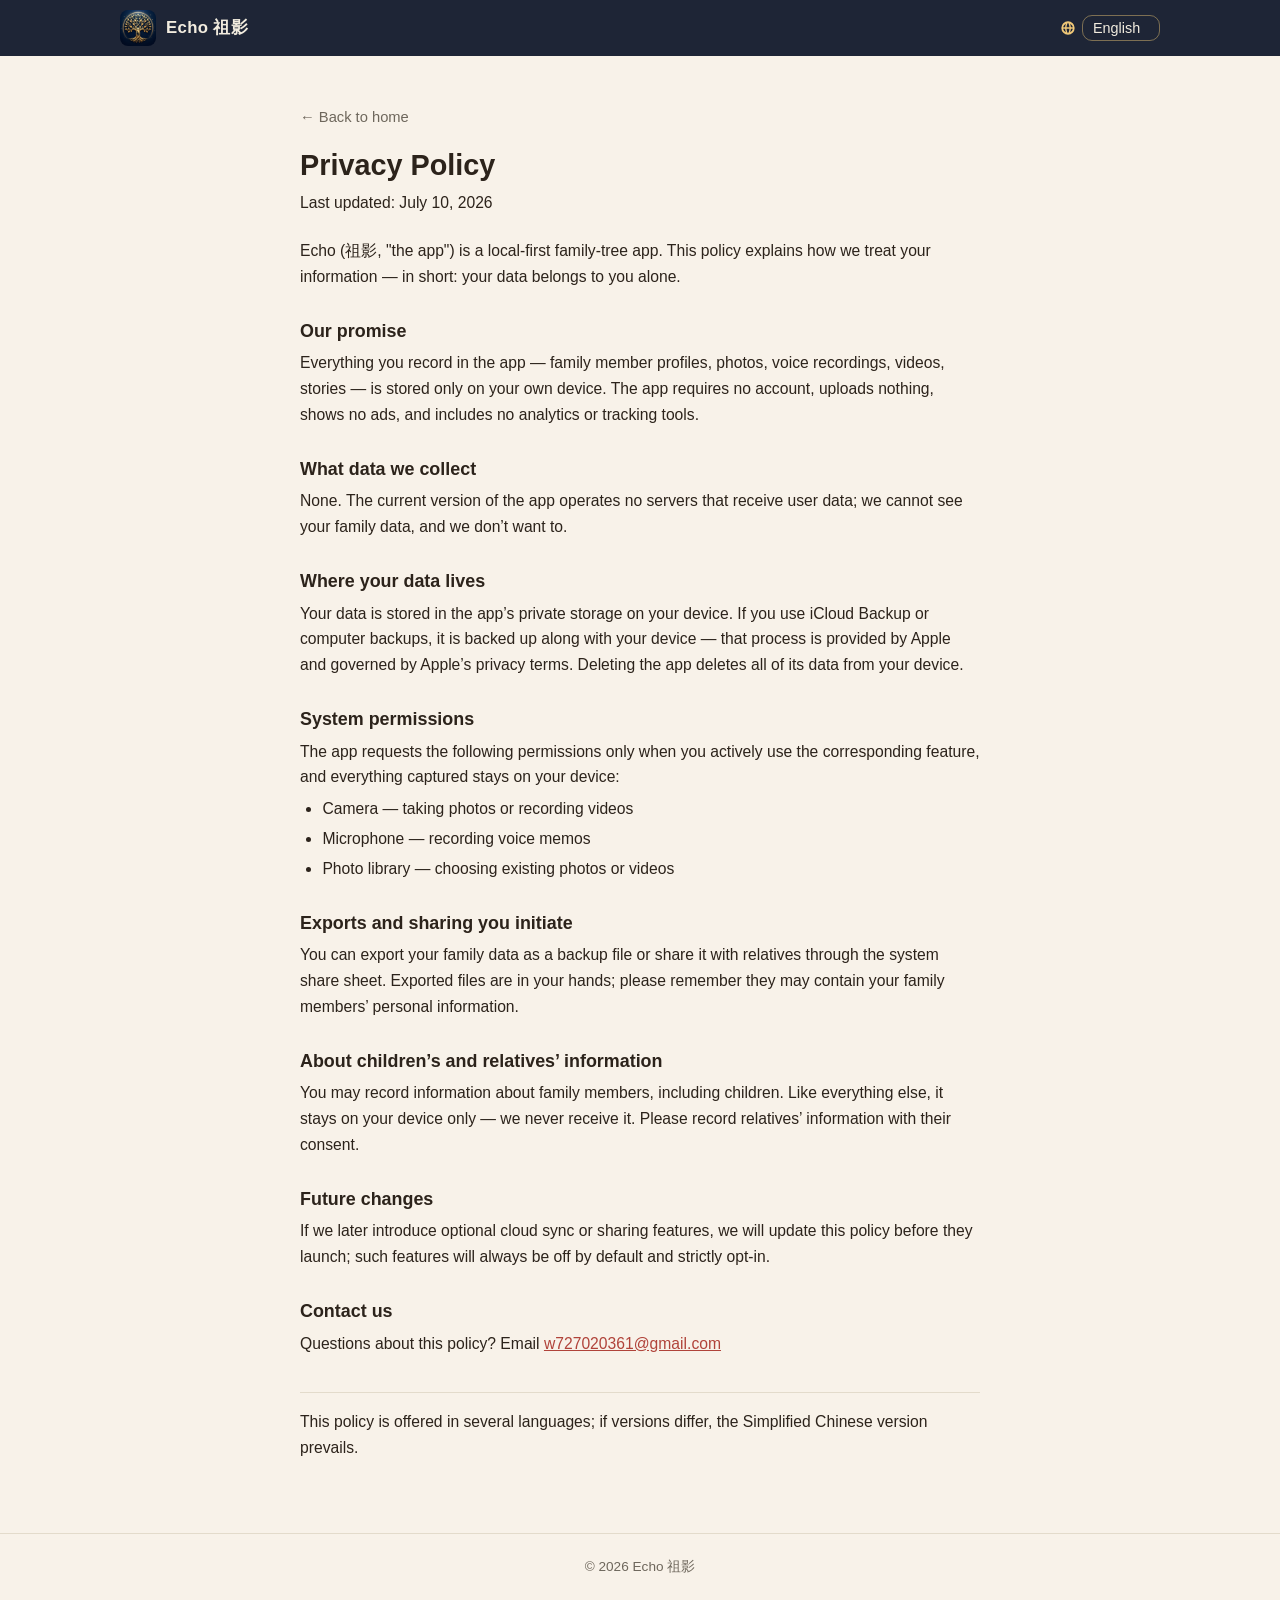
==== privacy.html @ b9bcb5a2 "Privacy policy page in all six site languages privacy.html: standalone legal page reusing the site s" ====
<!doctype html>
<html lang="zh">
<head>
<meta charset="utf-8">
<meta name="viewport" content="width=device-width, initial-scale=1">
<title>隐私政策 — 祖影 Echo</title>
<meta name="robots" content="index,follow">
<link rel="icon" href="assets/favicon.png">
<link rel="stylesheet" href="styles.css">
</head>
<body>

<header class="nav">
  <div class="nav-inner">
    <a class="brand" href="index.html">
      <img src="assets/icon-192.png" alt="祖影 Echo" width="36" height="36">
      <span class="brand-name" data-i18n="brand">祖影 Echo</span>
    </a>
    <div class="lang-wrap" style="margin-left:auto">
      <svg viewBox="0 0 24 24" width="16" height="16" aria-hidden="true"><path fill="currentColor" d="M12 2a10 10 0 1 0 0 20 10 10 0 0 0 0-20zm7.4 9h-3.1a15.6 15.6 0 0 0-1.2-5.3A8 8 0 0 1 19.4 11zM12 4.1c.9 1.2 1.9 3.4 2.2 6.9H9.8c.3-3.5 1.3-5.7 2.2-6.9zM4.6 13h3.1c.1 1.9.5 3.7 1.2 5.3A8 8 0 0 1 4.6 13zm3.1-2H4.6a8 8 0 0 1 4.3-5.3A15.6 15.6 0 0 0 7.7 11zm2.1 2h4.4c-.3 3.5-1.3 5.7-2.2 6.9-.9-1.2-1.9-3.4-2.2-6.9zm5.3 5.3c.7-1.6 1.1-3.4 1.2-5.3h3.1a8 8 0 0 1-4.3 5.3z"/></svg>
      <select id="langSelect" aria-label="Language">
        <option value="zh">简体中文</option>
        <option value="zh_Hant">繁體中文</option>
        <option value="en">English</option>
        <option value="es">Español</option>
        <option value="fr">Français</option>
        <option value="hi">हिन्दी</option>
      </select>
    </div>
  </div>
</header>

<main class="legal">
  <a class="back-link" href="index.html" data-i18n="backHome">← 返回首页</a>
  <h1 data-i18n="title">隐私政策</h1>
  <p class="legal-updated" data-i18n="updated">最后更新：2026年7月10日</p>
  <p data-i18n="intro">祖影 Echo（下称"本应用"）是一款本地优先的家族树应用。本政策说明我们如何对待你的信息——简单说：你的数据只属于你。</p>

  <h2 data-i18n="s1T">我们的承诺</h2>
  <p data-i18n="s1B">你在本应用中记录的一切——家族成员资料、照片、录音、视频、故事——全部只保存在你自己的设备上。本应用不需要注册账号，不上传数据，不含广告，也不接入任何统计或追踪工具。</p>

  <h2 data-i18n="s2T">我们收集哪些数据</h2>
  <p data-i18n="s2B">不收集。当前版本的本应用不运营任何接收用户数据的服务器；我们无法看到、也不希望看到你的家族数据。</p>

  <h2 data-i18n="s3T">数据保存在哪里</h2>
  <p data-i18n="s3B">数据保存在你设备上本应用的专属存储空间中。如果你开启了 iCloud 备份或电脑备份，这些数据会随设备一起备份——该过程由 Apple 提供，受 Apple 的隐私条款约束。删除本应用会同时删除设备上的全部应用数据。</p>

  <h2 data-i18n="s4T">系统权限</h2>
  <p data-i18n="s4B">本应用只在你主动使用相应功能时请求以下权限，获取的内容全部保存在本地：</p>
  <ul>
    <li data-i18n="s4i1">相机——拍摄照片或录制视频</li>
    <li data-i18n="s4i2">麦克风——录制语音</li>
    <li data-i18n="s4i3">相册——选取已有的照片或视频</li>
  </ul>

  <h2 data-i18n="s5T">你主动的导出与分享</h2>
  <p data-i18n="s5B">你可以把家族数据导出为备份文件，或通过系统分享发送给亲人。导出的文件由你自行保管与分享；请注意其中可能包含家人的个人信息。</p>

  <h2 data-i18n="s6T">关于儿童与家人的信息</h2>
  <p data-i18n="s6B">你可能会在应用中记录包括儿童在内的家人信息。这些信息与其他数据一样只保存在你的设备上，我们不会收到。请在征得家人同意的前提下记录他们的信息。</p>

  <h2 data-i18n="s7T">未来的变化</h2>
  <p data-i18n="s7B">如果我们将来推出可选的云端同步或分享功能，会在功能上线前更新本政策；此类功能一定默认关闭，由你主动选择开启。</p>

  <h2 data-i18n="s8T">联系我们</h2>
  <p><span data-i18n="s8B">对本政策有任何疑问，请发邮件至</span> <a href="mailto:w727020361@gmail.com">w727020361@gmail.com</a></p>

  <p class="legal-note" data-i18n="langNote">本政策提供多语言版本；如各版本之间存在出入，以简体中文版本为准。</p>
</main>

<footer class="footer">
  <span data-i18n="footer">© 2026 祖影 Echo</span>
</footer>

<script>
'use strict';
const PRIV = {
  zh: {
    docTitle: '隐私政策 — 祖影 Echo', brand: '祖影 Echo', backHome: '← 返回首页',
    title: '隐私政策', updated: '最后更新：2026年7月10日',
    intro: '祖影 Echo（下称"本应用"）是一款本地优先的家族树应用。本政策说明我们如何对待你的信息——简单说：你的数据只属于你。',
    s1T: '我们的承诺',
    s1B: '你在本应用中记录的一切——家族成员资料、照片、录音、视频、故事——全部只保存在你自己的设备上。本应用不需要注册账号，不上传数据，不含广告，也不接入任何统计或追踪工具。',
    s2T: '我们收集哪些数据',
    s2B: '不收集。当前版本的本应用不运营任何接收用户数据的服务器；我们无法看到、也不希望看到你的家族数据。',
    s3T: '数据保存在哪里',
    s3B: '数据保存在你设备上本应用的专属存储空间中。如果你开启了 iCloud 备份或电脑备份，这些数据会随设备一起备份——该过程由 Apple 提供，受 Apple 的隐私条款约束。删除本应用会同时删除设备上的全部应用数据。',
    s4T: '系统权限',
    s4B: '本应用只在你主动使用相应功能时请求以下权限，获取的内容全部保存在本地：',
    s4i1: '相机——拍摄照片或录制视频', s4i2: '麦克风——录制语音', s4i3: '相册——选取已有的照片或视频',
    s5T: '你主动的导出与分享',
    s5B: '你可以把家族数据导出为备份文件，或通过系统分享发送给亲人。导出的文件由你自行保管与分享；请注意其中可能包含家人的个人信息。',
    s6T: '关于儿童与家人的信息',
    s6B: '你可能会在应用中记录包括儿童在内的家人信息。这些信息与其他数据一样只保存在你的设备上，我们不会收到。请在征得家人同意的前提下记录他们的信息。',
    s7T: '未来的变化',
    s7B: '如果我们将来推出可选的云端同步或分享功能，会在功能上线前更新本政策；此类功能一定默认关闭，由你主动选择开启。',
    s8T: '联系我们', s8B: '对本政策有任何疑问，请发邮件至',
    langNote: '本政策提供多语言版本；如各版本之间存在出入，以简体中文版本为准。',
    footer: '© 2026 祖影 Echo',
  },
  zh_Hant: {
    docTitle: '隱私政策 — 祖影 Echo', brand: '祖影 Echo', backHome: '← 返回首頁',
    title: '隱私政策', updated: '最後更新：2026年7月10日',
    intro: '祖影 Echo（下稱「本應用程式」）是一款本地優先的家族樹應用程式。本政策說明我們如何對待你的資訊——簡單說：你的資料只屬於你。',
    s1T: '我們的承諾',
    s1B: '你在本應用程式中記錄的一切——家族成員資料、照片、錄音、影片、故事——全部只保存在你自己的裝置上。本應用程式不需要註冊帳號，不上傳資料，不含廣告，也不接入任何統計或追蹤工具。',
    s2T: '我們收集哪些資料',
    s2B: '不收集。目前版本的本應用程式不營運任何接收使用者資料的伺服器；我們無法看到、也不希望看到你的家族資料。',
    s3T: '資料保存在哪裡',
    s3B: '資料保存在你裝置上本應用程式的專屬儲存空間中。如果你開啟了 iCloud 備份或電腦備份，這些資料會隨裝置一起備份——該過程由 Apple 提供，受 Apple 的隱私條款約束。刪除本應用程式會同時刪除裝置上的全部應用資料。',
    s4T: '系統權限',
    s4B: '本應用程式只在你主動使用相應功能時請求以下權限，取得的內容全部保存在本地：',
    s4i1: '相機——拍攝照片或錄製影片', s4i2: '麥克風——錄製語音', s4i3: '相簿——選取已有的照片或影片',
    s5T: '你主動的匯出與分享',
    s5B: '你可以把家族資料匯出為備份檔案，或透過系統分享傳送給親人。匯出的檔案由你自行保管與分享；請注意其中可能包含家人的個人資訊。',
    s6T: '關於兒童與家人的資訊',
    s6B: '你可能會在應用程式中記錄包括兒童在內的家人資訊。這些資訊與其他資料一樣只保存在你的裝置上，我們不會收到。請在徵得家人同意的前提下記錄他們的資訊。',
    s7T: '未來的變化',
    s7B: '如果我們將來推出可選的雲端同步或分享功能，會在功能上線前更新本政策；此類功能一定預設關閉，由你主動選擇開啟。',
    s8T: '聯絡我們', s8B: '對本政策有任何疑問，請寄郵件至',
    langNote: '本政策提供多語言版本；如各版本之間存在出入，以簡體中文版本為準。',
    footer: '© 2026 祖影 Echo',
  },
  en: {
    docTitle: 'Privacy Policy — Echo 祖影', brand: 'Echo 祖影', backHome: '← Back to home',
    title: 'Privacy Policy', updated: 'Last updated: July 10, 2026',
    intro: 'Echo (祖影, "the app") is a local-first family-tree app. This policy explains how we treat your information — in short: your data belongs to you alone.',
    s1T: 'Our promise',
    s1B: 'Everything you record in the app — family member profiles, photos, voice recordings, videos, stories — is stored only on your own device. The app requires no account, uploads nothing, shows no ads, and includes no analytics or tracking tools.',
    s2T: 'What data we collect',
    s2B: 'None. The current version of the app operates no servers that receive user data; we cannot see your family data, and we don’t want to.',
    s3T: 'Where your data lives',
    s3B: 'Your data is stored in the app’s private storage on your device. If you use iCloud Backup or computer backups, it is backed up along with your device — that process is provided by Apple and governed by Apple’s privacy terms. Deleting the app deletes all of its data from your device.',
    s4T: 'System permissions',
    s4B: 'The app requests the following permissions only when you actively use the corresponding feature, and everything captured stays on your device:',
    s4i1: 'Camera — taking photos or recording videos',
    s4i2: 'Microphone — recording voice memos',
    s4i3: 'Photo library — choosing existing photos or videos',
    s5T: 'Exports and sharing you initiate',
    s5B: 'You can export your family data as a backup file or share it with relatives through the system share sheet. Exported files are in your hands; please remember they may contain your family members’ personal information.',
    s6T: 'About children’s and relatives’ information',
    s6B: 'You may record information about family members, including children. Like everything else, it stays on your device only — we never receive it. Please record relatives’ information with their consent.',
    s7T: 'Future changes',
    s7B: 'If we later introduce optional cloud sync or sharing features, we will update this policy before they launch; such features will always be off by default and strictly opt-in.',
    s8T: 'Contact us', s8B: 'Questions about this policy? Email',
    langNote: 'This policy is offered in several languages; if versions differ, the Simplified Chinese version prevails.',
    footer: '© 2026 Echo 祖影',
  },
  es: {
    docTitle: 'Política de privacidad — Echo 祖影', brand: 'Echo 祖影', backHome: '← Volver al inicio',
    title: 'Política de privacidad', updated: 'Última actualización: 10 de julio de 2026',
    intro: 'Echo (祖影, «la app») es una app de árbol genealógico local-first. Esta política explica cómo tratamos tu información; en resumen: tus datos te pertenecen solo a ti.',
    s1T: 'Nuestro compromiso',
    s1B: 'Todo lo que registras en la app —perfiles de familiares, fotos, grabaciones de voz, vídeos, historias— se guarda únicamente en tu propio dispositivo. La app no requiere cuenta, no sube nada, no muestra anuncios y no incluye herramientas de análisis ni de rastreo.',
    s2T: 'Qué datos recogemos',
    s2B: 'Ninguno. La versión actual de la app no opera servidores que reciban datos de usuarios; no podemos ver tus datos familiares, ni queremos hacerlo.',
    s3T: 'Dónde viven tus datos',
    s3B: 'Tus datos se guardan en el almacenamiento privado de la app en tu dispositivo. Si usas la copia de seguridad de iCloud o del ordenador, se respaldan junto con tu dispositivo; ese proceso lo proporciona Apple y se rige por sus términos de privacidad. Eliminar la app elimina todos sus datos del dispositivo.',
    s4T: 'Permisos del sistema',
    s4B: 'La app solicita los siguientes permisos solo cuando usas la función correspondiente, y todo lo capturado permanece en tu dispositivo:',
    s4i1: 'Cámara — tomar fotos o grabar vídeos',
    s4i2: 'Micrófono — grabar notas de voz',
    s4i3: 'Fototeca — elegir fotos o vídeos existentes',
    s5T: 'Exportaciones y compartición que tú inicias',
    s5B: 'Puedes exportar tus datos familiares como archivo de copia de seguridad o compartirlos con tus parientes. Los archivos exportados quedan en tus manos; recuerda que pueden contener información personal de tus familiares.',
    s6T: 'Sobre la información de menores y familiares',
    s6B: 'Puedes registrar información de familiares, incluidos menores. Como todo lo demás, permanece solo en tu dispositivo: nunca la recibimos. Registra la información de tus parientes con su consentimiento.',
    s7T: 'Cambios futuros',
    s7B: 'Si más adelante añadimos funciones opcionales de sincronización o compartición en la nube, actualizaremos esta política antes de lanzarlas; esas funciones estarán siempre desactivadas por defecto.',
    s8T: 'Contacto', s8B: '¿Preguntas sobre esta política? Escribe a',
    langNote: 'Esta política se ofrece en varios idiomas; en caso de discrepancia, prevalece la versión en chino simplificado.',
    footer: '© 2026 Echo 祖影',
  },
  fr: {
    docTitle: 'Politique de confidentialité — Echo 祖影', brand: 'Echo 祖影', backHome: '← Retour à l’accueil',
    title: 'Politique de confidentialité', updated: 'Dernière mise à jour : 10 juillet 2026',
    intro: 'Echo (祖影, « l’app ») est une app d’arbre généalogique « local d’abord ». Cette politique explique comment nous traitons vos informations — en bref : vos données n’appartiennent qu’à vous.',
    s1T: 'Notre engagement',
    s1B: 'Tout ce que vous enregistrez dans l’app — profils de proches, photos, enregistrements vocaux, vidéos, histoires — est stocké uniquement sur votre propre appareil. L’app ne demande aucun compte, n’envoie rien, n’affiche aucune publicité et n’intègre aucun outil d’analyse ou de pistage.',
    s2T: 'Quelles données nous collectons',
    s2B: 'Aucune. La version actuelle de l’app n’exploite aucun serveur recevant des données d’utilisateurs ; nous ne pouvons pas voir vos données familiales, et nous ne le souhaitons pas.',
    s3T: 'Où vivent vos données',
    s3B: 'Vos données sont stockées dans l’espace privé de l’app sur votre appareil. Si vous utilisez la sauvegarde iCloud ou sur ordinateur, elles sont sauvegardées avec votre appareil — ce processus est fourni par Apple et régi par ses conditions de confidentialité. Supprimer l’app supprime toutes ses données de l’appareil.',
    s4T: 'Autorisations système',
    s4B: 'L’app ne demande les autorisations suivantes que lorsque vous utilisez la fonction correspondante, et tout ce qui est capturé reste sur votre appareil :',
    s4i1: 'Appareil photo — prendre des photos ou filmer',
    s4i2: 'Micro — enregistrer des mémos vocaux',
    s4i3: 'Photothèque — choisir des photos ou vidéos existantes',
    s5T: 'Exports et partages à votre initiative',
    s5B: 'Vous pouvez exporter vos données familiales en fichier de sauvegarde ou les partager avec vos proches. Les fichiers exportés sont entre vos mains ; n’oubliez pas qu’ils peuvent contenir des informations personnelles de votre famille.',
    s6T: 'Informations sur les enfants et les proches',
    s6B: 'Vous pouvez enregistrer des informations sur des proches, y compris des enfants. Comme tout le reste, elles restent uniquement sur votre appareil — nous ne les recevons jamais. Enregistrez les informations de vos proches avec leur accord.',
    s7T: 'Évolutions futures',
    s7B: 'Si nous proposons un jour des fonctions optionnelles de synchronisation ou de partage dans le cloud, nous mettrons cette politique à jour avant leur lancement ; ces fonctions seront toujours désactivées par défaut.',
    s8T: 'Nous contacter', s8B: 'Des questions sur cette politique ? Écrivez à',
    langNote: 'Cette politique est proposée en plusieurs langues ; en cas de divergence, la version en chinois simplifié prévaut.',
    footer: '© 2026 Echo 祖影',
  },
  hi: {
    docTitle: 'गोपनीयता नीति — Echo 祖影', brand: 'Echo 祖影', backHome: '← मुखपृष्ठ पर लौटें',
    title: 'गोपनीयता नीति', updated: 'अंतिम अद्यतन: 10 जुलाई 2026',
    intro: 'Echo (祖影, "ऐप") एक लोकल-फ़र्स्ट वंश-वृक्ष ऐप है। यह नीति बताती है कि हम आपकी जानकारी के साथ कैसा व्यवहार करते हैं — संक्षेप में: आपका डेटा केवल आपका है।',
    s1T: 'हमारा वचन',
    s1B: 'ऐप में आप जो भी दर्ज करते हैं — परिवारजनों की जानकारी, तस्वीरें, आवाज़ की रिकॉर्डिंग, वीडियो, कहानियाँ — सब कुछ केवल आपके अपने डिवाइस पर सहेजा जाता है। ऐप में खाते की ज़रूरत नहीं, कुछ भी अपलोड नहीं होता, कोई विज्ञापन नहीं, और कोई एनालिटिक्स या ट्रैकिंग टूल नहीं है।',
    s2T: 'हम कौन-सा डेटा एकत्र करते हैं',
    s2B: 'कोई नहीं। ऐप का वर्तमान संस्करण ऐसा कोई सर्वर नहीं चलाता जो उपयोगकर्ता डेटा प्राप्त करे; हम आपका पारिवारिक डेटा देख नहीं सकते, और देखना चाहते भी नहीं।',
    s3T: 'आपका डेटा कहाँ रहता है',
    s3B: 'आपका डेटा आपके डिवाइस पर ऐप के निजी स्टोरेज में रहता है। यदि आप iCloud बैकअप या कंप्यूटर बैकअप का उपयोग करते हैं, तो यह डिवाइस के साथ बैकअप होता है — यह प्रक्रिया Apple प्रदान करता है और Apple की गोपनीयता शर्तों के अधीन है। ऐप हटाने पर डिवाइस से उसका सारा डेटा हट जाता है।',
    s4T: 'सिस्टम अनुमतियाँ',
    s4B: 'ऐप निम्न अनुमतियाँ केवल तभी माँगता है जब आप संबंधित सुविधा का उपयोग करते हैं, और सब कुछ आपके डिवाइस पर ही रहता है:',
    s4i1: 'कैमरा — फ़ोटो लेना या वीडियो रिकॉर्ड करना',
    s4i2: 'माइक्रोफ़ोन — आवाज़ रिकॉर्ड करना',
    s4i3: 'फ़ोटो लाइब्रेरी — मौजूदा फ़ोटो या वीडियो चुनना',
    s5T: 'आपके द्वारा किया गया निर्यात और साझा करना',
    s5B: 'आप अपना पारिवारिक डेटा बैकअप फ़ाइल के रूप में निर्यात कर सकते हैं या परिजनों के साथ साझा कर सकते हैं। निर्यात की गई फ़ाइलें आपके हाथ में हैं; ध्यान रखें कि उनमें परिवारजनों की व्यक्तिगत जानकारी हो सकती है।',
    s6T: 'बच्चों और परिजनों की जानकारी',
    s6B: 'आप बच्चों समेत परिवारजनों की जानकारी दर्ज कर सकते हैं। बाकी सब की तरह यह भी केवल आपके डिवाइस पर रहती है — हमें कभी नहीं मिलती। कृपया परिजनों की जानकारी उनकी सहमति से दर्ज करें।',
    s7T: 'भविष्य के बदलाव',
    s7B: 'यदि हम आगे वैकल्पिक क्लाउड सिंक या साझाकरण सुविधाएँ लाते हैं, तो लॉन्च से पहले यह नीति अद्यतन करेंगे; ऐसी सुविधाएँ हमेशा डिफ़ॉल्ट रूप से बंद रहेंगी।',
    s8T: 'संपर्क करें', s8B: 'इस नीति के बारे में प्रश्न? ईमेल करें',
    langNote: 'यह नीति कई भाषाओं में उपलब्ध है; संस्करणों में अंतर होने पर सरलीकृत चीनी संस्करण मान्य होगा।',
    footer: '© 2026 Echo 祖影',
  },
};

const LANGS = ['zh', 'zh_Hant', 'en', 'es', 'fr', 'hi'];
const LANG_KEY = 'zuying_web_lang';
let lang = (() => {
  const saved = localStorage.getItem(LANG_KEY);
  if (saved && LANGS.includes(saved)) return saved;
  for (const raw of (navigator.languages || [navigator.language || 'en'])) {
    const l = raw.toLowerCase();
    if (l.startsWith('zh')) {
      return (l.includes('hant') || l.includes('tw') || l.includes('hk') || l.includes('mo'))
        ? 'zh_Hant' : 'zh';
    }
    for (const code of ['en', 'es', 'fr', 'hi']) if (l.startsWith(code)) return code;
  }
  return 'en';
})();

function apply() {
  document.documentElement.lang = { zh: 'zh-CN', zh_Hant: 'zh-Hant' }[lang] || lang;
  document.title = PRIV[lang].docTitle;
  document.querySelectorAll('[data-i18n]').forEach((el) => {
    const v = PRIV[lang][el.dataset.i18n];
    if (v) el.textContent = v;
  });
  const sel = document.getElementById('langSelect');
  if (sel.value !== lang) sel.value = lang;
}
document.getElementById('langSelect').addEventListener('change', (e) => {
  lang = e.target.value;
  localStorage.setItem(LANG_KEY, lang);
  apply();
});
apply();
</script>
</body>
</html>
---- styles.css ----
/* 祖影 Echo — marketing site. Brand: navy night sky + golden tree (app icon),
   section surfaces echo the app's 雅纸 paper tones. */

* { margin: 0; padding: 0; box-sizing: border-box; }
[hidden] { display: none !important; }

:root {
  --navy: #0b1427;
  --navy-2: #131f3a;
  --gold: #d9a441;
  --gold-soft: #f0c878;
  --paper: #f8f2e9;
  --card: #fffdf8;
  --ink: #2c231b;
  --dim: #6e675c;
  --line: #e3dbcb;
  --cinnabar: #b0433a;
  --jade: #5f8468;
  --radius: 16px;
  --maxw: 1080px;
}

html { scroll-behavior: smooth; }

body {
  font-family: -apple-system, BlinkMacSystemFont, "PingFang SC", "PingFang TC",
    "Hiragino Sans GB", "Noto Sans SC", "Noto Sans Devanagari",
    "Segoe UI", Roboto, sans-serif;
  color: var(--ink);
  background: var(--paper);
  line-height: 1.65;
}

img { max-width: 100%; display: block; }
a { color: inherit; text-decoration: none; }

h1, h2, h3 { line-height: 1.25; font-weight: 700; }
h2 { font-size: clamp(1.5rem, 3.2vw, 2.1rem); text-align: center; }
.section-sub {
  text-align: center; color: var(--dim); max-width: 620px;
  margin: 12px auto 0; font-size: 1.02rem;
}

/* ---------- nav ---------- */
.nav {
  position: sticky; top: 0; z-index: 50;
  background: rgba(11, 20, 39, 0.92);
  backdrop-filter: blur(10px);
  color: #f2ecdf;
}
.nav-inner {
  max-width: var(--maxw); margin: 0 auto; padding: 10px 20px;
  display: flex; align-items: center; gap: 20px;
}
.brand { display: flex; align-items: center; gap: 10px; font-weight: 700; }
.brand img { border-radius: 8px; }
.brand-name { font-size: 1.05rem; letter-spacing: .02em; }
.nav-links { display: flex; gap: 18px; margin-left: auto; font-size: .95rem; }
.nav-links a { opacity: .85; }
.nav-links a:hover { opacity: 1; color: var(--gold-soft); }
.lang-wrap {
  display: flex; align-items: center; gap: 6px;
  color: var(--gold-soft);
}
.lang-wrap select {
  appearance: none; -webkit-appearance: none;
  background: transparent; color: #f2ecdf;
  border: 1px solid rgba(240, 200, 120, .45); border-radius: 10px;
  padding: 4px 10px; font-size: .9rem; cursor: pointer;
}
.lang-wrap select:focus { outline: 2px solid var(--gold); }
.lang-wrap option { color: #222; }

@media (max-width: 640px) {
  .nav-links { display: none; }
  .lang-wrap { margin-left: auto; }
}

/* ---------- hero ---------- */
.hero {
  background:
    radial-gradient(1200px 500px at 70% -10%, #22345c 0%, transparent 60%),
    var(--navy);
  color: #f2ecdf;
  overflow: hidden;
}
.hero-inner {
  max-width: var(--maxw); margin: 0 auto; padding: 72px 20px 80px;
  display: grid; grid-template-columns: 1.15fr .85fr; gap: 40px;
  align-items: center;
}
.hero-copy h1 {
  font-size: clamp(1.9rem, 4.5vw, 3rem);
  background: linear-gradient(120deg, #f7e7bd, var(--gold) 70%);
  -webkit-background-clip: text; background-clip: text;
  -webkit-text-fill-color: transparent;
}
.hero-sub {
  margin-top: 18px; font-size: 1.08rem; opacity: .88; max-width: 520px;
}
.hero-note { margin-top: 14px; font-size: .9rem; opacity: .6; }
.hero-art { display: flex; justify-content: center; }
.hero-img {
  width: min(340px, 80%);
  border-radius: 24px;
  box-shadow: 0 24px 60px rgba(0, 0, 0, .45);
}
@media (max-width: 760px) {
  .hero-inner { grid-template-columns: 1fr; padding: 48px 20px 56px; }
  .hero-art { order: -1; }
  .hero-img { width: min(240px, 62%); }
}

/* hero CTA */
.hero-cta { margin-top: 24px; }
.cta-btn {
  display: inline-block;
  background: linear-gradient(120deg, var(--gold-soft), var(--gold));
  color: #221607; font-weight: 700; font-size: 1.02rem;
  border-radius: 14px; padding: 12px 26px;
  box-shadow: 0 8px 24px rgba(217, 164, 65, .35);
  transition: transform .15s ease;
}
.cta-btn:hover { transform: translateY(-2px); }

/* store badges */
.badges { display: flex; gap: 14px; margin-top: 28px; flex-wrap: wrap; }
.badges-center { justify-content: center; }
.store-badge {
  display: flex; align-items: center; gap: 10px;
  background: #000; color: #fff;
  border: 1px solid #3a3a3a; border-radius: 12px;
  padding: 9px 18px 9px 14px; min-width: 172px;
  transition: transform .15s ease, border-color .15s ease;
}
.store-badge:hover { transform: translateY(-2px); border-color: var(--gold); }
.store-badge small { display: block; font-size: .68rem; opacity: .75; line-height: 1.2; }
.store-badge strong { font-size: 1.02rem; line-height: 1.25; }

/* ---------- features ---------- */
.features { max-width: var(--maxw); margin: 0 auto; padding: 72px 20px 24px; }
.feat-grid {
  margin-top: 40px;
  display: grid; grid-template-columns: repeat(3, 1fr); gap: 20px;
}
.feat {
  background: var(--card); border: 1px solid var(--line);
  border-radius: var(--radius); padding: 26px 24px;
  transition: transform .15s ease, box-shadow .15s ease;
}
.feat:hover { transform: translateY(-3px); box-shadow: 0 12px 28px rgba(44, 35, 27, .08); }
.feat-icon { font-size: 1.7rem; }
.feat h3 { margin: 12px 0 8px; font-size: 1.08rem; }
.feat p { color: var(--dim); font-size: .95rem; }
@media (max-width: 900px) { .feat-grid { grid-template-columns: repeat(2, 1fr); } }
@media (max-width: 560px) { .feat-grid { grid-template-columns: 1fr; } }

/* ---------- real screenshots ---------- */
.shots { padding: 72px 0 24px; max-width: var(--maxw); margin: 0 auto; }
.shots-strip {
  display: flex; gap: 22px; margin-top: 36px;
  overflow-x: auto; padding: 8px 20px 18px;
  scroll-snap-type: x mandatory;
  -webkit-overflow-scrolling: touch;
}
.shot {
  flex: none; width: 218px; scroll-snap-align: center;
  text-align: center;
}
.shot img {
  width: 100%; border-radius: 26px;
  border: 6px solid #10131c;
  box-shadow: 0 14px 34px rgba(16, 19, 28, .22);
}
.shot figcaption { margin-top: 10px; color: var(--dim); font-size: .88rem; }

/* ---------- demo / simulator ---------- */
.demo { padding: 72px 20px 24px; max-width: var(--maxw); margin: 0 auto; }
.demo-stage { display: flex; flex-direction: column; align-items: center; margin-top: 36px; }
.demo-note { margin-top: 18px; color: var(--dim); font-size: .9rem; text-align: center; padding: 0 12px; max-width: 560px; }

.phone {
  position: relative;
  width: min(390px, 92vw); aspect-ratio: 390 / 660;
  border-radius: 38px;
  border: 10px solid #10131c;
  box-shadow: 0 30px 70px rgba(16, 19, 28, .35), inset 0 0 0 2px #2a2f3d;
  overflow: hidden;
  background: var(--ph-bg);
  transition: background .3s ease;
  /* per-style palette (set by data-style) */
  --ph-bg: #f5f6f8; --ph-card: #ffffff; --ph-ink: #191b20;
  --ph-dim: #5a5f6a; --ph-line: #d8dbe3; --ph-accent: #5b5fef;
  --ph-chip: #f0f1f5;
}
.phone[data-style="glass"] {
  --ph-bg: #0d1120; --ph-card: #1b2136; --ph-ink: #f2f4ff;
  --ph-dim: #a9b0c6; --ph-line: #3a415c; --ph-accent: #ff6e61;
  --ph-chip: #262d47;
}
.phone[data-style="candy"] {
  --ph-bg: #fff4ec; --ph-card: #ffffff; --ph-ink: #33231c;
  --ph-dim: #7a6257; --ph-line: #f0d5bd; --ph-accent: #ff6b4a;
  --ph-chip: #fbeadd;
}
.phone[data-style="paper"] {
  --ph-bg: #f4f0e6; --ph-card: #fcfaf3; --ph-ink: #2b2620;
  --ph-dim: #6e675c; --ph-line: #d5cdb9; --ph-accent: #c3392b;
  --ph-chip: #ebe5d5;
}

.phone-top {
  display: flex; align-items: center; justify-content: space-between;
  padding: 16px 18px 6px; color: var(--ph-ink);
}
.phone-title { font-weight: 700; font-size: 1rem; letter-spacing: .06em; }
.style-dots { display: flex; gap: 8px; }
.dot {
  width: 18px; height: 18px; border-radius: 50%;
  border: 2px solid transparent; cursor: pointer; padding: 0;
}
.dot.is-on { border-color: var(--ph-ink); }
.dot-soft  { background: linear-gradient(135deg, #f5f6f8 50%, #5b5fef 50%); }
.dot-glass { background: linear-gradient(135deg, #0d1120 50%, #ff6e61 50%); }
.dot-candy { background: linear-gradient(135deg, #fff4ec 50%, #ff6b4a 50%); }
.dot-paper { background: linear-gradient(135deg, #f4f0e6 50%, #c3392b 50%); }

#tree {
  width: 100%; height: calc(100% - 46px); display: block;
  touch-action: none; cursor: grab; user-select: none;
}
#tree:active { cursor: grabbing; }

/* edges — stroke widths/colors mirror _TreeEdgePainter */
#tree .edge { stroke: var(--ph-line); stroke-width: 1.4; fill: none; }
#tree .edge.blood {
  stroke: var(--ph-accent); stroke-width: 2.4; stroke-linecap: round;
  stroke-dasharray: 5 7;
  animation: flow 1.1s linear infinite;
}
#tree .edge.partner { stroke: var(--ph-dim); stroke-width: 2.2; }
@keyframes flow { to { stroke-dashoffset: -12; } }
@media (prefers-reduced-motion: reduce) {
  #tree .edge.blood { animation: none; }
}

/* 连理结 heart chip */
#tree .heart-ring { fill: var(--ph-bg); stroke: var(--ph-line); stroke-width: 1.5; }
#tree .heart { fill: var(--ph-dim); }
#tree .heart-lit .heart-ring { stroke: var(--ph-accent); }
#tree .heart-lit .heart { fill: var(--ph-accent); }

/* chip-card nodes, like _PersonNode */
#tree .node { cursor: pointer; }
#tree .node rect.body {
  fill: var(--ph-card); stroke: var(--ph-line); stroke-width: 1;
}
#tree .node.is-ego rect.body {
  fill: color-mix(in srgb, var(--ph-accent) 14%, var(--ph-card));
  stroke: var(--ph-accent); stroke-width: 2;
}
#tree .node text.name {
  fill: var(--ph-ink); font-size: 13px; font-weight: 600;
}
#tree .node text.sub { fill: var(--ph-accent); font-size: 11px; }
#tree .node text.sub.no-kin { fill: var(--ph-dim); }
#tree .node.dead { opacity: .55; }
#tree .band-label { fill: var(--ph-dim); font-size: 11px; opacity: .85; }
#tree .band-rail { stroke: var(--ph-line); stroke-width: 1.2; }

/* ------ trading-card dialog (node tap, like the app) ------ */
.sim-overlay {
  position: absolute; inset: 0; z-index: 5;
  display: flex; flex-direction: column; align-items: center; justify-content: center;
  background: rgba(15, 14, 12, .45); padding: 16px;
}
.trading-card {
  width: 208px; aspect-ratio: 63 / 88;
  background: var(--ph-card); border: 1px solid var(--ph-line);
  border-radius: 16px; padding: 7px;
  box-shadow: 0 8px 18px rgba(44, 35, 27, .18);
}
.tc-inner {
  height: 100%; display: flex; flex-direction: column;
  border: 1px solid rgba(140, 90, 43, .55); /* bronze frame */
  border-radius: 12px; overflow: hidden;
}
.tc-portrait {
  flex: 1; position: relative;
  display: flex; align-items: center; justify-content: center;
  background: linear-gradient(to bottom, var(--tc-life, rgba(95,132,104,.30)), var(--ph-chip));
}
.tc-watermark {
  position: absolute; font-size: 76px; font-weight: 200;
  color: var(--ph-ink); opacity: .12; line-height: 1;
}
.tc-avatar { width: 108px; height: 108px; position: relative; }
.tc-avatar svg { width: 100%; height: 100%; }
.tc-kin {
  position: absolute; top: 8px; left: 8px;
  background: #b0433a; color: #fff;
  font-size: 12px; font-weight: 600;
  padding: 2px 8px; border-radius: 10px;
}
.tc-kin:empty { display: none; }
.tc-seal {
  position: absolute; bottom: 8px; right: 8px;
  width: 30px; height: 30px;
  display: flex; align-items: center; justify-content: center;
  border: 2px solid #b0433a; border-radius: 6px;
  color: #b0433a; font-size: 16px; font-weight: 700;
}
.tc-seal:empty { display: none; }
.tc-footer { padding: 10px 12px 12px; color: var(--ph-ink); }
.tc-name { font-size: 1.05rem; font-weight: 700; }
.tc-meta {
  display: flex; align-items: center; gap: 5px;
  margin-top: 4px; color: var(--ph-dim); font-size: .82rem;
}
.tc-dot { width: 8px; height: 8px; border-radius: 50%; background: #5f8468; flex: none; }
.tc-dot.dead { background: #8a8177; }
.tc-place { margin-left: auto; }

.tc-chips {
  display: flex; flex-wrap: wrap; gap: 6px; justify-content: center;
  margin-top: 12px; max-width: 260px;
}
.action-chip {
  border: 1px solid var(--ph-line); background: var(--ph-card);
  color: var(--ph-ink); border-radius: 10px; padding: 6px 12px;
  font-size: .82rem; cursor: pointer; font-family: inherit;
}
.action-chip:hover:not(:disabled) { border-color: var(--ph-accent); }
.action-chip:disabled { opacity: .4; cursor: default; }
.action-chip.chip-danger { color: #c3392b; }

/* ------ add-relative bottom sheet, like _pickRelativeKind ------ */
.sim-sheet-scrim { position: absolute; inset: 0; z-index: 6; background: rgba(15, 14, 12, .35); }
.sim-sheet {
  position: absolute; left: 0; right: 0; bottom: 0; z-index: 7;
  background: var(--ph-card); color: var(--ph-ink);
  border-radius: 18px 18px 0 0; padding: 14px 8px 16px;
  box-shadow: 0 -8px 30px rgba(0, 0, 0, .22);
  animation: sheet-up .22s ease;
}
@keyframes sheet-up { from { transform: translateY(100%); } }
.sheet-title { font-weight: 600; font-size: .95rem; padding: 2px 12px 8px; }
.sheet-row {
  display: flex; align-items: center; gap: 14px; width: 100%;
  background: none; border: none; color: var(--ph-ink);
  padding: 11px 14px; font-size: .92rem; font-family: inherit;
  cursor: pointer; border-radius: 10px; text-align: left;
}
.sheet-row:hover:not(:disabled) { background: var(--ph-chip); }
.sheet-row:disabled { opacity: .35; cursor: default; }
.sheet-ic {
  width: 24px; text-align: center; color: var(--ph-dim); font-size: 1.05rem;
}

/* recenter / zoom controls, like the app's canvas FABs */
.canvas-fabs {
  position: absolute; right: 14px; bottom: 58px; z-index: 4;
  display: flex; flex-direction: column; gap: 8px;
}
.fab {
  width: 36px; height: 36px; border-radius: 50%;
  border: 1px solid var(--ph-line); background: var(--ph-card);
  color: var(--ph-ink); font-size: 1rem; cursor: pointer;
  box-shadow: 0 3px 10px rgba(0, 0, 0, .14);
  display: flex; align-items: center; justify-content: center;
}
.fab:hover { border-color: var(--ph-accent); color: var(--ph-accent); }

/* legend under the phone */
.demo-legend {
  display: flex; flex-wrap: wrap; gap: 8px 22px; justify-content: center;
  margin-top: 18px; color: var(--dim); font-size: .88rem;
}
.demo-legend i { font-style: normal; }
.demo-legend .lg-heart { color: var(--cinnabar); }
.demo-legend .lg-dash { color: #5b5fef; letter-spacing: -1px; }
.demo-legend .lg-fade { opacity: .45; }

/* freshly added person pulses once */
#tree .node.is-new rect.body { animation: node-pop .9s ease; }
@keyframes node-pop {
  0% { stroke: var(--ph-accent); stroke-width: 6; }
  100% { stroke: var(--ph-line); stroke-width: 1; }
}

/* small toast inside the phone */
.sim-toast {
  position: absolute; left: 18px; right: 18px; bottom: 20px; z-index: 8;
  background: var(--ph-ink); color: var(--ph-bg);
  border-radius: 12px; padding: 10px 14px; font-size: .82rem;
  text-align: center; animation: toast-in .2s ease;
}
@keyframes toast-in { from { opacity: 0; transform: translateY(8px); } }

.phone-hint {
  position: absolute; bottom: 14px; left: 50%; transform: translateX(-50%);
  background: var(--ph-card); color: var(--ph-dim);
  border: 1px solid var(--ph-line);
  border-radius: 999px; padding: 6px 16px; font-size: .82rem;
  pointer-events: none; white-space: nowrap;
}

/* ---------- download ---------- */
.download {
  margin: 72px auto 0; padding: 64px 20px;
  text-align: center; color: #f2ecdf;
  background:
    radial-gradient(900px 400px at 50% 120%, #22345c 0%, transparent 60%),
    var(--navy);
}
.dl-icon { margin: 0 auto 18px; border-radius: 20px; box-shadow: 0 10px 30px rgba(0,0,0,.4); }
.download .section-sub { color: #cbc3ae; }
.download .badges { margin-top: 26px; }

/* ---------- contact ---------- */
.contact { max-width: var(--maxw); margin: 0 auto; padding: 72px 20px; text-align: center; }
.mail-btn {
  display: inline-block; margin-top: 26px;
  background: var(--ink); color: var(--paper);
  border-radius: 14px; padding: 12px 28px; font-size: 1.02rem;
  transition: transform .15s ease;
}
.mail-btn:hover { transform: translateY(-2px); }
.ct-note { margin-top: 14px; color: var(--dim); font-size: .9rem; }

/* ---------- legal pages ---------- */
.legal {
  max-width: 720px; margin: 0 auto; padding: 48px 20px 72px;
}
.legal h1 { font-size: 1.8rem; margin: 18px 0 6px; }
.legal h2 { font-size: 1.12rem; text-align: left; margin: 30px 0 8px; }
.legal p, .legal li { color: var(--ink); font-size: .98rem; }
.legal ul { padding-left: 1.4em; margin-top: 6px; }
.legal li { margin: 4px 0; }
.legal a { color: var(--cinnabar); text-decoration: underline; }
.back-link {
  display: inline-block; color: var(--dim) !important;
  text-decoration: none !important; font-size: .92rem;
}
.back-link:hover { color: var(--ink) !important; }
.legal-updated { color: var(--dim); font-size: .88rem; margin-bottom: 22px; }
.legal-note {
  margin-top: 36px; padding-top: 16px; border-top: 1px solid var(--line);
  color: var(--dim); font-size: .88rem;
}

/* ---------- footer ---------- */
.footer {
  border-top: 1px solid var(--line);
  text-align: center; padding: 22px; color: var(--dim); font-size: .85rem;
}
.footer-links {
  display: flex; gap: 18px; justify-content: center; flex-wrap: wrap;
  margin-bottom: 10px;
}
.footer-links a:hover { color: var(--ink); text-decoration: underline; }
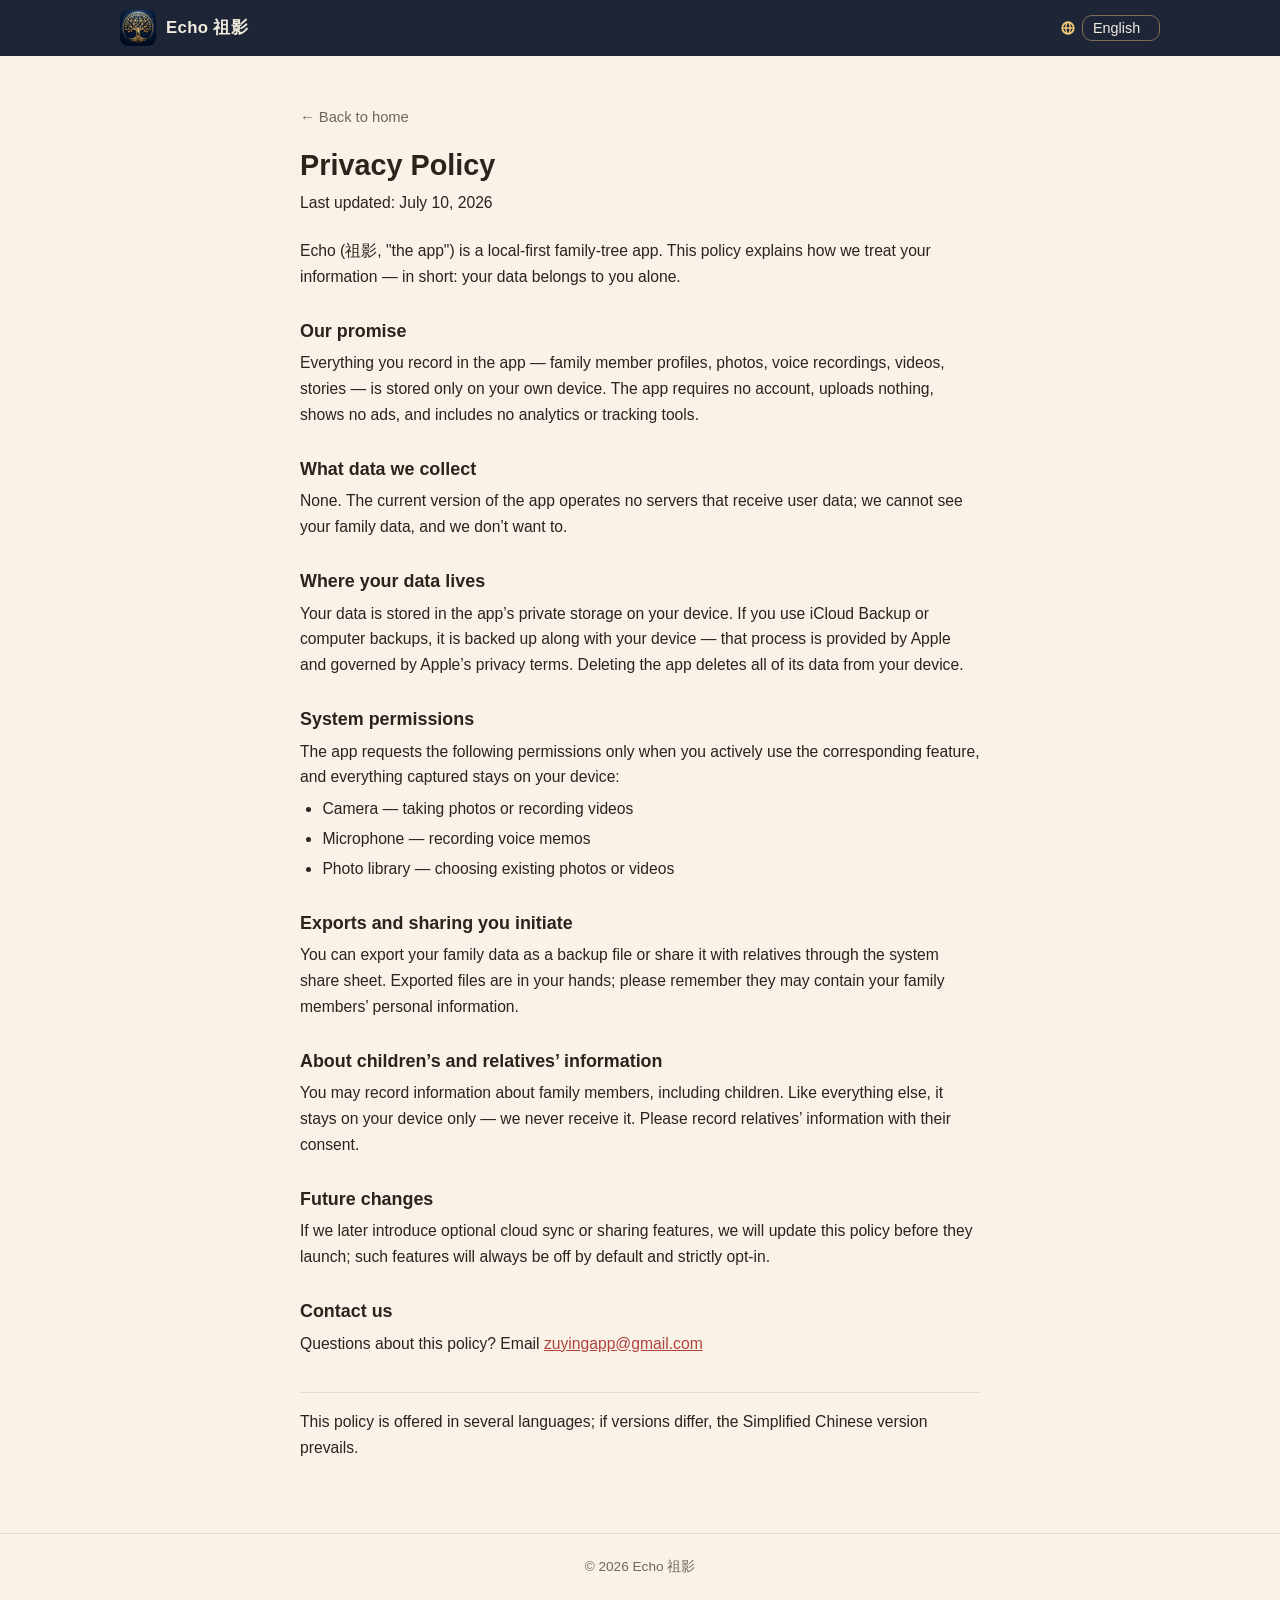
==== commit 13f28522: "Swap contact email to support mailbox zuyingapp@gmail.com replaces the founder's personal gmail on b" ====
--- a/privacy.html
+++ b/privacy.html
@@ -63,7 +63,7 @@
   <p data-i18n="s7B">如果我们将来推出可选的云端同步或分享功能，会在功能上线前更新本政策；此类功能一定默认关闭，由你主动选择开启。</p>
 
   <h2 data-i18n="s8T">联系我们</h2>
-  <p><span data-i18n="s8B">对本政策有任何疑问，请发邮件至</span> <a href="mailto:w727020361@gmail.com">w727020361@gmail.com</a></p>
+  <p><span data-i18n="s8B">对本政策有任何疑问，请发邮件至</span> <a href="mailto:zuyingapp@gmail.com">zuyingapp@gmail.com</a></p>
 
   <p class="legal-note" data-i18n="langNote">本政策提供多语言版本；如各版本之间存在出入，以简体中文版本为准。</p>
 </main>
--- a/styles.css
+++ b/styles.css
@@ -150,23 +150,29 @@
 }
 .feat:hover { transform: translateY(-3px); box-shadow: 0 12px 28px rgba(44, 35, 27, .08); }
 .feat-icon { font-size: 1.7rem; }
-.feat h3 { margin: 12px 0 8px; font-size: 1.08rem; }
+.feat h3 { margin: 20px 0 8px; font-size: 1.08rem; }
 .feat p { color: var(--dim); font-size: .95rem; }
 @media (max-width: 900px) { .feat-grid { grid-template-columns: repeat(2, 1fr); } }
 @media (max-width: 560px) { .feat-grid { grid-template-columns: 1fr; } }
 
 /* ---------- real screenshots ---------- */
-.shots { padding: 72px 0 24px; max-width: var(--maxw); margin: 0 auto; }
+/* wider than --maxw so all five 218px shots fit in one centered row */
+.shots { padding: 72px 0 24px; max-width: 1240px; margin: 0 auto; }
 .shots-strip {
   display: flex; gap: 22px; margin-top: 36px;
   overflow-x: auto; padding: 8px 20px 18px;
   scroll-snap-type: x mandatory;
   -webkit-overflow-scrolling: touch;
-}
+  scrollbar-width: none; /* still swipeable/scrollable, just no bar */
+}
+.shots-strip::-webkit-scrollbar { display: none; }
 .shot {
   flex: none; width: 218px; scroll-snap-align: center;
   text-align: center;
 }
+/* center the strip when it fits; auto margins collapse safely when it overflows */
+.shot:first-child { margin-left: auto; }
+.shot:last-child { margin-right: auto; }
 .shot img {
   width: 100%; border-radius: 26px;
   border: 6px solid #10131c;
@@ -181,10 +187,10 @@
 
 .phone {
   position: relative;
-  width: min(390px, 92vw); aspect-ratio: 390 / 660;
-  border-radius: 38px;
-  border: 10px solid #10131c;
-  box-shadow: 0 30px 70px rgba(16, 19, 28, .35), inset 0 0 0 2px #2a2f3d;
+  width: min(540px, 96vw); aspect-ratio: 390 / 660;
+  border-radius: 40px;
+  border: 1px solid var(--line);
+  box-shadow: 0 24px 60px rgba(44, 35, 27, .14);
   overflow: hidden;
   background: var(--ph-bg);
   transition: background .3s ease;
@@ -334,28 +340,99 @@
 .action-chip:disabled { opacity: .4; cursor: default; }
 .action-chip.chip-danger { color: #c3392b; }
 
-/* ------ add-relative bottom sheet, like _pickRelativeKind ------ */
-.sim-sheet-scrim { position: absolute; inset: 0; z-index: 6; background: rgba(15, 14, 12, .35); }
-.sim-sheet {
-  position: absolute; left: 0; right: 0; bottom: 0; z-index: 7;
-  background: var(--ph-card); color: var(--ph-ink);
-  border-radius: 18px 18px 0 0; padding: 14px 8px 16px;
-  box-shadow: 0 -8px 30px rgba(0, 0, 0, .22);
-  animation: sheet-up .22s ease;
-}
-@keyframes sheet-up { from { transform: translateY(100%); } }
-.sheet-title { font-weight: 600; font-size: .95rem; padding: 2px 12px 8px; }
-.sheet-row {
-  display: flex; align-items: center; gap: 14px; width: 100%;
-  background: none; border: none; color: var(--ph-ink);
-  padding: 11px 14px; font-size: .92rem; font-family: inherit;
-  cursor: pointer; border-radius: 10px; text-align: left;
-}
-.sheet-row:hover:not(:disabled) { background: var(--ph-chip); }
-.sheet-row:disabled { opacity: .35; cursor: default; }
-.sheet-ic {
-  width: 24px; text-align: center; color: var(--ph-dim); font-size: 1.05rem;
-}
+/* -------- person page (展开), the app's gallery screen -------- */
+.sim-gallery {
+  position: absolute; left: 0; right: 0; bottom: 0; top: 46px; z-index: 6;
+  background: var(--ph-bg); color: var(--ph-ink);
+  display: flex; flex-direction: column;
+  animation: gallery-in .22s ease;
+}
+@keyframes gallery-in { from { transform: translateY(16px); opacity: 0; } }
+.g-top {
+  display: flex; align-items: center; gap: 8px; padding: 8px 12px;
+  border-bottom: 1px solid var(--ph-line); flex: none;
+}
+.g-back, .g-edit {
+  border: 0; background: none; color: var(--ph-ink); font-size: 1.05rem;
+  cursor: pointer; padding: 4px 8px; font-family: inherit;
+}
+.g-edit:hover, .g-back:hover { color: var(--ph-accent); }
+.g-title { flex: 1; text-align: center; font-weight: 700; font-size: .95rem; }
+.g-scroll { flex: 1; overflow-y: auto; padding: 14px 16px 18px; }
+.g-head { display: flex; gap: 12px; align-items: center; }
+.g-avatar {
+  width: 76px; height: 76px; border-radius: 50%; overflow: hidden;
+  background: var(--ph-chip); flex: none;
+}
+.g-avatar svg { display: block; }
+.g-name { font-weight: 800; font-size: 1.15rem; }
+.g-sub {
+  display: flex; gap: 8px; align-items: center; margin-top: 4px;
+  font-size: .8rem; color: var(--ph-dim); flex-wrap: wrap;
+}
+.g-kin {
+  background: #b0433a; color: #fff; border-radius: 999px;
+  padding: 1px 8px; font-size: .72rem;
+}
+.g-tags { margin-top: 6px; }
+.g-tag {
+  background: var(--ph-chip); color: var(--ph-ink); border-radius: 999px;
+  padding: 2px 10px; font-size: .74rem;
+}
+.g-echoes {
+  margin-top: 12px; display: flex; gap: 8px; align-items: center;
+  flex-wrap: wrap;
+}
+.g-echo-label { font-size: .78rem; color: var(--ph-dim); }
+.g-echo-chip {
+  border: 1px solid var(--ph-accent); color: var(--ph-accent);
+  border-radius: 999px; padding: 3px 10px; font-size: .78rem;
+}
+.g-sec {
+  display: flex; align-items: center; justify-content: space-between;
+  margin: 18px 0 8px; font-weight: 700; font-size: .95rem;
+}
+.g-add {
+  border: 0; background: var(--ph-chip); color: var(--ph-accent);
+  border-radius: 999px; padding: 5px 12px; font-size: .8rem;
+  cursor: pointer; font-family: inherit;
+}
+.g-story {
+  background: var(--ph-card); border: 1px solid var(--ph-line);
+  border-radius: 14px; padding: 12px 14px;
+}
+.g-story-t { font-weight: 700; font-size: .88rem; }
+.g-story-b { margin-top: 4px; font-size: .8rem; color: var(--ph-dim); line-height: 1.55; }
+.g-label { margin: 12px 0 8px; font-size: .8rem; color: var(--ph-dim); font-weight: 600; }
+.g-photos { display: grid; grid-template-columns: repeat(3, 1fr); gap: 8px; }
+.g-photo {
+  position: relative; aspect-ratio: 1; border: 0; border-radius: 12px;
+  cursor: pointer; overflow: hidden; padding: 0;
+}
+.g-photo span {
+  position: absolute; left: 0; right: 0; bottom: 0; z-index: 1;
+  font-size: .62rem; color: #fff; background: rgba(0, 0, 0, .38);
+  padding: 3px 6px; text-align: left;
+}
+.ph-a { background: linear-gradient(135deg, #9bb0a5, #5f8468); }
+.ph-b { background: linear-gradient(135deg, #c9a876, #8a6844); }
+.ph-c { background: linear-gradient(135deg, #b98a8a, #8f5f5f); }
+.g-photo::after {
+  content: ''; position: absolute; width: 34px; height: 34px;
+  border-radius: 50%; background: rgba(255, 255, 255, .18);
+  top: 14%; right: 12%;
+}
+.g-tile {
+  width: 96px; height: 96px; border: 1px solid var(--ph-line);
+  background: var(--ph-card); color: var(--ph-accent); border-radius: 14px;
+  cursor: pointer; display: flex; flex-direction: column;
+  align-items: center; justify-content: center; gap: 6px;
+  font-family: inherit;
+}
+.g-tile:hover { border-color: var(--ph-accent); }
+.g-dur { font-size: .74rem; color: var(--ph-dim); }
+.g-play { font-size: 1.5rem; }
+.g-foot { margin: 18px 4px 6px; font-size: .74rem; color: var(--ph-dim); text-align: center; }
 
 /* recenter / zoom controls, like the app's canvas FABs */
 .canvas-fabs {
@@ -388,14 +465,19 @@
   100% { stroke: var(--ph-line); stroke-width: 1; }
 }
 
-/* small toast inside the phone */
+/* toast triggered inside the phone — pinned to the viewport so it's seen
+   even when the phone's bottom edge is scrolled out of view (fixed escapes
+   the phone's overflow clip; it still inherits the --ph-* palette) */
 .sim-toast {
-  position: absolute; left: 18px; right: 18px; bottom: 20px; z-index: 8;
+  position: fixed; left: 50%; bottom: 72px; z-index: 60;
+  transform: translate(-50%, 0);
+  width: max-content; max-width: min(480px, 92vw);
   background: var(--ph-ink); color: var(--ph-bg);
-  border-radius: 12px; padding: 10px 14px; font-size: .82rem;
+  border-radius: 12px; padding: 10px 16px; font-size: .82rem;
   text-align: center; animation: toast-in .2s ease;
-}
-@keyframes toast-in { from { opacity: 0; transform: translateY(8px); } }
+  box-shadow: 0 10px 30px rgba(44, 35, 27, .25);
+}
+@keyframes toast-in { from { opacity: 0; transform: translate(-50%, 8px); } }
 
 .phone-hint {
   position: absolute; bottom: 14px; left: 50%; transform: translateX(-50%);
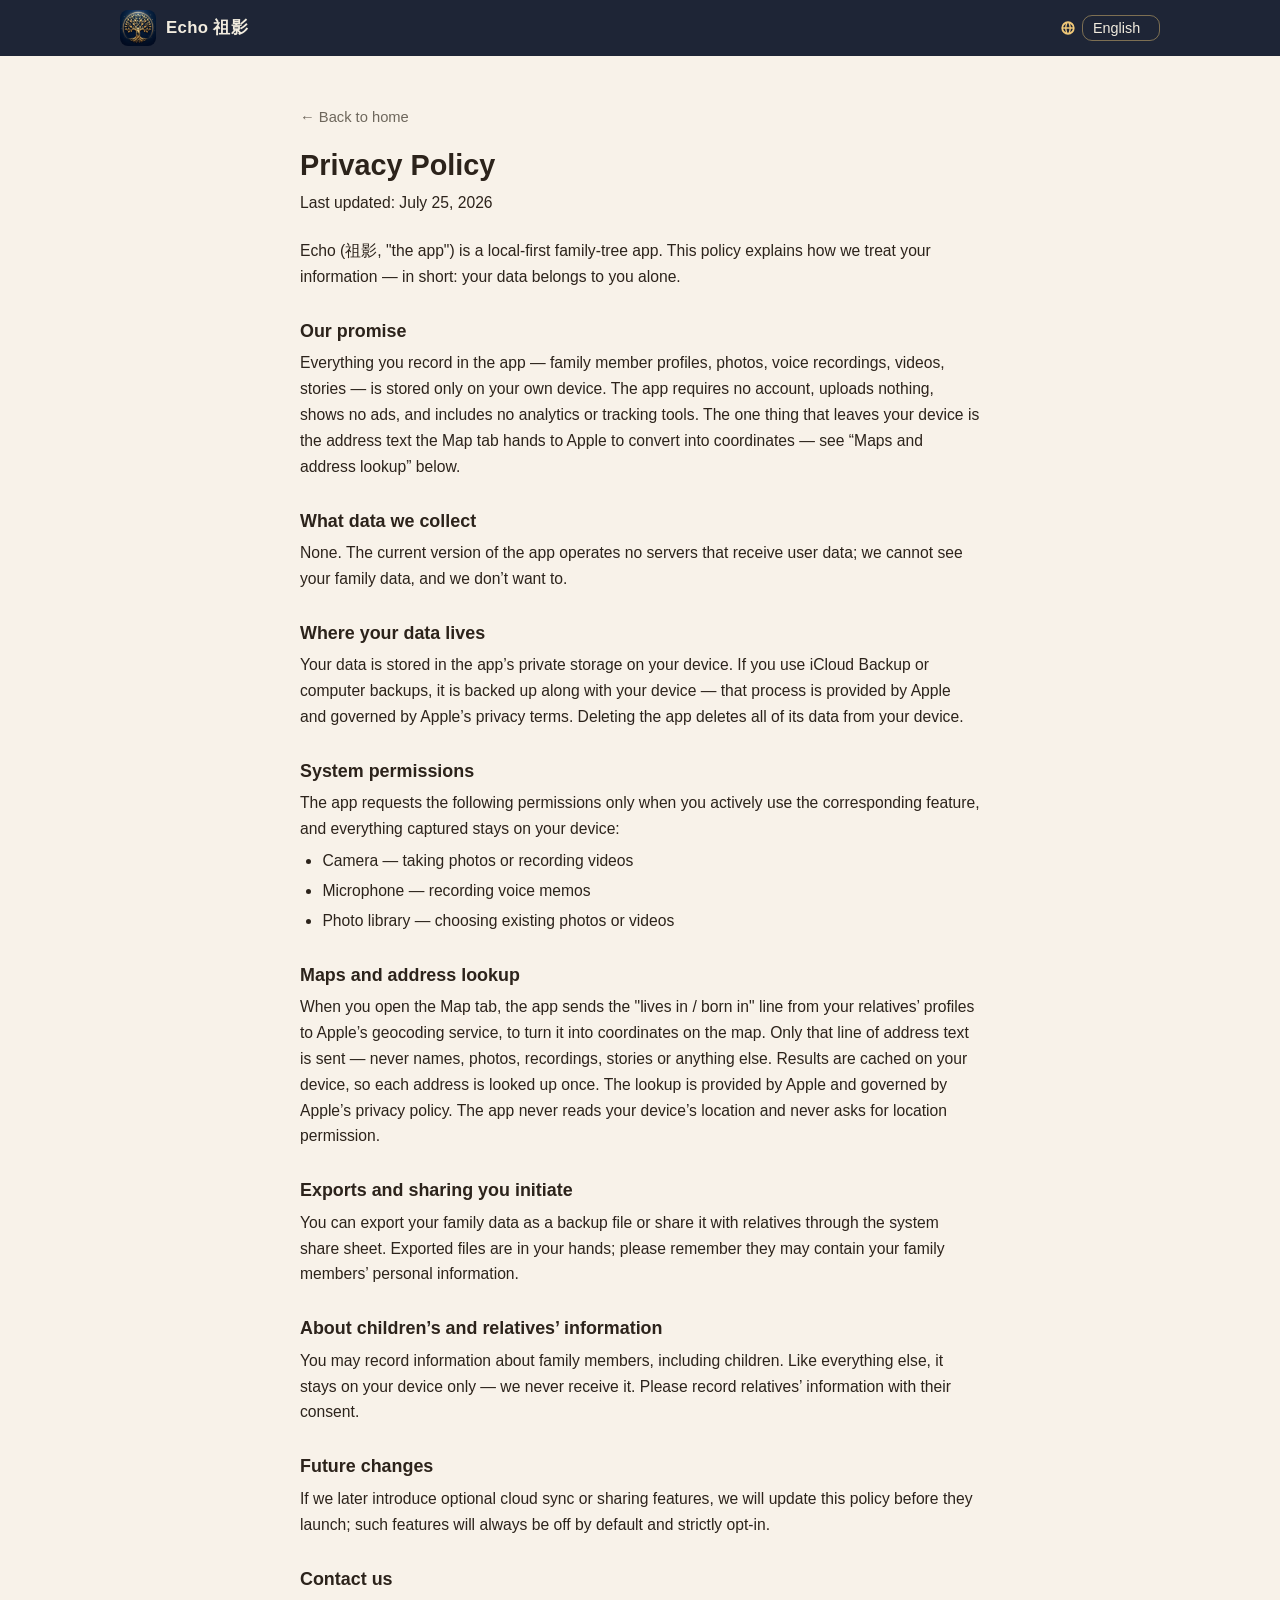
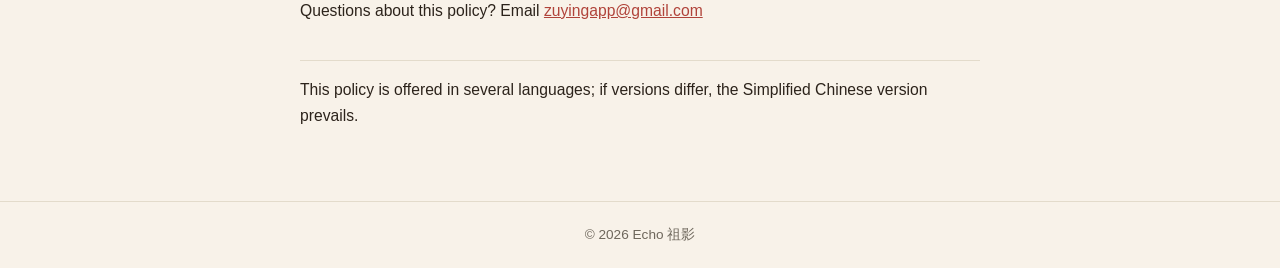
==== commit f8a41cc2: "Disclose the map's address lookup to Apple The 地图 tab sends each relative's 现居地/出生地 text to Apple's " ====
--- a/privacy.html
+++ b/privacy.html
@@ -33,11 +33,11 @@
 <main class="legal">
   <a class="back-link" href="index.html" data-i18n="backHome">← 返回首页</a>
   <h1 data-i18n="title">隐私政策</h1>
-  <p class="legal-updated" data-i18n="updated">最后更新：2026年7月10日</p>
+  <p class="legal-updated" data-i18n="updated">最后更新：2026年7月25日</p>
   <p data-i18n="intro">祖影 Echo（下称"本应用"）是一款本地优先的家族树应用。本政策说明我们如何对待你的信息——简单说：你的数据只属于你。</p>
 
   <h2 data-i18n="s1T">我们的承诺</h2>
-  <p data-i18n="s1B">你在本应用中记录的一切——家族成员资料、照片、录音、视频、故事——全部只保存在你自己的设备上。本应用不需要注册账号，不上传数据，不含广告，也不接入任何统计或追踪工具。</p>
+  <p data-i18n="s1B">你在本应用中记录的一切——家族成员资料、照片、录音、视频、故事——全部只保存在你自己的设备上。本应用不需要注册账号，不上传数据，不含广告，也不接入任何统计或追踪工具。唯一离开设备的内容，是"地图"页把地址文字交给 Apple 换算坐标（见下文《地图与地址定位》）。</p>
 
   <h2 data-i18n="s2T">我们收集哪些数据</h2>
   <p data-i18n="s2B">不收集。当前版本的本应用不运营任何接收用户数据的服务器；我们无法看到、也不希望看到你的家族数据。</p>
@@ -53,6 +53,9 @@
     <li data-i18n="s4i3">相册——选取已有的照片或视频</li>
   </ul>
 
+  <h2 data-i18n="sMapT">地图与地址定位</h2>
+  <p data-i18n="sMapB">当你打开"地图"页时，本应用会把家人资料里的"现居地／出生地"这行文字发送给 Apple 的地址定位服务（Geocoding），换算成地图上的坐标。只发送这一行地址文字——不含姓名、照片、录音、故事或任何其他内容。换算结果缓存在你的设备上，同一个地址只查询一次。该查询由 Apple 提供，受 Apple 的隐私条款约束。本应用不读取你设备的定位，也从不请求定位权限。</p>
+
   <h2 data-i18n="s5T">你主动的导出与分享</h2>
   <p data-i18n="s5B">你可以把家族数据导出为备份文件，或通过系统分享发送给亲人。导出的文件由你自行保管与分享；请注意其中可能包含家人的个人信息。</p>
 
@@ -77,10 +80,10 @@
 const PRIV = {
   zh: {
     docTitle: '隐私政策 — 祖影 Echo', brand: '祖影 Echo', backHome: '← 返回首页',
-    title: '隐私政策', updated: '最后更新：2026年7月10日',
+    title: '隐私政策', updated: '最后更新：2026年7月25日',
     intro: '祖影 Echo（下称"本应用"）是一款本地优先的家族树应用。本政策说明我们如何对待你的信息——简单说：你的数据只属于你。',
     s1T: '我们的承诺',
-    s1B: '你在本应用中记录的一切——家族成员资料、照片、录音、视频、故事——全部只保存在你自己的设备上。本应用不需要注册账号，不上传数据，不含广告，也不接入任何统计或追踪工具。',
+    s1B: '你在本应用中记录的一切——家族成员资料、照片、录音、视频、故事——全部只保存在你自己的设备上。本应用不需要注册账号，不上传数据，不含广告，也不接入任何统计或追踪工具。唯一离开设备的内容，是"地图"页把地址文字交给 Apple 换算坐标（见下文《地图与地址定位》）。',
     s2T: '我们收集哪些数据',
     s2B: '不收集。当前版本的本应用不运营任何接收用户数据的服务器；我们无法看到、也不希望看到你的家族数据。',
     s3T: '数据保存在哪里',
@@ -88,6 +91,13 @@
     s4T: '系统权限',
     s4B: '本应用只在你主动使用相应功能时请求以下权限，获取的内容全部保存在本地：',
     s4i1: '相机——拍摄照片或录制视频', s4i2: '麦克风——录制语音', s4i3: '相册——选取已有的照片或视频',
+    sMapT: 'å°å¾ä¸å°åå®ä½',
+    sMapB: 'å½ä½ æå¼"å°å¾"é¡µæ¶ï¼æ¬åºç¨ä¼æå®¶äººèµæéç"ç°å±+å°ï¼åºçå°"è¿è¡æå­åéç» Apple çå°åå®ä½æå¡ï¼Geocodingï¼ï¼æ¢ç®æå°å¾ä¸çåæ ãåªåéè¿ä¸è¡å°åæå­ââä¸å«å§åãç+§çãå½é³ãæ+äºæä»»ä½å+¶ä»å+å®¹ãæ¢ç®ç»æç¼å­å¨ä½ çè®¾å¤ä¸ï¼åä¸ä¸ªå°ååªæ¥è¯¢ä¸æ¬¡ãè¯¥æ¥è¯¢ç± Apple æä¾ï¼å Apple çéç§æ¡æ¬¾çº¦æãæ¬åºç¨ä¸è¯»åä½ è®¾å¤çå®ä½ï¼ä¹ä»ä¸è¯·æ±å®ä½æéã',
     s5T: '你主动的导出与分享',
     s5B: '你可以把家族数据导出为备份文件，或通过系统分享发送给亲人。导出的文件由你自行保管与分享；请注意其中可能包含家人的个人信息。',
     s6T: '关于儿童与家人的信息',
@@ -100,10 +110,10 @@
   },
   zh_Hant: {
     docTitle: '隱私政策 — 祖影 Echo', brand: '祖影 Echo', backHome: '← 返回首頁',
-    title: '隱私政策', updated: '最後更新：2026年7月10日',
+    title: '隱私政策', updated: '最後更新：2026年7月25日',
     intro: '祖影 Echo（下稱「本應用程式」）是一款本地優先的家族樹應用程式。本政策說明我們如何對待你的資訊——簡單說：你的資料只屬於你。',
     s1T: '我們的承諾',
-    s1B: '你在本應用程式中記錄的一切——家族成員資料、照片、錄音、影片、故事——全部只保存在你自己的裝置上。本應用程式不需要註冊帳號，不上傳資料，不含廣告，也不接入任何統計或追蹤工具。',
+    s1B: '你在本應用程式中記錄的一切——家族成員資料、照片、錄音、影片、故事——全部只保存在你自己的裝置上。本應用程式不需要註冊帳號，不上傳資料，不含廣告，也不接入任何統計或追蹤工具。唯一離開裝置的內容，是「地圖」頁把地址文字交給 Apple 換算座標（見下文〈地圖與地址定位〉）。',
     s2T: '我們收集哪些資料',
     s2B: '不收集。目前版本的本應用程式不營運任何接收使用者資料的伺服器；我們無法看到、也不希望看到你的家族資料。',
     s3T: '資料保存在哪裡',
@@ -111,6 +121,13 @@
     s4T: '系統權限',
     s4B: '本應用程式只在你主動使用相應功能時請求以下權限，取得的內容全部保存在本地：',
     s4i1: '相機——拍攝照片或錄製影片', s4i2: '麥克風——錄製語音', s4i3: '相簿——選取已有的照片或影片',
+    sMapT: 'å°åèå°åå®ä½',
+    sMapB: 'ç¶ä½ éåãå°åãé æï¼æ¬æç¨ææå®¶äººè³æè£¡çãç¾å±+å°ï¼åºçå°ãéè¡æå­å³éçµ¦ Apple çå°åå®ä½æåï¼Geocodingï¼ï¼æç®æå°åä¸çåº§æ¨ãåªå³ééä¸è¡å°åæå­ââä¸å«å§åãç+§çãéé³ãæ+äºæä»»ä½å+¶ä»å+§å®¹ãæç®çµææå¿«åå¨ä½ çè£ç½®ä¸ï¼åä¸åå°ååªæ¥è©¢ä¸æ¬¡ãè©²æ¥è©¢ç± Apple æä¾ï¼å Apple çé±ç§æ¢æ¬¾ç´æãæ¬æç¨ä¸è®åä½ è£ç½®çå®ä½ï¼ä¹å¾ä¸è«æ±å®ä½æ¬éã',
     s5T: '你主動的匯出與分享',
     s5B: '你可以把家族資料匯出為備份檔案，或透過系統分享傳送給親人。匯出的檔案由你自行保管與分享；請注意其中可能包含家人的個人資訊。',
     s6T: '關於兒童與家人的資訊',
@@ -123,10 +140,10 @@
   },
   en: {
     docTitle: 'Privacy Policy — Echo 祖影', brand: 'Echo 祖影', backHome: '← Back to home',
-    title: 'Privacy Policy', updated: 'Last updated: July 10, 2026',
+    title: 'Privacy Policy', updated: 'Last updated: July 25, 2026',
     intro: 'Echo (祖影, "the app") is a local-first family-tree app. This policy explains how we treat your information — in short: your data belongs to you alone.',
     s1T: 'Our promise',
-    s1B: 'Everything you record in the app — family member profiles, photos, voice recordings, videos, stories — is stored only on your own device. The app requires no account, uploads nothing, shows no ads, and includes no analytics or tracking tools.',
+    s1B: 'Everything you record in the app — family member profiles, photos, voice recordings, videos, stories — is stored only on your own device. The app requires no account, uploads nothing, shows no ads, and includes no analytics or tracking tools. The one thing that leaves your device is the address text the Map tab hands to Apple to convert into coordinates — see “Maps and address lookup” below.',
     s2T: 'What data we collect',
     s2B: 'None. The current version of the app operates no servers that receive user data; we cannot see your family data, and we don’t want to.',
     s3T: 'Where your data lives',
@@ -136,6 +153,8 @@
     s4i1: 'Camera — taking photos or recording videos',
     s4i2: 'Microphone — recording voice memos',
     s4i3: 'Photo library — choosing existing photos or videos',
+    sMapT: 'Maps and address lookup',
+    sMapB: 'When you open the Map tab, the app sends the "lives in / born in" line from your relatives’ profiles to Apple’s geocoding service, to turn it into coordinates on the map. Only that line of address text is sent — never names, photos, recordings, stories or anything else. Results are cached on your device, so each address is looked up once. The lookup is provided by Apple and governed by Apple’s privacy policy. The app never reads your device’s location and never asks for location permission.',
     s5T: 'Exports and sharing you initiate',
     s5B: 'You can export your family data as a backup file or share it with relatives through the system share sheet. Exported files are in your hands; please remember they may contain your family members’ personal information.',
     s6T: 'About children’s and relatives’ information',
@@ -148,10 +167,10 @@
   },
   es: {
     docTitle: 'Política de privacidad — Echo 祖影', brand: 'Echo 祖影', backHome: '← Volver al inicio',
-    title: 'Política de privacidad', updated: 'Última actualización: 10 de julio de 2026',
+    title: 'Política de privacidad', updated: 'Última actualización: 25 de julio de 2026',
     intro: 'Echo (祖影, «la app») es una app de árbol genealógico local-first. Esta política explica cómo tratamos tu información; en resumen: tus datos te pertenecen solo a ti.',
     s1T: 'Nuestro compromiso',
-    s1B: 'Todo lo que registras en la app —perfiles de familiares, fotos, grabaciones de voz, vídeos, historias— se guarda únicamente en tu propio dispositivo. La app no requiere cuenta, no sube nada, no muestra anuncios y no incluye herramientas de análisis ni de rastreo.',
+    s1B: 'Todo lo que registras en la app —perfiles de familiares, fotos, grabaciones de voz, vídeos, historias— se guarda únicamente en tu propio dispositivo. La app no requiere cuenta, no sube nada, no muestra anuncios y no incluye herramientas de análisis ni de rastreo. Lo único que sale de tu dispositivo es el texto de la dirección que la pestaña Mapa entrega a Apple para convertirlo en coordenadas: consulta «Mapa y localización de direcciones» más abajo.',
     s2T: 'Qué datos recogemos',
     s2B: 'Ninguno. La versión actual de la app no opera servidores que reciban datos de usuarios; no podemos ver tus datos familiares, ni queremos hacerlo.',
     s3T: 'Dónde viven tus datos',
@@ -161,6 +180,8 @@
     s4i1: 'Cámara — tomar fotos o grabar vídeos',
     s4i2: 'Micrófono — grabar notas de voz',
     s4i3: 'Fototeca — elegir fotos o vídeos existentes',
+    sMapT: 'Mapa y localización de direcciones',
+    sMapB: 'Cuando abres la pestaña Mapa, la aplicación envía la línea de «residencia actual / lugar de nacimiento» de las fichas de tus familiares al servicio de geocodificación de Apple, para convertirla en coordenadas del mapa. Solo se envía esa línea de dirección: nunca nombres, fotos, grabaciones, historias ni ninguna otra cosa. Los resultados se guardan en tu dispositivo, de modo que cada dirección se consulta una sola vez. Esa consulta la presta Apple y se rige por su política de privacidad. La aplicación nunca lee la ubicación de tu dispositivo ni pide permiso de ubicación.',
     s5T: 'Exportaciones y compartición que tú inicias',
     s5B: 'Puedes exportar tus datos familiares como archivo de copia de seguridad o compartirlos con tus parientes. Los archivos exportados quedan en tus manos; recuerda que pueden contener información personal de tus familiares.',
     s6T: 'Sobre la información de menores y familiares',
@@ -173,10 +194,10 @@
   },
   fr: {
     docTitle: 'Politique de confidentialité — Echo 祖影', brand: 'Echo 祖影', backHome: '← Retour à l’accueil',
-    title: 'Politique de confidentialité', updated: 'Dernière mise à jour : 10 juillet 2026',
+    title: 'Politique de confidentialité', updated: 'Dernière mise à jour : 25 juillet 2026',
     intro: 'Echo (祖影, « l’app ») est une app d’arbre généalogique « local d’abord ». Cette politique explique comment nous traitons vos informations — en bref : vos données n’appartiennent qu’à vous.',
     s1T: 'Notre engagement',
-    s1B: 'Tout ce que vous enregistrez dans l’app — profils de proches, photos, enregistrements vocaux, vidéos, histoires — est stocké uniquement sur votre propre appareil. L’app ne demande aucun compte, n’envoie rien, n’affiche aucune publicité et n’intègre aucun outil d’analyse ou de pistage.',
+    s1B: 'Tout ce que vous enregistrez dans l’app — profils de proches, photos, enregistrements vocaux, vidéos, histoires — est stocké uniquement sur votre propre appareil. L’app ne demande aucun compte, n’envoie rien, n’affiche aucune publicité et n’intègre aucun outil d’analyse ou de pistage. La seule chose qui quitte votre appareil est le texte de l’adresse que l’onglet Carte confie à Apple pour le convertir en coordonnées — voir « Carte et localisation des adresses » ci-dessous.',
     s2T: 'Quelles données nous collectons',
     s2B: 'Aucune. La version actuelle de l’app n’exploite aucun serveur recevant des données d’utilisateurs ; nous ne pouvons pas voir vos données familiales, et nous ne le souhaitons pas.',
     s3T: 'Où vivent vos données',
@@ -186,6 +207,8 @@
     s4i1: 'Appareil photo — prendre des photos ou filmer',
     s4i2: 'Micro — enregistrer des mémos vocaux',
     s4i3: 'Photothèque — choisir des photos ou vidéos existantes',
+    sMapT: 'Carte et localisation des adresses',
+    sMapB: 'Lorsque vous ouvrez l’onglet Carte, l’application envoie la ligne « lieu de résidence / lieu de naissance » des fiches de vos proches au service de géocodage d’Apple, afin de la convertir en coordonnées sur la carte. Seule cette ligne d’adresse est transmise — jamais les noms, les photos, les enregistrements, les récits ni quoi que ce soit d’autre. Les résultats sont conservés sur votre appareil : chaque adresse n’est recherchée qu’une fois. Cette recherche est assurée par Apple et régie par sa politique de confidentialité. L’application ne lit jamais la position de votre appareil et ne demande aucune autorisation de localisation.',
     s5T: 'Exports et partages à votre initiative',
     s5B: 'Vous pouvez exporter vos données familiales en fichier de sauvegarde ou les partager avec vos proches. Les fichiers exportés sont entre vos mains ; n’oubliez pas qu’ils peuvent contenir des informations personnelles de votre famille.',
     s6T: 'Informations sur les enfants et les proches',
@@ -198,10 +221,10 @@
   },
   hi: {
     docTitle: 'गोपनीयता नीति — Echo 祖影', brand: 'Echo 祖影', backHome: '← मुखपृष्ठ पर लौटें',
-    title: 'गोपनीयता नीति', updated: 'अंतिम अद्यतन: 10 जुलाई 2026',
+    title: 'गोपनीयता नीति', updated: 'अंतिम अद्यतन: 25 जुलाई 2026',
     intro: 'Echo (祖影, "ऐप") एक लोकल-फ़र्स्ट वंश-वृक्ष ऐप है। यह नीति बताती है कि हम आपकी जानकारी के साथ कैसा व्यवहार करते हैं — संक्षेप में: आपका डेटा केवल आपका है।',
     s1T: 'हमारा वचन',
-    s1B: 'ऐप में आप जो भी दर्ज करते हैं — परिवारजनों की जानकारी, तस्वीरें, आवाज़ की रिकॉर्डिंग, वीडियो, कहानियाँ — सब कुछ केवल आपके अपने डिवाइस पर सहेजा जाता है। ऐप में खाते की ज़रूरत नहीं, कुछ भी अपलोड नहीं होता, कोई विज्ञापन नहीं, और कोई एनालिटिक्स या ट्रैकिंग टूल नहीं है।',
+    s1B: 'ऐप में आप जो भी दर्ज करते हैं — परिवारजनों की जानकारी, तस्वीरें, आवाज़ की रिकॉर्डिंग, वीडियो, कहानियाँ — सब कुछ केवल आपके अपने डिवाइस पर सहेजा जाता है। ऐप में खाते की ज़रूरत नहीं, कुछ भी अपलोड नहीं होता, कोई विज्ञापन नहीं, और कोई एनालिटिक्स या ट्रैकिंग टूल नहीं है। आपके डिवाइस से बाहर जाने वाली एकमात्र चीज़ वह पता-पाठ है जिसे "मानचित्र" टैब निर्देशांक में बदलने के लिए Apple को भेजता है — नीचे "मानचित्र और पते की खोज" देखें।',
     s2T: 'हम कौन-सा डेटा एकत्र करते हैं',
     s2B: 'कोई नहीं। ऐप का वर्तमान संस्करण ऐसा कोई सर्वर नहीं चलाता जो उपयोगकर्ता डेटा प्राप्त करे; हम आपका पारिवारिक डेटा देख नहीं सकते, और देखना चाहते भी नहीं।',
     s3T: 'आपका डेटा कहाँ रहता है',
@@ -211,6 +234,8 @@
     s4i1: 'कैमरा — फ़ोटो लेना या वीडियो रिकॉर्ड करना',
     s4i2: 'माइक्रोफ़ोन — आवाज़ रिकॉर्ड करना',
     s4i3: 'फ़ोटो लाइब्रेरी — मौजूदा फ़ोटो या वीडियो चुनना',
+    sMapT: 'मानचित्र और पते की खोज',
+    sMapB: 'जब आप "मानचित्र" टैब खोलते हैं, ऐप आपके परिजनों की प्रोफ़ाइल में लिखा "वर्तमान निवास / जन्मस्थान" पाठ Apple की जियोकोडिंग सेवा को भेजता है, ताकि उसे मानचित्र के निर्देशांकों में बदला जा सके। केवल पते की वह पंक्ति भेजी जाती है — नाम, तस्वीरें, रिकॉर्डिंग, कहानियाँ या कुछ और कभी नहीं। परिणाम आपके डिवाइस पर सहेजे जाते हैं, इसलिए हर पता एक ही बार खोजा जाता है। यह खोज Apple द्वारा की जाती है और Apple की गोपनीयता नीति के अधीन है। ऐप आपके डिवाइस की लोकेशन कभी नहीं पढ़ता और लोकेशन अनुमति कभी नहीं माँगता।',
     s5T: 'आपके द्वारा किया गया निर्यात और साझा करना',
     s5B: 'आप अपना पारिवारिक डेटा बैकअप फ़ाइल के रूप में निर्यात कर सकते हैं या परिजनों के साथ साझा कर सकते हैं। निर्यात की गई फ़ाइलें आपके हाथ में हैं; ध्यान रखें कि उनमें परिवारजनों की व्यक्तिगत जानकारी हो सकती है।',
     s6T: 'बच्चों और परिजनों की जानकारी',
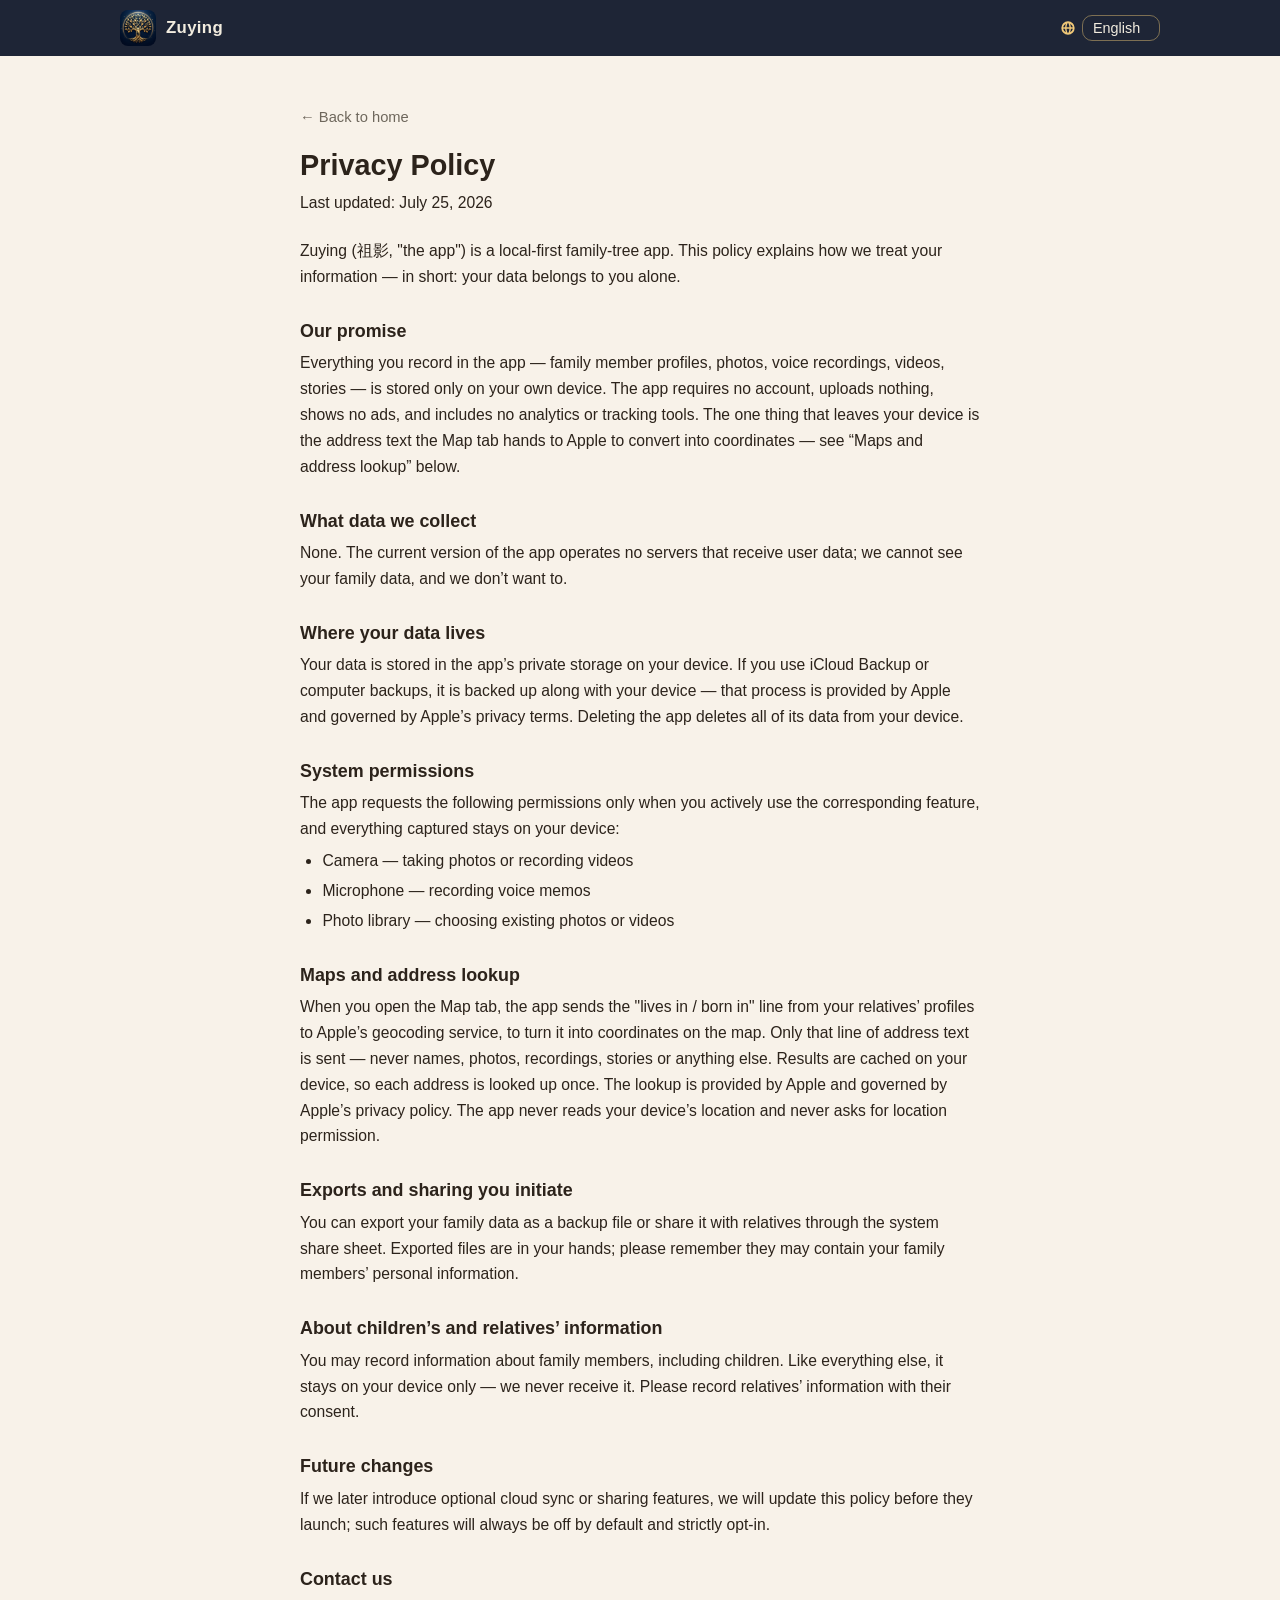
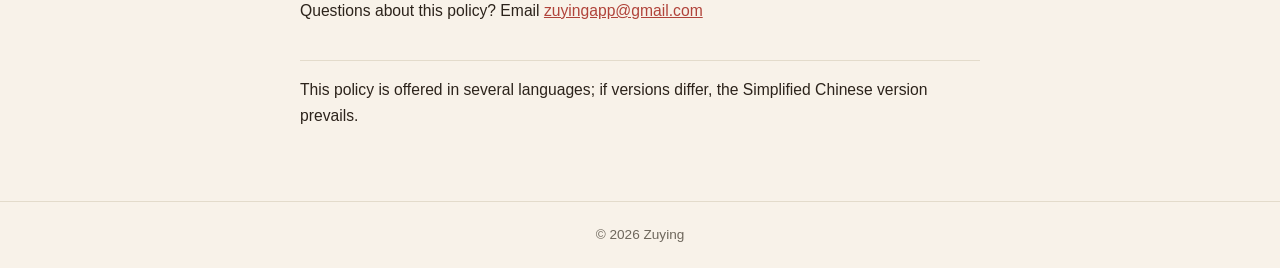
==== commit e8ad13b7: "site: the app is 祖影 / Zuying, not Echo The name was dropped on 2026-08-01 — unsearchable, and it col" ====
--- a/privacy.html
+++ b/privacy.html
@@ -3,7 +3,7 @@
 <head>
 <meta charset="utf-8">
 <meta name="viewport" content="width=device-width, initial-scale=1">
-<title>隐私政策 — 祖影 Echo</title>
+<title>隐私政策 — 祖影</title>
 <meta name="robots" content="index,follow">
 <link rel="icon" href="assets/favicon.png">
 <link rel="stylesheet" href="styles.css">
@@ -13,8 +13,8 @@
 <header class="nav">
   <div class="nav-inner">
     <a class="brand" href="index.html">
-      <img src="assets/icon-192.png" alt="祖影 Echo" width="36" height="36">
-      <span class="brand-name" data-i18n="brand">祖影 Echo</span>
+      <img src="assets/icon-192.png" alt="祖影" width="36" height="36">
+      <span class="brand-name" data-i18n="brand">祖影</span>
     </a>
     <div class="lang-wrap" style="margin-left:auto">
       <svg viewBox="0 0 24 24" width="16" height="16" aria-hidden="true"><path fill="currentColor" d="M12 2a10 10 0 1 0 0 20 10 10 0 0 0 0-20zm7.4 9h-3.1a15.6 15.6 0 0 0-1.2-5.3A8 8 0 0 1 19.4 11zM12 4.1c.9 1.2 1.9 3.4 2.2 6.9H9.8c.3-3.5 1.3-5.7 2.2-6.9zM4.6 13h3.1c.1 1.9.5 3.7 1.2 5.3A8 8 0 0 1 4.6 13zm3.1-2H4.6a8 8 0 0 1 4.3-5.3A15.6 15.6 0 0 0 7.7 11zm2.1 2h4.4c-.3 3.5-1.3 5.7-2.2 6.9-.9-1.2-1.9-3.4-2.2-6.9zm5.3 5.3c.7-1.6 1.1-3.4 1.2-5.3h3.1a8 8 0 0 1-4.3 5.3z"/></svg>
@@ -34,7 +34,7 @@
   <a class="back-link" href="index.html" data-i18n="backHome">← 返回首页</a>
   <h1 data-i18n="title">隐私政策</h1>
   <p class="legal-updated" data-i18n="updated">最后更新：2026年7月25日</p>
-  <p data-i18n="intro">祖影 Echo（下称"本应用"）是一款本地优先的家族树应用。本政策说明我们如何对待你的信息——简单说：你的数据只属于你。</p>
+  <p data-i18n="intro">祖影（下称"本应用"）是一款本地优先的家族树应用。本政策说明我们如何对待你的信息——简单说：你的数据只属于你。</p>
 
   <h2 data-i18n="s1T">我们的承诺</h2>
   <p data-i18n="s1B">你在本应用中记录的一切——家族成员资料、照片、录音、视频、故事——全部只保存在你自己的设备上。本应用不需要注册账号，不上传数据，不含广告，也不接入任何统计或追踪工具。唯一离开设备的内容，是"地图"页把地址文字交给 Apple 换算坐标（见下文《地图与地址定位》）。</p>
@@ -72,16 +72,16 @@
 </main>
 
 <footer class="footer">
-  <span data-i18n="footer">© 2026 祖影 Echo</span>
+  <span data-i18n="footer">© 2026 祖影</span>
 </footer>
 
 <script>
 'use strict';
 const PRIV = {
   zh: {
-    docTitle: '隐私政策 — 祖影 Echo', brand: '祖影 Echo', backHome: '← 返回首页',
+    docTitle: '隐私政策 — 祖影', brand: '祖影', backHome: '← 返回首页',
     title: '隐私政策', updated: '最后更新：2026年7月25日',
-    intro: '祖影 Echo（下称"本应用"）是一款本地优先的家族树应用。本政策说明我们如何对待你的信息——简单说：你的数据只属于你。',
+    intro: '祖影（下称"本应用"）是一款本地优先的家族树应用。本政策说明我们如何对待你的信息——简单说：你的数据只属于你。',
     s1T: '我们的承诺',
     s1B: '你在本应用中记录的一切——家族成员资料、照片、录音、视频、故事——全部只保存在你自己的设备上。本应用不需要注册账号，不上传数据，不含广告，也不接入任何统计或追踪工具。唯一离开设备的内容，是"地图"页把地址文字交给 Apple 换算坐标（见下文《地图与地址定位》）。',
     s2T: '我们收集哪些数据',
@@ -106,12 +106,12 @@
     s7B: '如果我们将来推出可选的云端同步或分享功能，会在功能上线前更新本政策；此类功能一定默认关闭，由你主动选择开启。',
     s8T: '联系我们', s8B: '对本政策有任何疑问，请发邮件至',
     langNote: '本政策提供多语言版本；如各版本之间存在出入，以简体中文版本为准。',
-    footer: '© 2026 祖影 Echo',
+    footer: '© 2026 祖影',
   },
   zh_Hant: {
-    docTitle: '隱私政策 — 祖影 Echo', brand: '祖影 Echo', backHome: '← 返回首頁',
+    docTitle: '隱私政策 — 祖影', brand: '祖影', backHome: '← 返回首頁',
     title: '隱私政策', updated: '最後更新：2026年7月25日',
-    intro: '祖影 Echo（下稱「本應用程式」）是一款本地優先的家族樹應用程式。本政策說明我們如何對待你的資訊——簡單說：你的資料只屬於你。',
+    intro: '祖影（下稱「本應用程式」）是一款本地優先的家族樹應用程式。本政策說明我們如何對待你的資訊——簡單說：你的資料只屬於你。',
     s1T: '我們的承諾',
     s1B: '你在本應用程式中記錄的一切——家族成員資料、照片、錄音、影片、故事——全部只保存在你自己的裝置上。本應用程式不需要註冊帳號，不上傳資料，不含廣告，也不接入任何統計或追蹤工具。唯一離開裝置的內容，是「地圖」頁把地址文字交給 Apple 換算座標（見下文〈地圖與地址定位〉）。',
     s2T: '我們收集哪些資料',
@@ -136,12 +136,12 @@
     s7B: '如果我們將來推出可選的雲端同步或分享功能，會在功能上線前更新本政策；此類功能一定預設關閉，由你主動選擇開啟。',
     s8T: '聯絡我們', s8B: '對本政策有任何疑問，請寄郵件至',
     langNote: '本政策提供多語言版本；如各版本之間存在出入，以簡體中文版本為準。',
-    footer: '© 2026 祖影 Echo',
+    footer: '© 2026 祖影',
   },
   en: {
-    docTitle: 'Privacy Policy — Echo 祖影', brand: 'Echo 祖影', backHome: '← Back to home',
+    docTitle: 'Privacy Policy — Zuying', brand: 'Zuying', backHome: '← Back to home',
     title: 'Privacy Policy', updated: 'Last updated: July 25, 2026',
-    intro: 'Echo (祖影, "the app") is a local-first family-tree app. This policy explains how we treat your information — in short: your data belongs to you alone.',
+    intro: 'Zuying (祖影, "the app") is a local-first family-tree app. This policy explains how we treat your information — in short: your data belongs to you alone.',
     s1T: 'Our promise',
     s1B: 'Everything you record in the app — family member profiles, photos, voice recordings, videos, stories — is stored only on your own device. The app requires no account, uploads nothing, shows no ads, and includes no analytics or tracking tools. The one thing that leaves your device is the address text the Map tab hands to Apple to convert into coordinates — see “Maps and address lookup” below.',
     s2T: 'What data we collect',
@@ -163,12 +163,12 @@
     s7B: 'If we later introduce optional cloud sync or sharing features, we will update this policy before they launch; such features will always be off by default and strictly opt-in.',
     s8T: 'Contact us', s8B: 'Questions about this policy? Email',
     langNote: 'This policy is offered in several languages; if versions differ, the Simplified Chinese version prevails.',
-    footer: '© 2026 Echo 祖影',
+    footer: '© 2026 Zuying',
   },
   es: {
-    docTitle: 'Política de privacidad — Echo 祖影', brand: 'Echo 祖影', backHome: '← Volver al inicio',
+    docTitle: 'Política de privacidad — Zuying', brand: 'Zuying', backHome: '← Volver al inicio',
     title: 'Política de privacidad', updated: 'Última actualización: 25 de julio de 2026',
-    intro: 'Echo (祖影, «la app») es una app de árbol genealógico local-first. Esta política explica cómo tratamos tu información; en resumen: tus datos te pertenecen solo a ti.',
+    intro: 'Zuying (祖影, «la app») es una app de árbol genealógico local-first. Esta política explica cómo tratamos tu información; en resumen: tus datos te pertenecen solo a ti.',
     s1T: 'Nuestro compromiso',
     s1B: 'Todo lo que registras en la app —perfiles de familiares, fotos, grabaciones de voz, vídeos, historias— se guarda únicamente en tu propio dispositivo. La app no requiere cuenta, no sube nada, no muestra anuncios y no incluye herramientas de análisis ni de rastreo. Lo único que sale de tu dispositivo es el texto de la dirección que la pestaña Mapa entrega a Apple para convertirlo en coordenadas: consulta «Mapa y localización de direcciones» más abajo.',
     s2T: 'Qué datos recogemos',
@@ -190,12 +190,12 @@
     s7B: 'Si más adelante añadimos funciones opcionales de sincronización o compartición en la nube, actualizaremos esta política antes de lanzarlas; esas funciones estarán siempre desactivadas por defecto.',
     s8T: 'Contacto', s8B: '¿Preguntas sobre esta política? Escribe a',
     langNote: 'Esta política se ofrece en varios idiomas; en caso de discrepancia, prevalece la versión en chino simplificado.',
-    footer: '© 2026 Echo 祖影',
+    footer: '© 2026 Zuying',
   },
   fr: {
-    docTitle: 'Politique de confidentialité — Echo 祖影', brand: 'Echo 祖影', backHome: '← Retour à l’accueil',
+    docTitle: 'Politique de confidentialité — Zuying', brand: 'Zuying', backHome: '← Retour à l’accueil',
     title: 'Politique de confidentialité', updated: 'Dernière mise à jour : 25 juillet 2026',
-    intro: 'Echo (祖影, « l’app ») est une app d’arbre généalogique « local d’abord ». Cette politique explique comment nous traitons vos informations — en bref : vos données n’appartiennent qu’à vous.',
+    intro: 'Zuying (祖影, « l’app ») est une app d’arbre généalogique « local d’abord ». Cette politique explique comment nous traitons vos informations — en bref : vos données n’appartiennent qu’à vous.',
     s1T: 'Notre engagement',
     s1B: 'Tout ce que vous enregistrez dans l’app — profils de proches, photos, enregistrements vocaux, vidéos, histoires — est stocké uniquement sur votre propre appareil. L’app ne demande aucun compte, n’envoie rien, n’affiche aucune publicité et n’intègre aucun outil d’analyse ou de pistage. La seule chose qui quitte votre appareil est le texte de l’adresse que l’onglet Carte confie à Apple pour le convertir en coordonnées — voir « Carte et localisation des adresses » ci-dessous.',
     s2T: 'Quelles données nous collectons',
@@ -217,12 +217,12 @@
     s7B: 'Si nous proposons un jour des fonctions optionnelles de synchronisation ou de partage dans le cloud, nous mettrons cette politique à jour avant leur lancement ; ces fonctions seront toujours désactivées par défaut.',
     s8T: 'Nous contacter', s8B: 'Des questions sur cette politique ? Écrivez à',
     langNote: 'Cette politique est proposée en plusieurs langues ; en cas de divergence, la version en chinois simplifié prévaut.',
-    footer: '© 2026 Echo 祖影',
+    footer: '© 2026 Zuying',
   },
   hi: {
-    docTitle: 'गोपनीयता नीति — Echo 祖影', brand: 'Echo 祖影', backHome: '← मुखपृष्ठ पर लौटें',
+    docTitle: 'गोपनीयता नीति — Zuying', brand: 'Zuying', backHome: '← मुखपृष्ठ पर लौटें',
     title: 'गोपनीयता नीति', updated: 'अंतिम अद्यतन: 25 जुलाई 2026',
-    intro: 'Echo (祖影, "ऐप") एक लोकल-फ़र्स्ट वंश-वृक्ष ऐप है। यह नीति बताती है कि हम आपकी जानकारी के साथ कैसा व्यवहार करते हैं — संक्षेप में: आपका डेटा केवल आपका है।',
+    intro: 'Zuying (祖影, "ऐप") एक लोकल-फ़र्स्ट वंश-वृक्ष ऐप है। यह नीति बताती है कि हम आपकी जानकारी के साथ कैसा व्यवहार करते हैं — संक्षेप में: आपका डेटा केवल आपका है।',
     s1T: 'हमारा वचन',
     s1B: 'ऐप में आप जो भी दर्ज करते हैं — परिवारजनों की जानकारी, तस्वीरें, आवाज़ की रिकॉर्डिंग, वीडियो, कहानियाँ — सब कुछ केवल आपके अपने डिवाइस पर सहेजा जाता है। ऐप में खाते की ज़रूरत नहीं, कुछ भी अपलोड नहीं होता, कोई विज्ञापन नहीं, और कोई एनालिटिक्स या ट्रैकिंग टूल नहीं है। आपके डिवाइस से बाहर जाने वाली एकमात्र चीज़ वह पता-पाठ है जिसे "मानचित्र" टैब निर्देशांक में बदलने के लिए Apple को भेजता है — नीचे "मानचित्र और पते की खोज" देखें।',
     s2T: 'हम कौन-सा डेटा एकत्र करते हैं',
@@ -244,7 +244,7 @@
     s7B: 'यदि हम आगे वैकल्पिक क्लाउड सिंक या साझाकरण सुविधाएँ लाते हैं, तो लॉन्च से पहले यह नीति अद्यतन करेंगे; ऐसी सुविधाएँ हमेशा डिफ़ॉल्ट रूप से बंद रहेंगी।',
     s8T: 'संपर्क करें', s8B: 'इस नीति के बारे में प्रश्न? ईमेल करें',
     langNote: 'यह नीति कई भाषाओं में उपलब्ध है; संस्करणों में अंतर होने पर सरलीकृत चीनी संस्करण मान्य होगा।',
-    footer: '© 2026 Echo 祖影',
+    footer: '© 2026 Zuying',
   },
 };
 
--- a/styles.css
+++ b/styles.css
@@ -112,7 +112,7 @@
 }
 
 /* hero CTA */
-.hero-cta { margin-top: 24px; }
+.hero-cta { margin-top: 24px; display: flex; gap: 14px; flex-wrap: wrap; align-items: center; }
 .cta-btn {
   display: inline-block;
   background: linear-gradient(120deg, var(--gold-soft), var(--gold));
@@ -123,19 +123,22 @@
 }
 .cta-btn:hover { transform: translateY(-2px); }
 
-/* store badges */
+/* Launch CTA. No store badge until the app is actually on the stores:
+   Apple's and Google's badges are trademarked artwork that may not be
+   redrawn, and both say "download" — which would be untrue today. */
 .badges { display: flex; gap: 14px; margin-top: 28px; flex-wrap: wrap; }
 .badges-center { justify-content: center; }
-.store-badge {
-  display: flex; align-items: center; gap: 10px;
-  background: #000; color: #fff;
-  border: 1px solid #3a3a3a; border-radius: 12px;
-  padding: 9px 18px 9px 14px; min-width: 172px;
-  transition: transform .15s ease, border-color .15s ease;
-}
-.store-badge:hover { transform: translateY(-2px); border-color: var(--gold); }
-.store-badge small { display: block; font-size: .68rem; opacity: .75; line-height: 1.2; }
-.store-badge strong { font-size: 1.02rem; line-height: 1.25; }
+/* A ghost button, so the same rule works on the dark hero and the light
+   download section: it borrows whichever text colour the section sets. */
+.notify-cta {
+  display: inline-block;
+  background: transparent; color: inherit;
+  border: 1px solid currentColor; border-radius: 14px;
+  padding: 11px 26px; font-size: 1.02rem; font-weight: 600;
+  opacity: .85;
+  transition: transform .15s ease, color .15s ease, opacity .15s ease;
+}
+.notify-cta:hover { transform: translateY(-2px); color: var(--gold); opacity: 1; }
 
 /* ---------- features ---------- */
 .features { max-width: var(--maxw); margin: 0 auto; padding: 72px 20px 24px; }
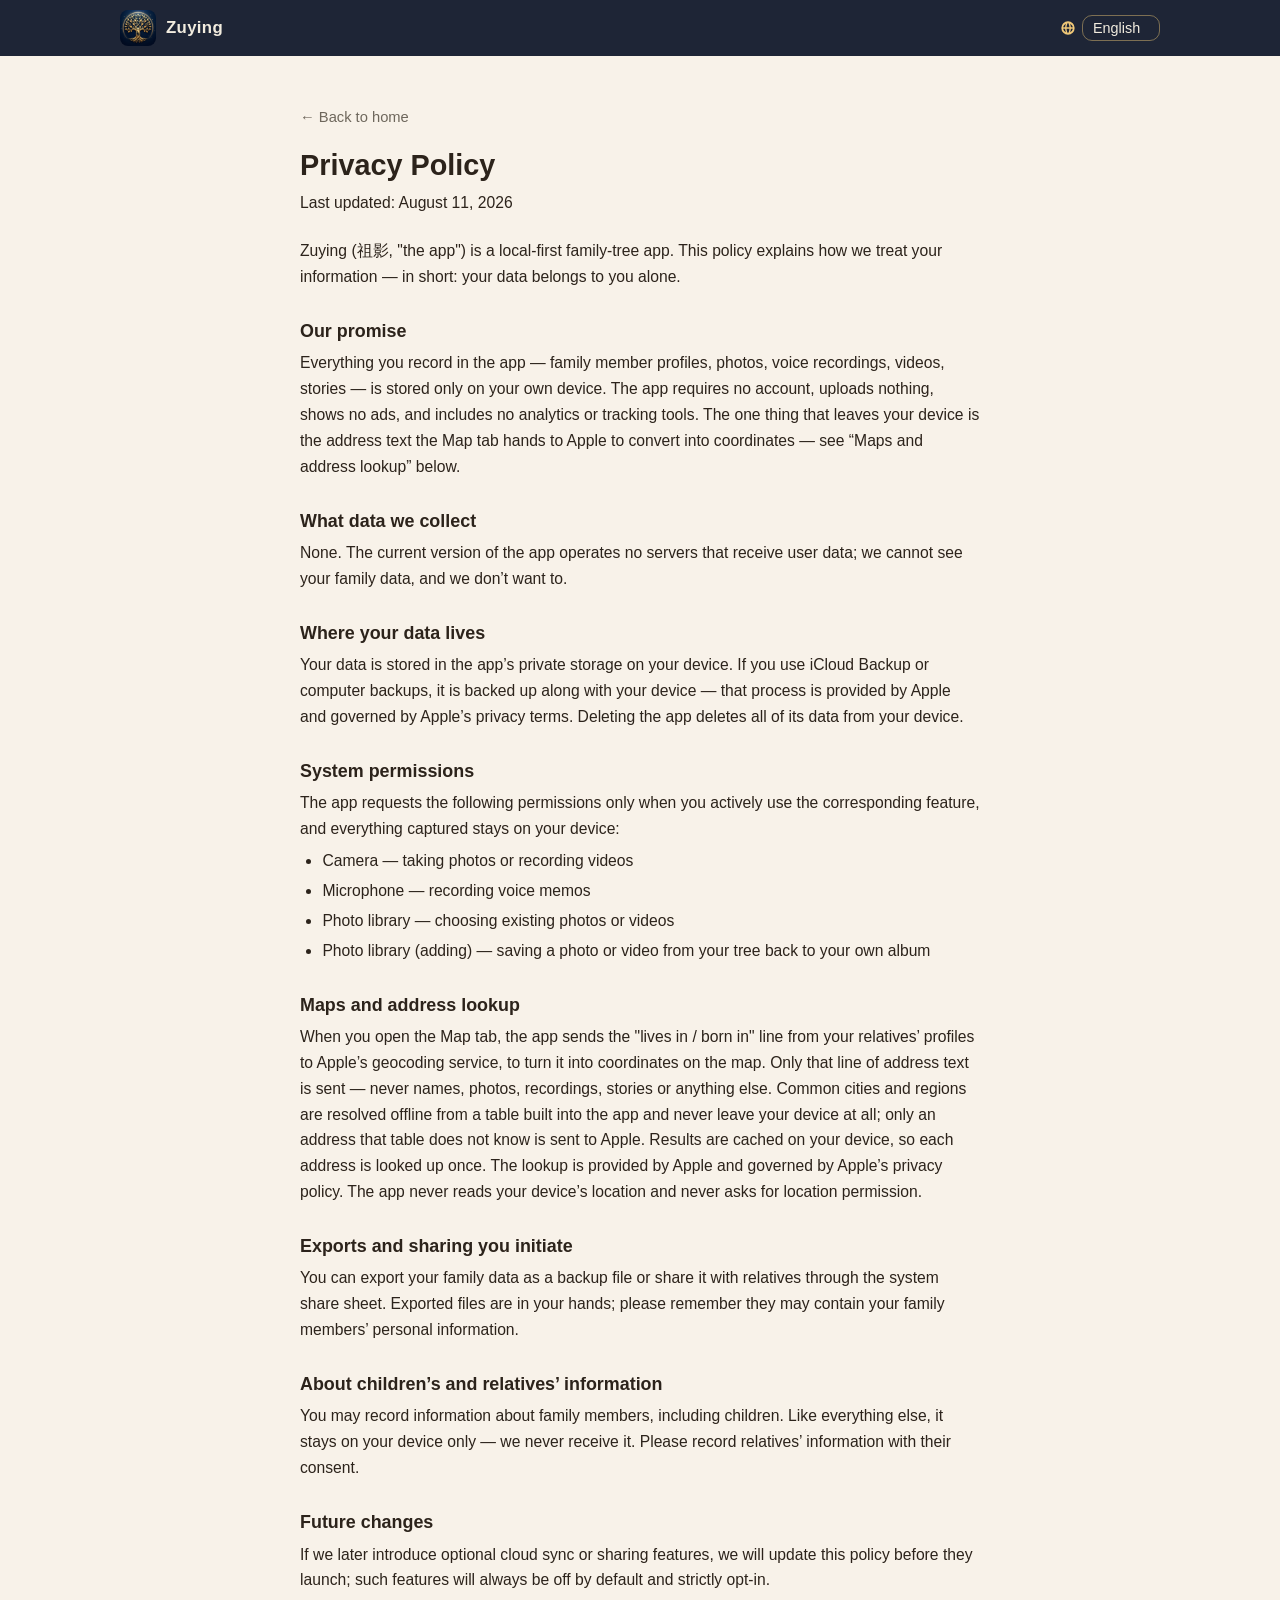
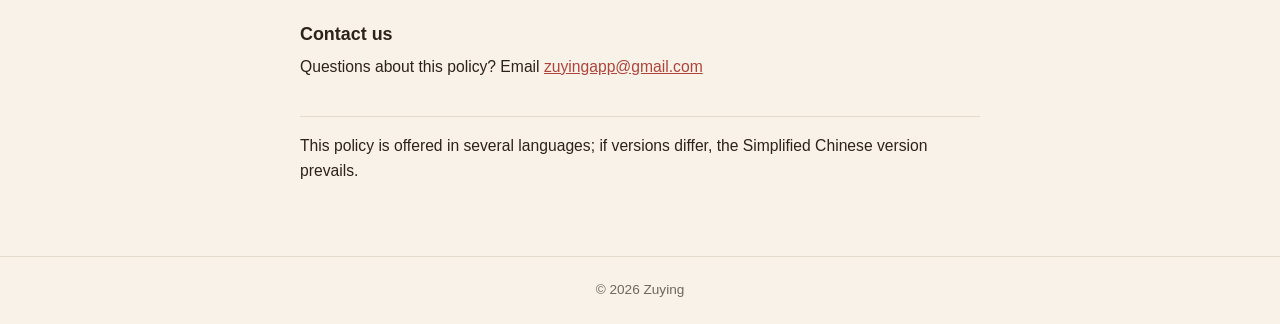
==== commit f6cd54a2: "site: repair the mojibake in the Chinese privacy policy, and two accuracy fixes The zh and zh_Hant 地" ====
--- a/privacy.html
+++ b/privacy.html
@@ -51,10 +51,11 @@
     <li data-i18n="s4i1">相机——拍摄照片或录制视频</li>
     <li data-i18n="s4i2">麦克风——录制语音</li>
     <li data-i18n="s4i3">相册——选取已有的照片或视频</li>
+    <li data-i18n="s4i4">相册（存入）——把家族树里的照片或视频存回你自己的相册</li>
   </ul>
 
   <h2 data-i18n="sMapT">地图与地址定位</h2>
-  <p data-i18n="sMapB">当你打开"地图"页时，本应用会把家人资料里的"现居地／出生地"这行文字发送给 Apple 的地址定位服务（Geocoding），换算成地图上的坐标。只发送这一行地址文字——不含姓名、照片、录音、故事或任何其他内容。换算结果缓存在你的设备上，同一个地址只查询一次。该查询由 Apple 提供，受 Apple 的隐私条款约束。本应用不读取你设备的定位，也从不请求定位权限。</p>
+  <p data-i18n="sMapB">当你打开"地图"页时，本应用会把家人资料里的"现居地／出生地"这行文字发送给 Apple 的地址定位服务（Geocoding），换算成地图上的坐标。只发送这一行地址文字——不含姓名、照片、录音、故事或任何其他内容。常见的城市和地区由应用内置的地名表离线换算，根本不会发出去；只有这张表不认识的地址才会交给 Apple。换算结果缓存在你的设备上，同一个地址只查询一次。该查询由 Apple 提供，受 Apple 的隐私条款约束。本应用不读取你设备的定位，也从不请求定位权限。</p>
 
   <h2 data-i18n="s5T">你主动的导出与分享</h2>
   <p data-i18n="s5B">你可以把家族数据导出为备份文件，或通过系统分享发送给亲人。导出的文件由你自行保管与分享；请注意其中可能包含家人的个人信息。</p>
@@ -80,7 +81,7 @@
 const PRIV = {
   zh: {
     docTitle: '隐私政策 — 祖影', brand: '祖影', backHome: '← 返回首页',
-    title: '隐私政策', updated: '最后更新：2026年7月25日',
+    title: '隐私政策', updated: '最后更新：2026年8月11日',
     intro: '祖影（下称"本应用"）是一款本地优先的家族树应用。本政策说明我们如何对待你的信息——简单说：你的数据只属于你。',
     s1T: '我们的承诺',
     s1B: '你在本应用中记录的一切——家族成员资料、照片、录音、视频、故事——全部只保存在你自己的设备上。本应用不需要注册账号，不上传数据，不含广告，也不接入任何统计或追踪工具。唯一离开设备的内容，是"地图"页把地址文字交给 Apple 换算坐标（见下文《地图与地址定位》）。',
@@ -90,14 +91,9 @@
     s3B: '数据保存在你设备上本应用的专属存储空间中。如果你开启了 iCloud 备份或电脑备份，这些数据会随设备一起备份——该过程由 Apple 提供，受 Apple 的隐私条款约束。删除本应用会同时删除设备上的全部应用数据。',
     s4T: '系统权限',
     s4B: '本应用只在你主动使用相应功能时请求以下权限，获取的内容全部保存在本地：',
-    s4i1: '相机——拍摄照片或录制视频', s4i2: '麦克风——录制语音', s4i3: '相册——选取已有的照片或视频',
-    sMapT: 'å°å¾ä¸å°åå®ä½',
-    sMapB: 'å½ä½ æå¼"å°å¾"é¡µæ¶ï¼æ¬åºç¨ä¼æå®¶äººèµæéç"ç°å±-å°ï¼åºçå°"è¿è¡æå­åéç» Apple çå°åå®ä½æå¡ï¼Geocodingï¼ï¼æ¢ç®æå°å¾ä¸çåæ ãåªåéè¿ä¸è¡å°åæå­ââä¸å«å§åãç-§çãå½é³ãæ-äºæä»»ä½å-¶ä»å-å®¹ãæ¢ç®ç»æç¼å­å¨ä½ çè®¾å¤ä¸ï¼åä¸ä¸ªå°ååªæ¥è¯¢ä¸æ¬¡ãè¯¥æ¥è¯¢ç± Apple æä¾ï¼å Apple çéç§æ¡æ¬¾çº¦æãæ¬åºç¨ä¸è¯»åä½ è®¾å¤çå®ä½ï¼ä¹ä»ä¸è¯·æ±å®ä½æéã',
+    s4i1: '相机——拍摄照片或录制视频', s4i2: '麦克风——录制语音', s4i3: '相册——选取已有的照片或视频', s4i4: '相册（存入）——把家族树里的照片或视频存回你自己的相册',
+    sMapT: '地图与地址定位',
+    sMapB: '当你打开"地图"页时，本应用会把家人资料里的"现居地／出生地"这行文字发送给 Apple 的地址定位服务（Geocoding），换算成地图上的坐标。只发送这一行地址文字——不含姓名、照片、录音、故事或任何其他内容。常见的城市和地区由应用内置的地名表离线换算，根本不会发出去；只有这张表不认识的地址才会交给 Apple。换算结果缓存在你的设备上，同一个地址只查询一次。该查询由 Apple 提供，受 Apple 的隐私条款约束。本应用不读取你设备的定位，也从不请求定位权限。',
     s5T: '你主动的导出与分享',
     s5B: '你可以把家族数据导出为备份文件，或通过系统分享发送给亲人。导出的文件由你自行保管与分享；请注意其中可能包含家人的个人信息。',
     s6T: '关于儿童与家人的信息',
@@ -110,7 +106,7 @@
   },
   zh_Hant: {
     docTitle: '隱私政策 — 祖影', brand: '祖影', backHome: '← 返回首頁',
-    title: '隱私政策', updated: '最後更新：2026年7月25日',
+    title: '隱私政策', updated: '最後更新：2026年8月11日',
     intro: '祖影（下稱「本應用程式」）是一款本地優先的家族樹應用程式。本政策說明我們如何對待你的資訊——簡單說：你的資料只屬於你。',
     s1T: '我們的承諾',
     s1B: '你在本應用程式中記錄的一切——家族成員資料、照片、錄音、影片、故事——全部只保存在你自己的裝置上。本應用程式不需要註冊帳號，不上傳資料，不含廣告，也不接入任何統計或追蹤工具。唯一離開裝置的內容，是「地圖」頁把地址文字交給 Apple 換算座標（見下文〈地圖與地址定位〉）。',
@@ -120,14 +116,9 @@
     s3B: '資料保存在你裝置上本應用程式的專屬儲存空間中。如果你開啟了 iCloud 備份或電腦備份，這些資料會隨裝置一起備份——該過程由 Apple 提供，受 Apple 的隱私條款約束。刪除本應用程式會同時刪除裝置上的全部應用資料。',
     s4T: '系統權限',
     s4B: '本應用程式只在你主動使用相應功能時請求以下權限，取得的內容全部保存在本地：',
-    s4i1: '相機——拍攝照片或錄製影片', s4i2: '麥克風——錄製語音', s4i3: '相簿——選取已有的照片或影片',
-    sMapT: 'å°åèå°åå®ä½',
-    sMapB: 'ç¶ä½ éåãå°åãé æï¼æ¬æç¨ææå®¶äººè³æè£¡çãç¾å±-å°ï¼åºçå°ãéè¡æå­å³éçµ¦ Apple çå°åå®ä½æåï¼Geocodingï¼ï¼æç®æå°åä¸çåº§æ¨ãåªå³ééä¸è¡å°åæå­ââä¸å«å§åãç-§çãéé³ãæ-äºæä»»ä½å-¶ä»å-§å®¹ãæç®çµææå¿«åå¨ä½ çè£ç½®ä¸ï¼åä¸åå°ååªæ¥è©¢ä¸æ¬¡ãè©²æ¥è©¢ç± Apple æä¾ï¼å Apple çé±ç§æ¢æ¬¾ç´æãæ¬æç¨ä¸è®åä½ è£ç½®çå®ä½ï¼ä¹å¾ä¸è«æ±å®ä½æ¬éã',
+    s4i1: '相機——拍攝照片或錄製影片', s4i2: '麥克風——錄製語音', s4i3: '相簿——選取已有的照片或影片', s4i4: '相簿（存入）——把家族樹裡的照片或影片存回你自己的相簿',
+    sMapT: '地圖與地址定位',
+    sMapB: '當你開啟「地圖」頁時，本應用會把家人資料裡的「現居地／出生地」這行文字傳送給 Apple 的地址定位服務（Geocoding），換算成地圖上的座標。只傳送這一行地址文字——不含姓名、照片、錄音、故事或任何其他內容。常見的城市與地區由應用程式內建的地名表離線換算，根本不會傳送出去；只有這張表不認識的地址才會交給 Apple。換算結果會快取在你的裝置上，同一個地址只查詢一次。該查詢由 Apple 提供，受 Apple 的隱私條款約束。本應用不讀取你裝置的定位，也從不請求定位權限。',
     s5T: '你主動的匯出與分享',
     s5B: '你可以把家族資料匯出為備份檔案，或透過系統分享傳送給親人。匯出的檔案由你自行保管與分享；請注意其中可能包含家人的個人資訊。',
     s6T: '關於兒童與家人的資訊',
@@ -140,7 +131,7 @@
   },
   en: {
     docTitle: 'Privacy Policy — Zuying', brand: 'Zuying', backHome: '← Back to home',
-    title: 'Privacy Policy', updated: 'Last updated: July 25, 2026',
+    title: 'Privacy Policy', updated: 'Last updated: August 11, 2026',
     intro: 'Zuying (祖影, "the app") is a local-first family-tree app. This policy explains how we treat your information — in short: your data belongs to you alone.',
     s1T: 'Our promise',
     s1B: 'Everything you record in the app — family member profiles, photos, voice recordings, videos, stories — is stored only on your own device. The app requires no account, uploads nothing, shows no ads, and includes no analytics or tracking tools. The one thing that leaves your device is the address text the Map tab hands to Apple to convert into coordinates — see “Maps and address lookup” below.',
@@ -153,8 +144,9 @@
     s4i1: 'Camera — taking photos or recording videos',
     s4i2: 'Microphone — recording voice memos',
     s4i3: 'Photo library — choosing existing photos or videos',
+    s4i4: 'Photo library (adding) — saving a photo or video from your tree back to your own album',
     sMapT: 'Maps and address lookup',
-    sMapB: 'When you open the Map tab, the app sends the "lives in / born in" line from your relatives’ profiles to Apple’s geocoding service, to turn it into coordinates on the map. Only that line of address text is sent — never names, photos, recordings, stories or anything else. Results are cached on your device, so each address is looked up once. The lookup is provided by Apple and governed by Apple’s privacy policy. The app never reads your device’s location and never asks for location permission.',
+    sMapB: 'When you open the Map tab, the app sends the "lives in / born in" line from your relatives’ profiles to Apple’s geocoding service, to turn it into coordinates on the map. Only that line of address text is sent — never names, photos, recordings, stories or anything else. Common cities and regions are resolved offline from a table built into the app and never leave your device at all; only an address that table does not know is sent to Apple. Results are cached on your device, so each address is looked up once. The lookup is provided by Apple and governed by Apple’s privacy policy. The app never reads your device’s location and never asks for location permission.',
     s5T: 'Exports and sharing you initiate',
     s5B: 'You can export your family data as a backup file or share it with relatives through the system share sheet. Exported files are in your hands; please remember they may contain your family members’ personal information.',
     s6T: 'About children’s and relatives’ information',
@@ -167,7 +159,7 @@
   },
   es: {
     docTitle: 'Política de privacidad — Zuying', brand: 'Zuying', backHome: '← Volver al inicio',
-    title: 'Política de privacidad', updated: 'Última actualización: 25 de julio de 2026',
+    title: 'Política de privacidad', updated: 'Última actualización: 11 de agosto de 2026',
     intro: 'Zuying (祖影, «la app») es una app de árbol genealógico local-first. Esta política explica cómo tratamos tu información; en resumen: tus datos te pertenecen solo a ti.',
     s1T: 'Nuestro compromiso',
     s1B: 'Todo lo que registras en la app —perfiles de familiares, fotos, grabaciones de voz, vídeos, historias— se guarda únicamente en tu propio dispositivo. La app no requiere cuenta, no sube nada, no muestra anuncios y no incluye herramientas de análisis ni de rastreo. Lo único que sale de tu dispositivo es el texto de la dirección que la pestaña Mapa entrega a Apple para convertirlo en coordenadas: consulta «Mapa y localización de direcciones» más abajo.',
@@ -180,8 +172,9 @@
     s4i1: 'Cámara — tomar fotos o grabar vídeos',
     s4i2: 'Micrófono — grabar notas de voz',
     s4i3: 'Fototeca — elegir fotos o vídeos existentes',
+    s4i4: 'Fototeca (añadir) — guardar en tu álbum una foto o un vídeo de tu árbol',
     sMapT: 'Mapa y localización de direcciones',
-    sMapB: 'Cuando abres la pestaña Mapa, la aplicación envía la línea de «residencia actual / lugar de nacimiento» de las fichas de tus familiares al servicio de geocodificación de Apple, para convertirla en coordenadas del mapa. Solo se envía esa línea de dirección: nunca nombres, fotos, grabaciones, historias ni ninguna otra cosa. Los resultados se guardan en tu dispositivo, de modo que cada dirección se consulta una sola vez. Esa consulta la presta Apple y se rige por su política de privacidad. La aplicación nunca lee la ubicación de tu dispositivo ni pide permiso de ubicación.',
+    sMapB: 'Cuando abres la pestaña Mapa, la aplicación envía la línea de «residencia actual / lugar de nacimiento» de las fichas de tus familiares al servicio de geocodificación de Apple, para convertirla en coordenadas del mapa. Solo se envía esa línea de dirección: nunca nombres, fotos, grabaciones, historias ni ninguna otra cosa. Las ciudades y regiones habituales se resuelven sin conexión con una tabla incluida en la aplicación y no salen de tu dispositivo; solo se envía a Apple una dirección que esa tabla no conozca. Los resultados se guardan en tu dispositivo, de modo que cada dirección se consulta una sola vez. Esa consulta la presta Apple y se rige por su política de privacidad. La aplicación nunca lee la ubicación de tu dispositivo ni pide permiso de ubicación.',
     s5T: 'Exportaciones y compartición que tú inicias',
     s5B: 'Puedes exportar tus datos familiares como archivo de copia de seguridad o compartirlos con tus parientes. Los archivos exportados quedan en tus manos; recuerda que pueden contener información personal de tus familiares.',
     s6T: 'Sobre la información de menores y familiares',
@@ -194,7 +187,7 @@
   },
   fr: {
     docTitle: 'Politique de confidentialité — Zuying', brand: 'Zuying', backHome: '← Retour à l’accueil',
-    title: 'Politique de confidentialité', updated: 'Dernière mise à jour : 25 juillet 2026',
+    title: 'Politique de confidentialité', updated: 'Dernière mise à jour : 11 août 2026',
     intro: 'Zuying (祖影, « l’app ») est une app d’arbre généalogique « local d’abord ». Cette politique explique comment nous traitons vos informations — en bref : vos données n’appartiennent qu’à vous.',
     s1T: 'Notre engagement',
     s1B: 'Tout ce que vous enregistrez dans l’app — profils de proches, photos, enregistrements vocaux, vidéos, histoires — est stocké uniquement sur votre propre appareil. L’app ne demande aucun compte, n’envoie rien, n’affiche aucune publicité et n’intègre aucun outil d’analyse ou de pistage. La seule chose qui quitte votre appareil est le texte de l’adresse que l’onglet Carte confie à Apple pour le convertir en coordonnées — voir « Carte et localisation des adresses » ci-dessous.',
@@ -207,8 +200,9 @@
     s4i1: 'Appareil photo — prendre des photos ou filmer',
     s4i2: 'Micro — enregistrer des mémos vocaux',
     s4i3: 'Photothèque — choisir des photos ou vidéos existantes',
+    s4i4: 'Photothèque (ajout) — enregistrer dans votre album une photo ou une vidéo de votre arbre',
     sMapT: 'Carte et localisation des adresses',
-    sMapB: 'Lorsque vous ouvrez l’onglet Carte, l’application envoie la ligne « lieu de résidence / lieu de naissance » des fiches de vos proches au service de géocodage d’Apple, afin de la convertir en coordonnées sur la carte. Seule cette ligne d’adresse est transmise — jamais les noms, les photos, les enregistrements, les récits ni quoi que ce soit d’autre. Les résultats sont conservés sur votre appareil : chaque adresse n’est recherchée qu’une fois. Cette recherche est assurée par Apple et régie par sa politique de confidentialité. L’application ne lit jamais la position de votre appareil et ne demande aucune autorisation de localisation.',
+    sMapB: 'Lorsque vous ouvrez l’onglet Carte, l’application envoie la ligne « lieu de résidence / lieu de naissance » des fiches de vos proches au service de géocodage d’Apple, afin de la convertir en coordonnées sur la carte. Seule cette ligne d’adresse est transmise — jamais les noms, les photos, les enregistrements, les récits ni quoi que ce soit d’autre. Les villes et régions courantes sont résolues hors ligne à partir d’une table intégrée à l’application et ne quittent jamais votre appareil ; seule une adresse que cette table ne connaît pas est envoyée à Apple. Les résultats sont conservés sur votre appareil : chaque adresse n’est recherchée qu’une fois. Cette recherche est assurée par Apple et régie par sa politique de confidentialité. L’application ne lit jamais la position de votre appareil et ne demande aucune autorisation de localisation.',
     s5T: 'Exports et partages à votre initiative',
     s5B: 'Vous pouvez exporter vos données familiales en fichier de sauvegarde ou les partager avec vos proches. Les fichiers exportés sont entre vos mains ; n’oubliez pas qu’ils peuvent contenir des informations personnelles de votre famille.',
     s6T: 'Informations sur les enfants et les proches',
@@ -221,7 +215,7 @@
   },
   hi: {
     docTitle: 'गोपनीयता नीति — Zuying', brand: 'Zuying', backHome: '← मुखपृष्ठ पर लौटें',
-    title: 'गोपनीयता नीति', updated: 'अंतिम अद्यतन: 25 जुलाई 2026',
+    title: 'गोपनीयता नीति', updated: 'अंतिम अद्यतन: 11 अगस्त 2026',
     intro: 'Zuying (祖影, "ऐप") एक लोकल-फ़र्स्ट वंश-वृक्ष ऐप है। यह नीति बताती है कि हम आपकी जानकारी के साथ कैसा व्यवहार करते हैं — संक्षेप में: आपका डेटा केवल आपका है।',
     s1T: 'हमारा वचन',
     s1B: 'ऐप में आप जो भी दर्ज करते हैं — परिवारजनों की जानकारी, तस्वीरें, आवाज़ की रिकॉर्डिंग, वीडियो, कहानियाँ — सब कुछ केवल आपके अपने डिवाइस पर सहेजा जाता है। ऐप में खाते की ज़रूरत नहीं, कुछ भी अपलोड नहीं होता, कोई विज्ञापन नहीं, और कोई एनालिटिक्स या ट्रैकिंग टूल नहीं है। आपके डिवाइस से बाहर जाने वाली एकमात्र चीज़ वह पता-पाठ है जिसे "मानचित्र" टैब निर्देशांक में बदलने के लिए Apple को भेजता है — नीचे "मानचित्र और पते की खोज" देखें।',
@@ -234,8 +228,9 @@
     s4i1: 'कैमरा — फ़ोटो लेना या वीडियो रिकॉर्ड करना',
     s4i2: 'माइक्रोफ़ोन — आवाज़ रिकॉर्ड करना',
     s4i3: 'फ़ोटो लाइब्रेरी — मौजूदा फ़ोटो या वीडियो चुनना',
+    s4i4: 'फ़ोटो लाइब्रेरी (जोड़ना) — अपने वंश-वृक्ष की कोई तस्वीर या वीडियो अपने एलबम में सहेजना',
     sMapT: 'मानचित्र और पते की खोज',
-    sMapB: 'जब आप "मानचित्र" टैब खोलते हैं, ऐप आपके परिजनों की प्रोफ़ाइल में लिखा "वर्तमान निवास / जन्मस्थान" पाठ Apple की जियोकोडिंग सेवा को भेजता है, ताकि उसे मानचित्र के निर्देशांकों में बदला जा सके। केवल पते की वह पंक्ति भेजी जाती है — नाम, तस्वीरें, रिकॉर्डिंग, कहानियाँ या कुछ और कभी नहीं। परिणाम आपके डिवाइस पर सहेजे जाते हैं, इसलिए हर पता एक ही बार खोजा जाता है। यह खोज Apple द्वारा की जाती है और Apple की गोपनीयता नीति के अधीन है। ऐप आपके डिवाइस की लोकेशन कभी नहीं पढ़ता और लोकेशन अनुमति कभी नहीं माँगता।',
+    sMapB: 'जब आप "मानचित्र" टैब खोलते हैं, ऐप आपके परिजनों की प्रोफ़ाइल में लिखा "वर्तमान निवास / जन्मस्थान" पाठ Apple की जियोकोडिंग सेवा को भेजता है, ताकि उसे मानचित्र के निर्देशांकों में बदला जा सके। केवल पते की वह पंक्ति भेजी जाती है — नाम, तस्वीरें, रिकॉर्डिंग, कहानियाँ या कुछ और कभी नहीं। आम शहर और क्षेत्र ऐप में शामिल एक तालिका से ऑफ़लाइन ही हल हो जाते हैं और आपके डिवाइस से बाहर जाते ही नहीं; केवल वही पता Apple को भेजा जाता है जिसे वह तालिका नहीं जानती। परिणाम आपके डिवाइस पर सहेजे जाते हैं, इसलिए हर पता एक ही बार खोजा जाता है। यह खोज Apple द्वारा की जाती है और Apple की गोपनीयता नीति के अधीन है। ऐप आपके डिवाइस की लोकेशन कभी नहीं पढ़ता और लोकेशन अनुमति कभी नहीं माँगता।',
     s5T: 'आपके द्वारा किया गया निर्यात और साझा करना',
     s5B: 'आप अपना पारिवारिक डेटा बैकअप फ़ाइल के रूप में निर्यात कर सकते हैं या परिजनों के साथ साझा कर सकते हैं। निर्यात की गई फ़ाइलें आपके हाथ में हैं; ध्यान रखें कि उनमें परिवारजनों की व्यक्तिगत जानकारी हो सकती है।',
     s6T: 'बच्चों और परिजनों की जानकारी',
--- a/styles.css
+++ b/styles.css
@@ -159,16 +159,17 @@
 @media (max-width: 560px) { .feat-grid { grid-template-columns: 1fr; } }
 
 /* ---------- real screenshots ---------- */
-/* wider than --maxw so all five 218px shots fit in one centered row */
+/* wider than --maxw to keep a generous gallery viewport on desktop */
 .shots { padding: 72px 0 24px; max-width: 1240px; margin: 0 auto; }
 .shots-strip {
   display: flex; gap: 22px; margin-top: 36px;
   overflow-x: auto; padding: 8px 20px 18px;
   scroll-snap-type: x mandatory;
   -webkit-overflow-scrolling: touch;
-  scrollbar-width: none; /* still swipeable/scrollable, just no bar */
+  scrollbar-width: none; /* replaced by the branded scrubber below */
 }
 .shots-strip::-webkit-scrollbar { display: none; }
+.shots-strip.is-scrubbing { scroll-snap-type: none; }
 .shot {
   flex: none; width: 218px; scroll-snap-align: center;
   text-align: center;
@@ -182,6 +183,42 @@
   box-shadow: 0 14px 34px rgba(16, 19, 28, .22);
 }
 .shot figcaption { margin-top: 10px; color: var(--dim); font-size: .88rem; }
+
+.shots-scrubber {
+  width: min(560px, calc(100% - 40px));
+  margin: 8px auto 0;
+}
+.shots-scrubber-label {
+  position: absolute; width: 1px; height: 1px;
+  padding: 0; margin: -1px; overflow: hidden;
+  clip: rect(0, 0, 0, 0); white-space: nowrap; border: 0;
+}
+.shots-scrubber-track {
+  position: relative; height: 8px;
+  border: 1px solid var(--line); border-radius: 999px;
+  background: rgba(255, 253, 248, .72);
+  box-shadow: inset 0 1px 3px rgba(44, 35, 27, .06);
+  cursor: pointer; touch-action: none; user-select: none;
+}
+.shots-scrubber-track:focus-visible {
+  outline: 3px solid rgba(217, 164, 65, .32);
+  outline-offset: 3px;
+}
+.shots-scrubber-thumb {
+  position: absolute; top: -1px; left: 0; bottom: -1px;
+  min-width: 54px; border-radius: 999px;
+  background: linear-gradient(135deg, var(--navy-2), var(--navy));
+  border: 1px solid rgba(240, 200, 120, .5);
+  box-shadow: 0 4px 12px rgba(11, 20, 39, .2);
+  cursor: grab; will-change: transform;
+}
+.shots-scrubber-track.is-dragging,
+.shots-scrubber-track.is-dragging .shots-scrubber-thumb { cursor: grabbing; }
+.shots-scrubber.is-disabled { visibility: hidden; pointer-events: none; }
+
+@media (max-width: 560px) {
+  .shots-scrubber { margin-top: 4px; }
+}
 
 /* ---------- demo / simulator ---------- */
 .demo { padding: 72px 20px 24px; max-width: var(--maxw); margin: 0 auto; }
@@ -220,7 +257,9 @@
 
 .phone-top {
   display: flex; align-items: center; justify-content: space-between;
-  padding: 16px 18px 6px; color: var(--ph-ink);
+  position: relative; z-index: 8; height: 52px;
+  padding: 12px 18px 8px; color: var(--ph-ink);
+  background: var(--ph-bg);
 }
 .phone-title { font-weight: 700; font-size: 1rem; letter-spacing: .06em; }
 .style-dots { display: flex; gap: 8px; }
@@ -235,10 +274,260 @@
 .dot-paper { background: linear-gradient(135deg, #f4f0e6 50%, #c3392b 50%); }
 
 #tree {
-  width: 100%; height: calc(100% - 46px); display: block;
+  width: 100%; height: calc(100% - 116px); display: block;
   touch-action: none; cursor: grab; user-select: none;
 }
 #tree:active { cursor: grabbing; }
+
+/* ------ the app's two primary demo tabs ------ */
+.demo-tabs {
+  position: absolute; left: 0; right: 0; bottom: 0; z-index: 10;
+  height: 64px; display: grid; grid-template-columns: repeat(2, 1fr);
+  background: color-mix(in srgb, var(--ph-card) 94%, transparent);
+  border-top: 1px solid var(--ph-line);
+  backdrop-filter: blur(12px);
+}
+.demo-tab {
+  position: relative; border: 0; padding: 5px 8px 4px;
+  background: transparent; color: var(--ph-dim); cursor: pointer;
+  font: 600 .72rem/1.15 inherit;
+  display: flex; flex-direction: column; align-items: center; justify-content: center;
+  gap: 2px;
+}
+.demo-tab::before {
+  content: ''; position: absolute; top: 5px; left: 50%;
+  width: 56px; height: 30px; border-radius: 999px;
+  transform: translateX(-50%) scale(.8); opacity: 0;
+  background: color-mix(in srgb, var(--ph-accent) 16%, transparent);
+  transition: opacity .18s ease, transform .18s ease;
+}
+.demo-tab svg {
+  position: relative; z-index: 1; width: 21px; height: 21px;
+  transform: translateY(-3.5px);
+  fill: none; stroke: currentColor; stroke-width: 1.8;
+  stroke-linecap: round; stroke-linejoin: round;
+}
+.demo-tab span { position: relative; z-index: 1; transform: translateY(3px); }
+.demo-tab.is-on { color: var(--ph-accent); }
+.demo-tab.is-on::before { opacity: 1; transform: translateX(-50%) scale(1); }
+.demo-tab:focus-visible { outline: 2px solid var(--ph-accent); outline-offset: -3px; }
+
+/* ------ live family-map demo (MapLibre + OpenFreeMap) ------ */
+.map-demo {
+  position: absolute; left: 0; right: 0; top: 52px; bottom: 64px;
+  overflow: hidden; background:
+    radial-gradient(circle at 28% 34%, rgba(95, 132, 104, .18), transparent 25%),
+    linear-gradient(145deg, #e9eee8, #dce6e8);
+}
+.family-map { position: absolute; inset: 0; }
+.family-map .maplibregl-canvas { cursor: grab; }
+.family-map .maplibregl-canvas:active { cursor: grabbing; }
+.family-map .maplibregl-ctrl-attrib {
+  max-width: 225px; font-size: 8px; line-height: 1.25;
+}
+.map-loading {
+  position: absolute; inset: 0; z-index: 6;
+  display: flex; flex-direction: column; align-items: center; justify-content: center;
+  gap: 10px; padding: 28px; text-align: center;
+  color: #47534b; font-size: .84rem;
+  background:
+    radial-gradient(circle at 68% 30%, rgba(217, 164, 65, .18), transparent 22%),
+    linear-gradient(145deg, #edf1ec, #dfe8e9);
+  transition: opacity .2s ease;
+}
+.map-loading.is-error { color: #7a3b35; }
+.map-loading-spinner {
+  width: 24px; height: 24px; border: 2px solid rgba(71, 83, 75, .2);
+  border-top-color: var(--jade); border-radius: 50%;
+  animation: map-spin .8s linear infinite;
+}
+.map-loading.is-error .map-loading-spinner { display: none; }
+@keyframes map-spin { to { transform: rotate(360deg); } }
+.map-status {
+  position: absolute; z-index: 4; top: 12px; left: 50%;
+  transform: translateX(-50%); max-width: calc(100% - 28px);
+  display: flex; align-items: center; gap: 7px;
+  padding: 7px 12px; border-radius: 999px;
+  color: var(--ph-ink); background: color-mix(in srgb, var(--ph-card) 94%, transparent);
+  border: 1px solid var(--ph-line); box-shadow: 0 3px 12px rgba(16, 24, 20, .14);
+  font-size: .76rem; white-space: nowrap; backdrop-filter: blur(10px);
+}
+.map-status-dot {
+  width: 7px; height: 7px; border-radius: 50%; flex: none;
+  background: var(--jade); box-shadow: 0 0 0 3px rgba(95, 132, 104, .16);
+}
+.map-frame {
+  position: absolute; z-index: 4; right: 14px; bottom: 14px;
+  width: 40px; height: 40px; border-radius: 13px;
+  border: 1px solid var(--ph-line); background: var(--ph-card); color: var(--ph-ink);
+  box-shadow: 0 4px 14px rgba(16, 24, 20, .18);
+  cursor: pointer; font: 700 1.1rem/1 inherit;
+}
+.map-frame.is-focused { color: var(--ph-accent); background: var(--ph-chip); }
+.map-frame:hover { color: var(--ph-accent); }
+
+.map-route {
+  position: absolute; z-index: 8; right: 14px; bottom: 154px;
+  width: 40px; height: 40px; display: grid; place-items: center;
+  border: 1px solid var(--ph-line); border-radius: 13px;
+  background: var(--ph-card); color: var(--ph-ink);
+  box-shadow: 0 4px 14px rgba(16, 24, 20, .18); cursor: pointer;
+}
+.map-route svg {
+  width: 21px; height: 21px; fill: none; stroke: currentColor;
+  stroke-width: 1.8; stroke-linecap: round; stroke-linejoin: round;
+}
+.map-route:hover { color: var(--ph-accent); background: var(--ph-chip); }
+.map-route:focus-visible { outline: 2px solid var(--ph-accent); outline-offset: 2px; }
+
+.map-zoom-controls {
+  position: absolute; z-index: 4; right: 14px; bottom: 62px;
+  display: flex; flex-direction: column; overflow: hidden;
+  border: 1px solid var(--ph-line); border-radius: 13px;
+  background: var(--ph-card); box-shadow: 0 4px 14px rgba(16, 24, 20, .18);
+}
+.map-zoom-controls button {
+  width: 40px; height: 38px; border: 0; background: transparent;
+  color: var(--ph-ink); cursor: pointer; font: 500 1.25rem/1 inherit;
+}
+.map-zoom-controls button + button { border-top: 1px solid var(--ph-line); }
+.map-zoom-controls button:hover { color: var(--ph-accent); background: var(--ph-chip); }
+.map-zoom-controls button:focus-visible { outline: 2px solid var(--ph-accent); outline-offset: -3px; }
+
+.family-marker {
+  position: absolute; width: 42px; height: 50px; padding: 0; border: 0;
+  background: transparent; cursor: pointer; filter: drop-shadow(0 5px 7px rgba(11, 20, 39, .25));
+}
+.family-marker::before {
+  content: ''; position: absolute; left: 50%; bottom: 1px;
+  width: 2px; height: 14px; transform: translateX(-50%);
+  background: var(--ph-accent);
+}
+.family-marker::after {
+  content: ''; position: absolute; z-index: 2; left: 50%; bottom: -5px;
+  width: 10px; height: 10px; transform: translateX(-50%);
+  border: 2px solid var(--ph-card); border-radius: 50%;
+  background: var(--ph-accent);
+}
+.family-marker-face {
+  position: absolute; z-index: 1; left: 3px; top: 1px;
+  width: 36px; height: 36px; overflow: hidden; border-radius: 50%;
+  background: var(--ph-card); border: 3px solid var(--ph-accent);
+}
+.family-marker-face svg { width: 100%; height: 100%; display: block; }
+.family-marker-count {
+  position: absolute; z-index: 3; right: -3px; top: -4px;
+  min-width: 20px; height: 20px; padding: 0 5px; border-radius: 999px;
+  display: grid; place-items: center; background: var(--navy); color: #fff;
+  border: 2px solid var(--ph-card); font: 700 10px/1 inherit;
+}
+.family-marker.is-ego .family-marker-face {
+  border-color: var(--gold); box-shadow: 0 0 0 3px rgba(217, 164, 65, .24);
+}
+.family-marker.is-ego::before,
+.family-marker.is-ego::after { background: var(--gold); }
+.family-marker:focus-visible .family-marker-face {
+  outline: 3px solid #fff; outline-offset: 2px;
+}
+
+/* ------ full-screen Family Atlas / migration narrative ------ */
+.lineage-route {
+  position: absolute; inset: 0; z-index: 20;
+  display: flex; flex-direction: column; min-height: 0;
+  color: var(--ph-ink); background: var(--ph-bg);
+  animation: route-in .2s ease-out;
+}
+@keyframes route-in { from { opacity: 0; transform: translateX(18px); } }
+.route-top {
+  height: 56px; flex: none; display: grid; grid-template-columns: 42px 1fr 42px;
+  align-items: center; padding: 0 8px; border-bottom: 1px solid var(--ph-line);
+  background: var(--ph-bg);
+}
+.route-top button {
+  width: 40px; height: 40px; border: 0; border-radius: 50%;
+  background: transparent; color: var(--ph-ink); cursor: pointer;
+  font: 400 1.35rem/1 inherit;
+}
+.route-top button:hover { color: var(--ph-accent); background: var(--ph-chip); }
+.route-top strong {
+  text-align: center; font-size: 1rem; font-weight: 700;
+  white-space: nowrap; overflow: hidden; text-overflow: ellipsis;
+}
+.route-scroll { flex: 1; min-height: 0; overflow-y: auto; overscroll-behavior: contain; }
+.route-content { padding: 20px 22px 30px; }
+.route-subtitle { color: var(--ph-dim); font-size: .83rem; line-height: 1.4; }
+.route-stats {
+  display: grid; grid-template-columns: repeat(4, minmax(0, 1fr));
+  gap: 8px; margin-top: 18px;
+}
+.route-stats div { min-width: 0; display: flex; flex-direction: column; }
+.route-stats strong {
+  color: var(--ph-accent); font-size: 1.45rem; line-height: 1.15;
+  font-weight: 650; font-variant-numeric: tabular-nums;
+  white-space: nowrap; overflow: hidden; text-overflow: ellipsis;
+}
+.route-stats span {
+  margin-top: 3px; color: var(--ph-dim); font-size: .65rem;
+  white-space: nowrap; overflow: hidden; text-overflow: ellipsis;
+}
+.route-journey { margin-top: 28px; }
+.route-stop,
+.route-leg { display: grid; grid-template-columns: 28px minmax(0, 1fr); }
+.route-rail { position: relative; display: flex; justify-content: center; }
+.route-stop .route-rail::before {
+  content: ''; width: 12px; height: 12px; margin-top: 5px;
+  border: 2px solid var(--ph-accent); border-radius: 50%;
+  background: var(--ph-accent);
+}
+.route-stop-copy { min-width: 0; padding-bottom: 3px; }
+.route-stop-name { font-size: .94rem; font-weight: 700; }
+.route-stop-kin { margin-left: 8px; color: var(--ph-dim); font-size: .7rem; }
+.route-stop-born { margin-top: 3px; color: var(--ph-ink); font-size: .78rem; line-height: 1.35; }
+.route-leg .route-rail::before {
+  content: ''; width: 2px; min-height: 54px; background: color-mix(in srgb, var(--ph-accent) 34%, transparent);
+}
+.route-leg-copy {
+  display: flex; align-items: center; min-height: 54px;
+  color: var(--ph-dim); font-size: .76rem; line-height: 1.35;
+}
+.route-leg.is-move .route-leg-copy { color: var(--ph-accent); font-weight: 650; }
+.map-place-sheet {
+  position: absolute; z-index: 9; left: 10px; right: 10px; bottom: 10px;
+  max-height: min(245px, 52%); overflow: hidden;
+  color: var(--ph-ink); background: color-mix(in srgb, var(--ph-card) 97%, transparent);
+  border: 1px solid var(--ph-line); border-radius: 18px;
+  box-shadow: 0 12px 32px rgba(11, 20, 39, .24); backdrop-filter: blur(14px);
+  animation: map-sheet-in .18s ease-out;
+}
+@keyframes map-sheet-in { from { transform: translateY(12px); opacity: 0; } }
+.map-place-sheet header {
+  min-height: 48px; display: flex; align-items: center; justify-content: space-between;
+  padding: 9px 10px 7px 15px; border-bottom: 1px solid var(--ph-line);
+}
+.map-place-sheet header div { display: flex; flex-direction: column; min-width: 0; }
+.map-place-sheet strong { font-size: .9rem; white-space: nowrap; overflow: hidden; text-overflow: ellipsis; }
+.map-place-sheet header span { color: var(--ph-dim); font-size: .7rem; }
+.map-place-sheet header button {
+  width: 32px; height: 32px; border: 0; border-radius: 50%;
+  background: var(--ph-chip); color: var(--ph-ink); cursor: pointer; font-size: 1.2rem;
+}
+.map-place-people { overflow-y: auto; max-height: 185px; padding: 4px 6px 8px; }
+.map-person {
+  width: 100%; display: grid; grid-template-columns: 38px 1fr auto;
+  align-items: center; gap: 10px; padding: 7px 8px;
+  border: 0; border-radius: 12px; background: transparent; color: var(--ph-ink);
+  text-align: left; cursor: pointer; font-family: inherit;
+}
+.map-person:hover { background: var(--ph-chip); }
+.map-person-avatar {
+  width: 38px; height: 38px; overflow: hidden; border-radius: 50%; background: var(--ph-chip);
+}
+.map-person-avatar svg { width: 100%; height: 100%; display: block; }
+.map-person-copy { min-width: 0; }
+.map-person-name { display: block; font-size: .82rem; font-weight: 700; overflow: hidden; text-overflow: ellipsis; white-space: nowrap; }
+.map-person-place { display: block; color: var(--ph-dim); font-size: .68rem; }
+.map-person-kin { color: var(--ph-accent); font-size: .72rem; font-weight: 700; }
+.map-legend { min-height: 22px; }
 
 /* edges — stroke widths/colors mirror _TreeEdgePainter */
 #tree .edge { stroke: var(--ph-line); stroke-width: 1.4; fill: none; }
@@ -251,6 +540,7 @@
 @keyframes flow { to { stroke-dashoffset: -12; } }
 @media (prefers-reduced-motion: reduce) {
   #tree .edge.blood { animation: none; }
+  .lineage-route { animation: none; }
 }
 
 /* 连理结 heart chip */
@@ -279,7 +569,7 @@
 
 /* ------ trading-card dialog (node tap, like the app) ------ */
 .sim-overlay {
-  position: absolute; inset: 0; z-index: 5;
+  position: absolute; left: 0; right: 0; top: 52px; bottom: 64px; z-index: 12;
   display: flex; flex-direction: column; align-items: center; justify-content: center;
   background: rgba(15, 14, 12, .45); padding: 16px;
 }
@@ -345,7 +635,7 @@
 
 /* -------- person page (展开), the app's gallery screen -------- */
 .sim-gallery {
-  position: absolute; left: 0; right: 0; bottom: 0; top: 46px; z-index: 6;
+  position: absolute; left: 0; right: 0; bottom: 64px; top: 52px; z-index: 13;
   background: var(--ph-bg); color: var(--ph-ink);
   display: flex; flex-direction: column;
   animation: gallery-in .22s ease;
@@ -439,7 +729,7 @@
 
 /* recenter / zoom controls, like the app's canvas FABs */
 .canvas-fabs {
-  position: absolute; right: 14px; bottom: 58px; z-index: 4;
+  position: absolute; right: 14px; bottom: 64px; z-index: 4;
   display: flex; flex-direction: column; gap: 8px;
 }
 .fab {
@@ -483,7 +773,7 @@
 @keyframes toast-in { from { opacity: 0; transform: translate(-50%, 8px); } }
 
 .phone-hint {
-  position: absolute; bottom: 14px; left: 50%; transform: translateX(-50%);
+  position: absolute; bottom: 76px; left: 50%; transform: translateX(-50%);
   background: var(--ph-card); color: var(--ph-dim);
   border: 1px solid var(--ph-line);
   border-radius: 999px; padding: 6px 16px; font-size: .82rem;
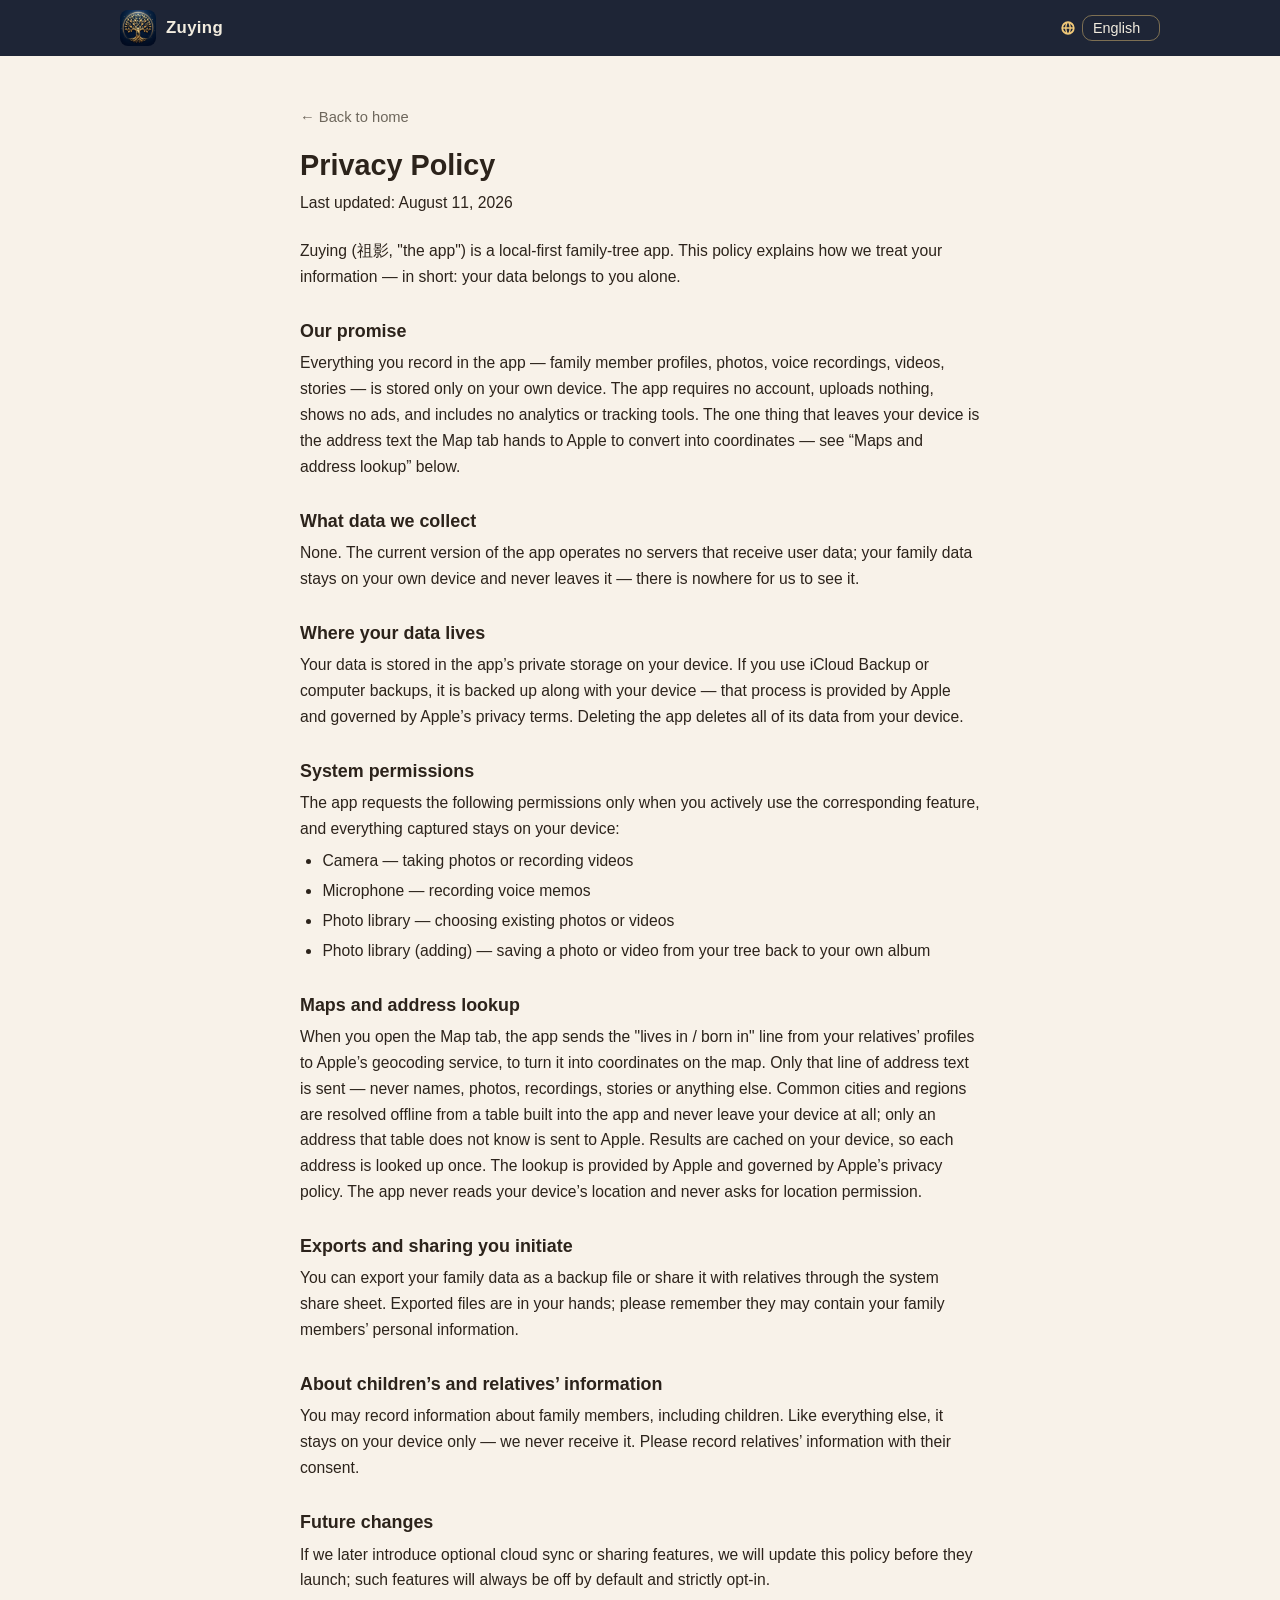
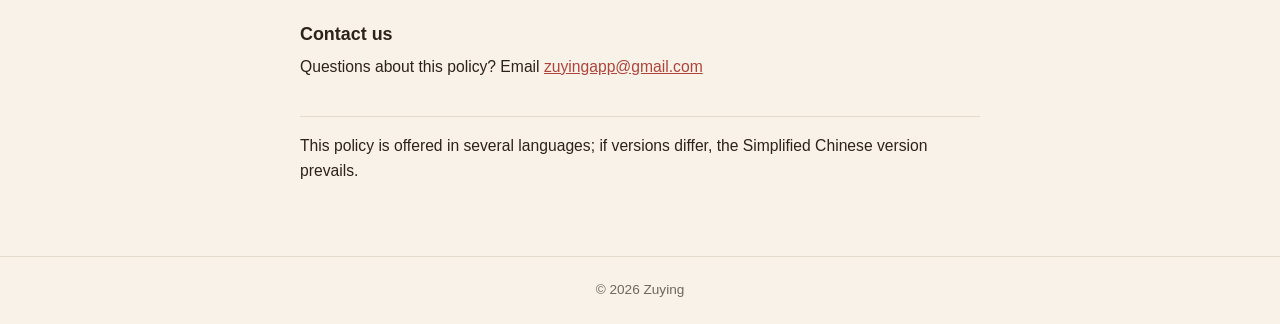
==== commit e4bca5f0: "site: say why we cannot see your family data, not that we would rather not 「我们无法看到、也不希望看到你的家族数据」 put" ====
--- a/privacy.html
+++ b/privacy.html
@@ -40,7 +40,7 @@
   <p data-i18n="s1B">你在本应用中记录的一切——家族成员资料、照片、录音、视频、故事——全部只保存在你自己的设备上。本应用不需要注册账号，不上传数据，不含广告，也不接入任何统计或追踪工具。唯一离开设备的内容，是"地图"页把地址文字交给 Apple 换算坐标（见下文《地图与地址定位》）。</p>
 
   <h2 data-i18n="s2T">我们收集哪些数据</h2>
-  <p data-i18n="s2B">不收集。当前版本的本应用不运营任何接收用户数据的服务器；我们无法看到、也不希望看到你的家族数据。</p>
+  <p data-i18n="s2B">不收集。当前版本的本应用不运营任何接收用户数据的服务器；你的家族数据保存在你自己的设备上，从未离开过——我们没有能看到它的地方。</p>
 
   <h2 data-i18n="s3T">数据保存在哪里</h2>
   <p data-i18n="s3B">数据保存在你设备上本应用的专属存储空间中。如果你开启了 iCloud 备份或电脑备份，这些数据会随设备一起备份——该过程由 Apple 提供，受 Apple 的隐私条款约束。删除本应用会同时删除设备上的全部应用数据。</p>
@@ -86,7 +86,7 @@
     s1T: '我们的承诺',
     s1B: '你在本应用中记录的一切——家族成员资料、照片、录音、视频、故事——全部只保存在你自己的设备上。本应用不需要注册账号，不上传数据，不含广告，也不接入任何统计或追踪工具。唯一离开设备的内容，是"地图"页把地址文字交给 Apple 换算坐标（见下文《地图与地址定位》）。',
     s2T: '我们收集哪些数据',
-    s2B: '不收集。当前版本的本应用不运营任何接收用户数据的服务器；我们无法看到、也不希望看到你的家族数据。',
+    s2B: '不收集。当前版本的本应用不运营任何接收用户数据的服务器；你的家族数据保存在你自己的设备上，从未离开过——我们没有能看到它的地方。',
     s3T: '数据保存在哪里',
     s3B: '数据保存在你设备上本应用的专属存储空间中。如果你开启了 iCloud 备份或电脑备份，这些数据会随设备一起备份——该过程由 Apple 提供，受 Apple 的隐私条款约束。删除本应用会同时删除设备上的全部应用数据。',
     s4T: '系统权限',
@@ -111,7 +111,7 @@
     s1T: '我們的承諾',
     s1B: '你在本應用程式中記錄的一切——家族成員資料、照片、錄音、影片、故事——全部只保存在你自己的裝置上。本應用程式不需要註冊帳號，不上傳資料，不含廣告，也不接入任何統計或追蹤工具。唯一離開裝置的內容，是「地圖」頁把地址文字交給 Apple 換算座標（見下文〈地圖與地址定位〉）。',
     s2T: '我們收集哪些資料',
-    s2B: '不收集。目前版本的本應用程式不營運任何接收使用者資料的伺服器；我們無法看到、也不希望看到你的家族資料。',
+    s2B: '不收集。目前版本的本應用程式不營運任何接收使用者資料的伺服器；你的家族資料保存在你自己的裝置上，從未離開——我們沒有能看到它的地方。',
     s3T: '資料保存在哪裡',
     s3B: '資料保存在你裝置上本應用程式的專屬儲存空間中。如果你開啟了 iCloud 備份或電腦備份，這些資料會隨裝置一起備份——該過程由 Apple 提供，受 Apple 的隱私條款約束。刪除本應用程式會同時刪除裝置上的全部應用資料。',
     s4T: '系統權限',
@@ -136,7 +136,7 @@
     s1T: 'Our promise',
     s1B: 'Everything you record in the app — family member profiles, photos, voice recordings, videos, stories — is stored only on your own device. The app requires no account, uploads nothing, shows no ads, and includes no analytics or tracking tools. The one thing that leaves your device is the address text the Map tab hands to Apple to convert into coordinates — see “Maps and address lookup” below.',
     s2T: 'What data we collect',
-    s2B: 'None. The current version of the app operates no servers that receive user data; we cannot see your family data, and we don’t want to.',
+    s2B: 'None. The current version of the app operates no servers that receive user data; your family data stays on your own device and never leaves it — there is nowhere for us to see it.',
     s3T: 'Where your data lives',
     s3B: 'Your data is stored in the app’s private storage on your device. If you use iCloud Backup or computer backups, it is backed up along with your device — that process is provided by Apple and governed by Apple’s privacy terms. Deleting the app deletes all of its data from your device.',
     s4T: 'System permissions',
@@ -164,7 +164,7 @@
     s1T: 'Nuestro compromiso',
     s1B: 'Todo lo que registras en la app —perfiles de familiares, fotos, grabaciones de voz, vídeos, historias— se guarda únicamente en tu propio dispositivo. La app no requiere cuenta, no sube nada, no muestra anuncios y no incluye herramientas de análisis ni de rastreo. Lo único que sale de tu dispositivo es el texto de la dirección que la pestaña Mapa entrega a Apple para convertirlo en coordenadas: consulta «Mapa y localización de direcciones» más abajo.',
     s2T: 'Qué datos recogemos',
-    s2B: 'Ninguno. La versión actual de la app no opera servidores que reciban datos de usuarios; no podemos ver tus datos familiares, ni queremos hacerlo.',
+    s2B: 'Ninguno. La versión actual de la app no opera servidores que reciban datos de usuarios; tus datos familiares permanecen en tu dispositivo y nunca salen de él: no hay ningún sitio donde podamos verlos.',
     s3T: 'Dónde viven tus datos',
     s3B: 'Tus datos se guardan en el almacenamiento privado de la app en tu dispositivo. Si usas la copia de seguridad de iCloud o del ordenador, se respaldan junto con tu dispositivo; ese proceso lo proporciona Apple y se rige por sus términos de privacidad. Eliminar la app elimina todos sus datos del dispositivo.',
     s4T: 'Permisos del sistema',
@@ -192,7 +192,7 @@
     s1T: 'Notre engagement',
     s1B: 'Tout ce que vous enregistrez dans l’app — profils de proches, photos, enregistrements vocaux, vidéos, histoires — est stocké uniquement sur votre propre appareil. L’app ne demande aucun compte, n’envoie rien, n’affiche aucune publicité et n’intègre aucun outil d’analyse ou de pistage. La seule chose qui quitte votre appareil est le texte de l’adresse que l’onglet Carte confie à Apple pour le convertir en coordonnées — voir « Carte et localisation des adresses » ci-dessous.',
     s2T: 'Quelles données nous collectons',
-    s2B: 'Aucune. La version actuelle de l’app n’exploite aucun serveur recevant des données d’utilisateurs ; nous ne pouvons pas voir vos données familiales, et nous ne le souhaitons pas.',
+    s2B: 'Aucune. La version actuelle de l’app n’exploite aucun serveur recevant des données d’utilisateurs ; vos données familiales restent sur votre appareil et ne le quittent jamais — nous n’avons nulle part où les voir.',
     s3T: 'Où vivent vos données',
     s3B: 'Vos données sont stockées dans l’espace privé de l’app sur votre appareil. Si vous utilisez la sauvegarde iCloud ou sur ordinateur, elles sont sauvegardées avec votre appareil — ce processus est fourni par Apple et régi par ses conditions de confidentialité. Supprimer l’app supprime toutes ses données de l’appareil.',
     s4T: 'Autorisations système',
@@ -220,7 +220,7 @@
     s1T: 'हमारा वचन',
     s1B: 'ऐप में आप जो भी दर्ज करते हैं — परिवारजनों की जानकारी, तस्वीरें, आवाज़ की रिकॉर्डिंग, वीडियो, कहानियाँ — सब कुछ केवल आपके अपने डिवाइस पर सहेजा जाता है। ऐप में खाते की ज़रूरत नहीं, कुछ भी अपलोड नहीं होता, कोई विज्ञापन नहीं, और कोई एनालिटिक्स या ट्रैकिंग टूल नहीं है। आपके डिवाइस से बाहर जाने वाली एकमात्र चीज़ वह पता-पाठ है जिसे "मानचित्र" टैब निर्देशांक में बदलने के लिए Apple को भेजता है — नीचे "मानचित्र और पते की खोज" देखें।',
     s2T: 'हम कौन-सा डेटा एकत्र करते हैं',
-    s2B: 'कोई नहीं। ऐप का वर्तमान संस्करण ऐसा कोई सर्वर नहीं चलाता जो उपयोगकर्ता डेटा प्राप्त करे; हम आपका पारिवारिक डेटा देख नहीं सकते, और देखना चाहते भी नहीं।',
+    s2B: 'कोई नहीं। ऐप का वर्तमान संस्करण ऐसा कोई सर्वर नहीं चलाता जो उपयोगकर्ता डेटा प्राप्त करे; आपका पारिवारिक डेटा आपके अपने डिवाइस पर रहता है और कभी बाहर नहीं जाता — हमारे पास उसे देखने की कोई जगह ही नहीं है।',
     s3T: 'आपका डेटा कहाँ रहता है',
     s3B: 'आपका डेटा आपके डिवाइस पर ऐप के निजी स्टोरेज में रहता है। यदि आप iCloud बैकअप या कंप्यूटर बैकअप का उपयोग करते हैं, तो यह डिवाइस के साथ बैकअप होता है — यह प्रक्रिया Apple प्रदान करता है और Apple की गोपनीयता शर्तों के अधीन है। ऐप हटाने पर डिवाइस से उसका सारा डेटा हट जाता है।',
     s4T: 'सिस्टम अनुमतियाँ',
@@ -246,6 +246,18 @@
 const LANGS = ['zh', 'zh_Hant', 'en', 'es', 'fr', 'hi'];
 const LANG_KEY = 'zuying_web_lang';
 let lang = (() => {
+  // ?lang= wins over everything. The app links here with the language the
+  // reader picked INSIDE 祖影, which the browser has no way to know: someone
+  // on an English phone who set the app to 中文 would otherwise be handed the
+  // English policy by their own browser.
+  const asked = new URLSearchParams(location.search).get('lang');
+  if (asked && LANGS.includes(asked)) {
+    // Remembered, so 返回首页 lands on the home page in the same language
+    // instead of falling back to whatever the browser prefers.
+    try { localStorage.setItem(LANG_KEY, asked); } catch (e) { /* private mode */ }
+    return asked;
+  }
+
   const saved = localStorage.getItem(LANG_KEY);
   if (saved && LANGS.includes(saved)) return saved;
   for (const raw of (navigator.languages || [navigator.language || 'en'])) {
--- a/styles.css
+++ b/styles.css
@@ -98,7 +98,6 @@
 .hero-sub {
   margin-top: 18px; font-size: 1.08rem; opacity: .88; max-width: 520px;
 }
-.hero-note { margin-top: 14px; font-size: .9rem; opacity: .6; }
 .hero-art { display: flex; justify-content: center; }
 .hero-img {
   width: min(340px, 80%);
@@ -122,23 +121,6 @@
   transition: transform .15s ease;
 }
 .cta-btn:hover { transform: translateY(-2px); }
-
-/* Launch CTA. No store badge until the app is actually on the stores:
-   Apple's and Google's badges are trademarked artwork that may not be
-   redrawn, and both say "download" — which would be untrue today. */
-.badges { display: flex; gap: 14px; margin-top: 28px; flex-wrap: wrap; }
-.badges-center { justify-content: center; }
-/* A ghost button, so the same rule works on the dark hero and the light
-   download section: it borrows whichever text colour the section sets. */
-.notify-cta {
-  display: inline-block;
-  background: transparent; color: inherit;
-  border: 1px solid currentColor; border-radius: 14px;
-  padding: 11px 26px; font-size: 1.02rem; font-weight: 600;
-  opacity: .85;
-  transition: transform .15s ease, color .15s ease, opacity .15s ease;
-}
-.notify-cta:hover { transform: translateY(-2px); color: var(--gold); opacity: 1; }
 
 /* ---------- features ---------- */
 .features { max-width: var(--maxw); margin: 0 auto; padding: 72px 20px 24px; }
@@ -780,17 +762,24 @@
   pointer-events: none; white-space: nowrap;
 }
 
-/* ---------- download ---------- */
-.download {
-  margin: 72px auto 0; padding: 64px 20px;
-  text-align: center; color: #f2ecdf;
-  background:
-    radial-gradient(900px 400px at 50% 120%, #22345c 0%, transparent 60%),
-    var(--navy);
-}
-.dl-icon { margin: 0 auto 18px; border-radius: 20px; box-shadow: 0 10px 30px rgba(0,0,0,.4); }
-.download .section-sub { color: #cbc3ae; }
-.download .badges { margin-top: 26px; }
+/* Where you can actually get it — the question every "coming soon" page
+   leaves unanswered, so it sits in the hero rather than at the bottom.
+   A two-column grid, not a label inline with its text: the labels differ in
+   width in every language, and inline they left both lines of text starting
+   at different x. The grid's max-content column makes one edge for all of
+   them. Cream on the navy hero; quiet — it informs, it does not sell. */
+.regions {
+  display: grid; grid-template-columns: max-content 1fr;
+  gap: 7px 10px; align-items: baseline;
+  margin: 16px 0 0; max-width: 620px; font-size: .88rem; line-height: 1.7;
+  color: rgba(242,236,223,.72);
+}
+.regions-label {
+  justify-self: start; padding: 1px 9px;
+  border: 1px solid rgba(242,236,223,.34); border-radius: 999px;
+  font-size: .74rem; letter-spacing: .04em; color: #f2ecdf; white-space: nowrap;
+}
+.regions-now { color: #f2ecdf; }
 
 /* ---------- contact ---------- */
 .contact { max-width: var(--maxw); margin: 0 auto; padding: 72px 20px; text-align: center; }
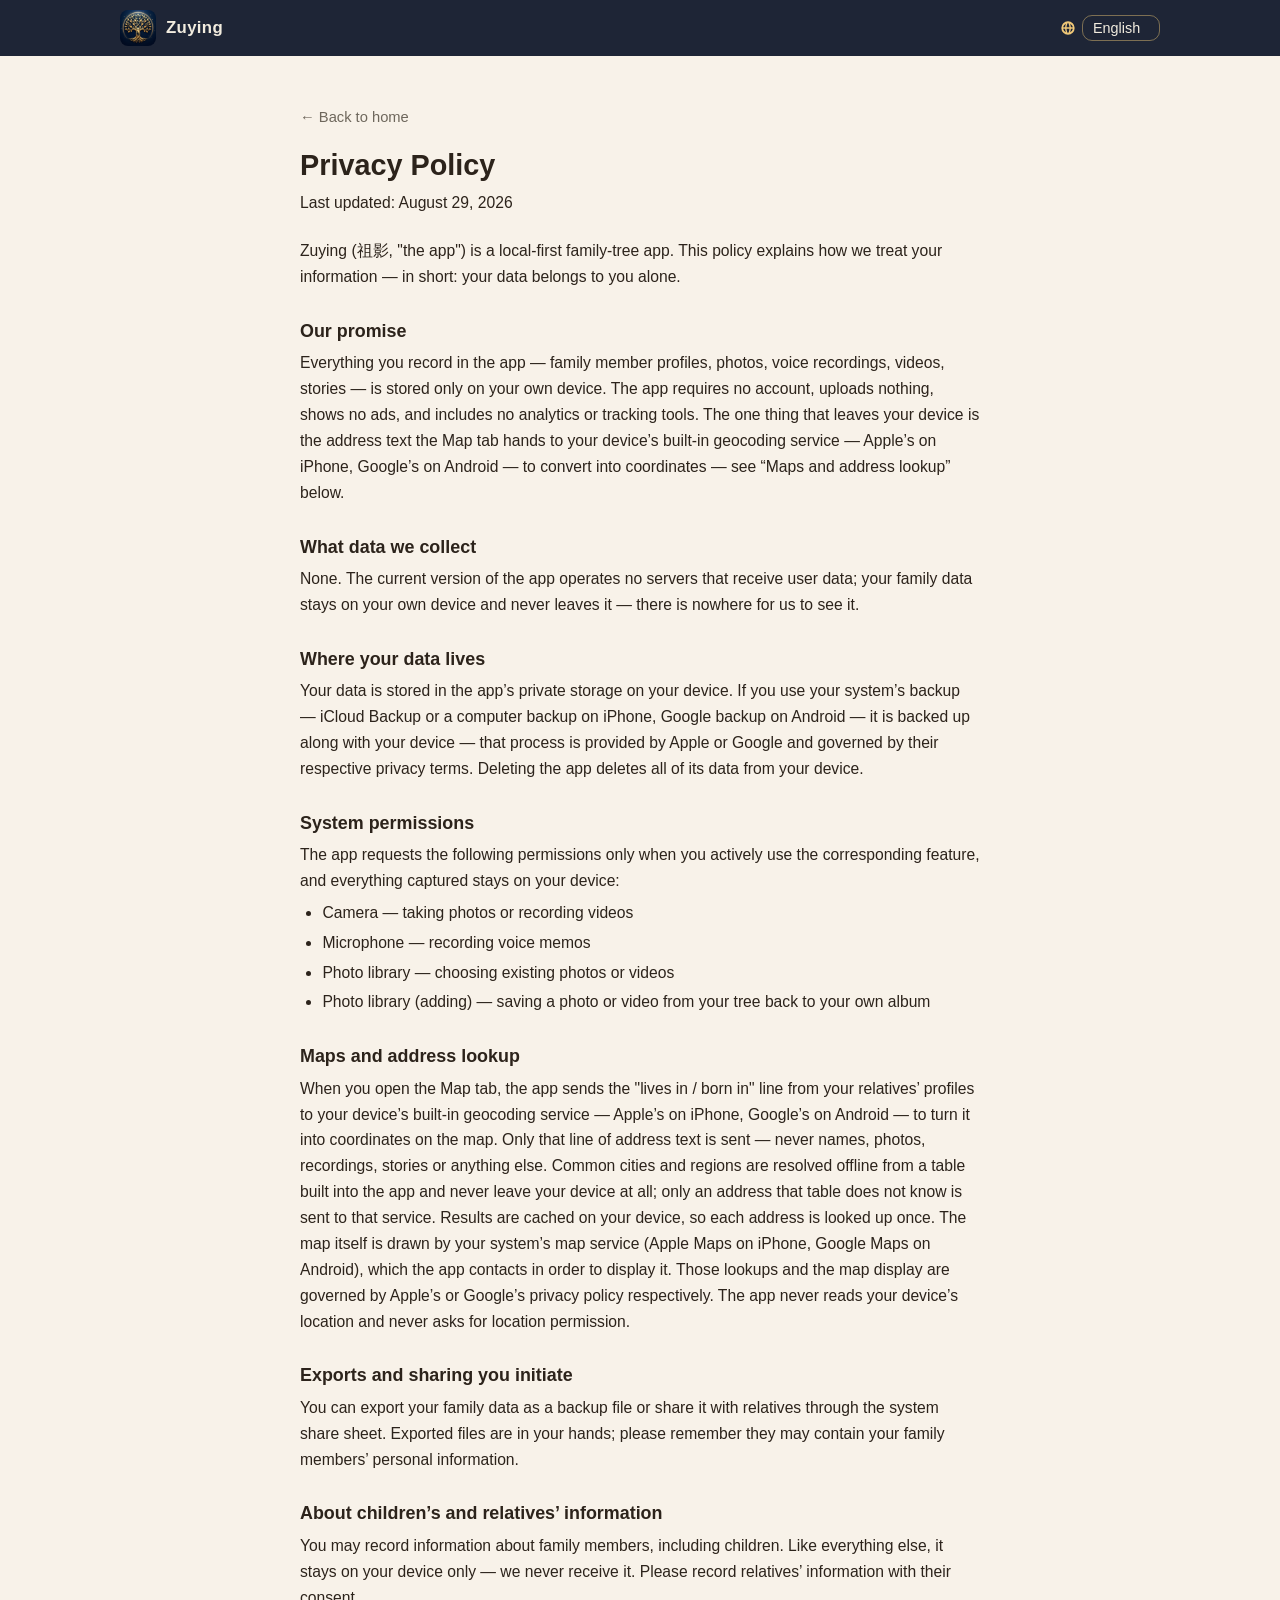
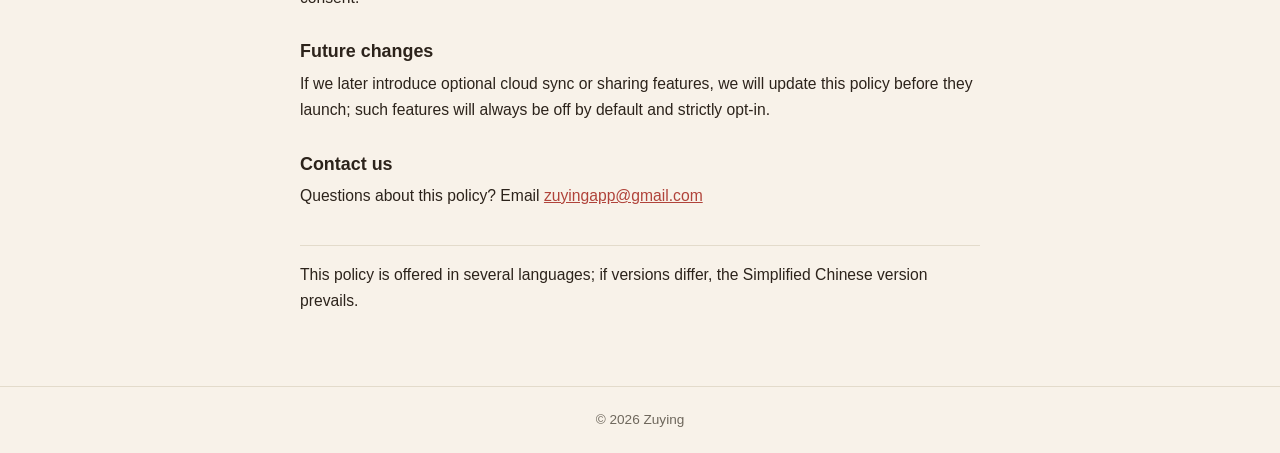
==== commit 921d227b: "site: the privacy policy said Apple on a page Google Play links to The policy was written for the iO" ====
--- a/privacy.html
+++ b/privacy.html
@@ -33,17 +33,17 @@
 <main class="legal">
   <a class="back-link" href="index.html" data-i18n="backHome">← 返回首页</a>
   <h1 data-i18n="title">隐私政策</h1>
-  <p class="legal-updated" data-i18n="updated">最后更新：2026年7月25日</p>
+  <p class="legal-updated" data-i18n="updated">最后更新：2026年8月29日</p>
   <p data-i18n="intro">祖影（下称"本应用"）是一款本地优先的家族树应用。本政策说明我们如何对待你的信息——简单说：你的数据只属于你。</p>
 
   <h2 data-i18n="s1T">我们的承诺</h2>
-  <p data-i18n="s1B">你在本应用中记录的一切——家族成员资料、照片、录音、视频、故事——全部只保存在你自己的设备上。本应用不需要注册账号，不上传数据，不含广告，也不接入任何统计或追踪工具。唯一离开设备的内容，是"地图"页把地址文字交给 Apple 换算坐标（见下文《地图与地址定位》）。</p>
+  <p data-i18n="s1B">你在本应用中记录的一切——家族成员资料、照片、录音、视频、故事——全部只保存在你自己的设备上。本应用不需要注册账号，不上传数据，不含广告，也不接入任何统计或追踪工具。唯一离开设备的内容，是"地图"页把地址文字交给系统内置的地址定位服务换算坐标——iPhone 上由 Apple 提供，Android 上由 Google 提供（见下文《地图与地址定位》）。</p>
 
   <h2 data-i18n="s2T">我们收集哪些数据</h2>
   <p data-i18n="s2B">不收集。当前版本的本应用不运营任何接收用户数据的服务器；你的家族数据保存在你自己的设备上，从未离开过——我们没有能看到它的地方。</p>
 
   <h2 data-i18n="s3T">数据保存在哪里</h2>
-  <p data-i18n="s3B">数据保存在你设备上本应用的专属存储空间中。如果你开启了 iCloud 备份或电脑备份，这些数据会随设备一起备份——该过程由 Apple 提供，受 Apple 的隐私条款约束。删除本应用会同时删除设备上的全部应用数据。</p>
+  <p data-i18n="s3B">数据保存在你设备上本应用的专属存储空间中。如果你开启了系统备份——iPhone 上的 iCloud 备份或电脑备份，Android 上的 Google 备份——这些数据会随设备一起备份，该过程分别由 Apple 或 Google 提供，受各自的隐私条款约束。删除本应用会同时删除设备上的全部应用数据。</p>
 
   <h2 data-i18n="s4T">系统权限</h2>
   <p data-i18n="s4B">本应用只在你主动使用相应功能时请求以下权限，获取的内容全部保存在本地：</p>
@@ -55,7 +55,7 @@
   </ul>
 
   <h2 data-i18n="sMapT">地图与地址定位</h2>
-  <p data-i18n="sMapB">当你打开"地图"页时，本应用会把家人资料里的"现居地／出生地"这行文字发送给 Apple 的地址定位服务（Geocoding），换算成地图上的坐标。只发送这一行地址文字——不含姓名、照片、录音、故事或任何其他内容。常见的城市和地区由应用内置的地名表离线换算，根本不会发出去；只有这张表不认识的地址才会交给 Apple。换算结果缓存在你的设备上，同一个地址只查询一次。该查询由 Apple 提供，受 Apple 的隐私条款约束。本应用不读取你设备的定位，也从不请求定位权限。</p>
+  <p data-i18n="sMapB">当你打开"地图"页时，本应用会把家人资料里的"现居地／出生地"这行文字发送给设备系统内置的地址定位服务（Geocoding），换算成地图上的坐标——iPhone 上由 Apple 提供，Android 上由 Google 提供。只发送这一行地址文字——不含姓名、照片、录音、故事或任何其他内容。常见的城市和地区由应用内置的地名表离线换算，根本不会发出去；只有这张表不认识的地址才会交给该服务。换算结果缓存在你的设备上，同一个地址只查询一次。地图画面本身也由系统的地图服务绘制（iPhone 上是 Apple 地图，Android 上是 Google 地图），显示地图时会向其发出必要的网络请求。这些查询与地图显示分别受 Apple 或 Google 的隐私条款约束。本应用不读取你设备的定位，也从不请求定位权限。</p>
 
   <h2 data-i18n="s5T">你主动的导出与分享</h2>
   <p data-i18n="s5B">你可以把家族数据导出为备份文件，或通过系统分享发送给亲人。导出的文件由你自行保管与分享；请注意其中可能包含家人的个人信息。</p>
@@ -81,19 +81,19 @@
 const PRIV = {
   zh: {
     docTitle: '隐私政策 — 祖影', brand: '祖影', backHome: '← 返回首页',
-    title: '隐私政策', updated: '最后更新：2026年8月11日',
+    title: '隐私政策', updated: '最后更新：2026年8月29日',
     intro: '祖影（下称"本应用"）是一款本地优先的家族树应用。本政策说明我们如何对待你的信息——简单说：你的数据只属于你。',
     s1T: '我们的承诺',
-    s1B: '你在本应用中记录的一切——家族成员资料、照片、录音、视频、故事——全部只保存在你自己的设备上。本应用不需要注册账号，不上传数据，不含广告，也不接入任何统计或追踪工具。唯一离开设备的内容，是"地图"页把地址文字交给 Apple 换算坐标（见下文《地图与地址定位》）。',
+    s1B: '你在本应用中记录的一切——家族成员资料、照片、录音、视频、故事——全部只保存在你自己的设备上。本应用不需要注册账号，不上传数据，不含广告，也不接入任何统计或追踪工具。唯一离开设备的内容，是"地图"页把地址文字交给系统内置的地址定位服务换算坐标——iPhone 上由 Apple 提供，Android 上由 Google 提供（见下文《地图与地址定位》）。',
     s2T: '我们收集哪些数据',
     s2B: '不收集。当前版本的本应用不运营任何接收用户数据的服务器；你的家族数据保存在你自己的设备上，从未离开过——我们没有能看到它的地方。',
     s3T: '数据保存在哪里',
-    s3B: '数据保存在你设备上本应用的专属存储空间中。如果你开启了 iCloud 备份或电脑备份，这些数据会随设备一起备份——该过程由 Apple 提供，受 Apple 的隐私条款约束。删除本应用会同时删除设备上的全部应用数据。',
+    s3B: '数据保存在你设备上本应用的专属存储空间中。如果你开启了系统备份——iPhone 上的 iCloud 备份或电脑备份，Android 上的 Google 备份——这些数据会随设备一起备份，该过程分别由 Apple 或 Google 提供，受各自的隐私条款约束。删除本应用会同时删除设备上的全部应用数据。',
     s4T: '系统权限',
     s4B: '本应用只在你主动使用相应功能时请求以下权限，获取的内容全部保存在本地：',
     s4i1: '相机——拍摄照片或录制视频', s4i2: '麦克风——录制语音', s4i3: '相册——选取已有的照片或视频', s4i4: '相册（存入）——把家族树里的照片或视频存回你自己的相册',
     sMapT: '地图与地址定位',
-    sMapB: '当你打开"地图"页时，本应用会把家人资料里的"现居地／出生地"这行文字发送给 Apple 的地址定位服务（Geocoding），换算成地图上的坐标。只发送这一行地址文字——不含姓名、照片、录音、故事或任何其他内容。常见的城市和地区由应用内置的地名表离线换算，根本不会发出去；只有这张表不认识的地址才会交给 Apple。换算结果缓存在你的设备上，同一个地址只查询一次。该查询由 Apple 提供，受 Apple 的隐私条款约束。本应用不读取你设备的定位，也从不请求定位权限。',
+    sMapB: '当你打开"地图"页时，本应用会把家人资料里的"现居地／出生地"这行文字发送给设备系统内置的地址定位服务（Geocoding），换算成地图上的坐标——iPhone 上由 Apple 提供，Android 上由 Google 提供。只发送这一行地址文字——不含姓名、照片、录音、故事或任何其他内容。常见的城市和地区由应用内置的地名表离线换算，根本不会发出去；只有这张表不认识的地址才会交给该服务。换算结果缓存在你的设备上，同一个地址只查询一次。地图画面本身也由系统的地图服务绘制（iPhone 上是 Apple 地图，Android 上是 Google 地图），显示地图时会向其发出必要的网络请求。这些查询与地图显示分别受 Apple 或 Google 的隐私条款约束。本应用不读取你设备的定位，也从不请求定位权限。',
     s5T: '你主动的导出与分享',
     s5B: '你可以把家族数据导出为备份文件，或通过系统分享发送给亲人。导出的文件由你自行保管与分享；请注意其中可能包含家人的个人信息。',
     s6T: '关于儿童与家人的信息',
@@ -106,19 +106,19 @@
   },
   zh_Hant: {
     docTitle: '隱私政策 — 祖影', brand: '祖影', backHome: '← 返回首頁',
-    title: '隱私政策', updated: '最後更新：2026年8月11日',
+    title: '隱私政策', updated: '最後更新：2026年8月29日',
     intro: '祖影（下稱「本應用程式」）是一款本地優先的家族樹應用程式。本政策說明我們如何對待你的資訊——簡單說：你的資料只屬於你。',
     s1T: '我們的承諾',
-    s1B: '你在本應用程式中記錄的一切——家族成員資料、照片、錄音、影片、故事——全部只保存在你自己的裝置上。本應用程式不需要註冊帳號，不上傳資料，不含廣告，也不接入任何統計或追蹤工具。唯一離開裝置的內容，是「地圖」頁把地址文字交給 Apple 換算座標（見下文〈地圖與地址定位〉）。',
+    s1B: '你在本應用程式中記錄的一切——家族成員資料、照片、錄音、影片、故事——全部只保存在你自己的裝置上。本應用程式不需要註冊帳號，不上傳資料，不含廣告，也不接入任何統計或追蹤工具。唯一離開裝置的內容，是「地圖」頁把地址文字交給系統內建的地址定位服務換算座標——iPhone 上由 Apple 提供，Android 上由 Google 提供（見下文〈地圖與地址定位〉）。',
     s2T: '我們收集哪些資料',
     s2B: '不收集。目前版本的本應用程式不營運任何接收使用者資料的伺服器；你的家族資料保存在你自己的裝置上，從未離開——我們沒有能看到它的地方。',
     s3T: '資料保存在哪裡',
-    s3B: '資料保存在你裝置上本應用程式的專屬儲存空間中。如果你開啟了 iCloud 備份或電腦備份，這些資料會隨裝置一起備份——該過程由 Apple 提供，受 Apple 的隱私條款約束。刪除本應用程式會同時刪除裝置上的全部應用資料。',
+    s3B: '資料保存在你裝置上本應用程式的專屬儲存空間中。如果你開啟了系統備份——iPhone 上的 iCloud 備份或電腦備份，Android 上的 Google 備份——這些資料會隨裝置一起備份，該過程分別由 Apple 或 Google 提供，受各自的隱私條款約束。刪除本應用程式會同時刪除裝置上的全部應用資料。',
     s4T: '系統權限',
     s4B: '本應用程式只在你主動使用相應功能時請求以下權限，取得的內容全部保存在本地：',
     s4i1: '相機——拍攝照片或錄製影片', s4i2: '麥克風——錄製語音', s4i3: '相簿——選取已有的照片或影片', s4i4: '相簿（存入）——把家族樹裡的照片或影片存回你自己的相簿',
     sMapT: '地圖與地址定位',
-    sMapB: '當你開啟「地圖」頁時，本應用會把家人資料裡的「現居地／出生地」這行文字傳送給 Apple 的地址定位服務（Geocoding），換算成地圖上的座標。只傳送這一行地址文字——不含姓名、照片、錄音、故事或任何其他內容。常見的城市與地區由應用程式內建的地名表離線換算，根本不會傳送出去；只有這張表不認識的地址才會交給 Apple。換算結果會快取在你的裝置上，同一個地址只查詢一次。該查詢由 Apple 提供，受 Apple 的隱私條款約束。本應用不讀取你裝置的定位，也從不請求定位權限。',
+    sMapB: '當你開啟「地圖」頁時，本應用會把家人資料裡的「現居地／出生地」這行文字傳送給裝置系統內建的地址定位服務（Geocoding），換算成地圖上的座標——iPhone 上由 Apple 提供，Android 上由 Google 提供。只傳送這一行地址文字——不含姓名、照片、錄音、故事或任何其他內容。常見的城市與地區由應用程式內建的地名表離線換算，根本不會傳送出去；只有這張表不認識的地址才會交給該服務。換算結果會快取在你的裝置上，同一個地址只查詢一次。地圖畫面本身也由系統的地圖服務繪製（iPhone 上是 Apple 地圖，Android 上是 Google 地圖），顯示地圖時會向其發出必要的網路請求。這些查詢與地圖顯示分別受 Apple 或 Google 的隱私條款約束。本應用不讀取你裝置的定位，也從不請求定位權限。',
     s5T: '你主動的匯出與分享',
     s5B: '你可以把家族資料匯出為備份檔案，或透過系統分享傳送給親人。匯出的檔案由你自行保管與分享；請注意其中可能包含家人的個人資訊。',
     s6T: '關於兒童與家人的資訊',
@@ -131,14 +131,14 @@
   },
   en: {
     docTitle: 'Privacy Policy — Zuying', brand: 'Zuying', backHome: '← Back to home',
-    title: 'Privacy Policy', updated: 'Last updated: August 11, 2026',
+    title: 'Privacy Policy', updated: 'Last updated: August 29, 2026',
     intro: 'Zuying (祖影, "the app") is a local-first family-tree app. This policy explains how we treat your information — in short: your data belongs to you alone.',
     s1T: 'Our promise',
-    s1B: 'Everything you record in the app — family member profiles, photos, voice recordings, videos, stories — is stored only on your own device. The app requires no account, uploads nothing, shows no ads, and includes no analytics or tracking tools. The one thing that leaves your device is the address text the Map tab hands to Apple to convert into coordinates — see “Maps and address lookup” below.',
+    s1B: 'Everything you record in the app — family member profiles, photos, voice recordings, videos, stories — is stored only on your own device. The app requires no account, uploads nothing, shows no ads, and includes no analytics or tracking tools. The one thing that leaves your device is the address text the Map tab hands to your device’s built-in geocoding service — Apple’s on iPhone, Google’s on Android — to convert into coordinates — see “Maps and address lookup” below.',
     s2T: 'What data we collect',
     s2B: 'None. The current version of the app operates no servers that receive user data; your family data stays on your own device and never leaves it — there is nowhere for us to see it.',
     s3T: 'Where your data lives',
-    s3B: 'Your data is stored in the app’s private storage on your device. If you use iCloud Backup or computer backups, it is backed up along with your device — that process is provided by Apple and governed by Apple’s privacy terms. Deleting the app deletes all of its data from your device.',
+    s3B: 'Your data is stored in the app’s private storage on your device. If you use your system’s backup — iCloud Backup or a computer backup on iPhone, Google backup on Android — it is backed up along with your device — that process is provided by Apple or Google and governed by their respective privacy terms. Deleting the app deletes all of its data from your device.',
     s4T: 'System permissions',
     s4B: 'The app requests the following permissions only when you actively use the corresponding feature, and everything captured stays on your device:',
     s4i1: 'Camera — taking photos or recording videos',
@@ -146,7 +146,7 @@
     s4i3: 'Photo library — choosing existing photos or videos',
     s4i4: 'Photo library (adding) — saving a photo or video from your tree back to your own album',
     sMapT: 'Maps and address lookup',
-    sMapB: 'When you open the Map tab, the app sends the "lives in / born in" line from your relatives’ profiles to Apple’s geocoding service, to turn it into coordinates on the map. Only that line of address text is sent — never names, photos, recordings, stories or anything else. Common cities and regions are resolved offline from a table built into the app and never leave your device at all; only an address that table does not know is sent to Apple. Results are cached on your device, so each address is looked up once. The lookup is provided by Apple and governed by Apple’s privacy policy. The app never reads your device’s location and never asks for location permission.',
+    sMapB: 'When you open the Map tab, the app sends the "lives in / born in" line from your relatives’ profiles to your device’s built-in geocoding service — Apple’s on iPhone, Google’s on Android — to turn it into coordinates on the map. Only that line of address text is sent — never names, photos, recordings, stories or anything else. Common cities and regions are resolved offline from a table built into the app and never leave your device at all; only an address that table does not know is sent to that service. Results are cached on your device, so each address is looked up once. The map itself is drawn by your system’s map service (Apple Maps on iPhone, Google Maps on Android), which the app contacts in order to display it. Those lookups and the map display are governed by Apple’s or Google’s privacy policy respectively. The app never reads your device’s location and never asks for location permission.',
     s5T: 'Exports and sharing you initiate',
     s5B: 'You can export your family data as a backup file or share it with relatives through the system share sheet. Exported files are in your hands; please remember they may contain your family members’ personal information.',
     s6T: 'About children’s and relatives’ information',
@@ -159,14 +159,14 @@
   },
   es: {
     docTitle: 'Política de privacidad — Zuying', brand: 'Zuying', backHome: '← Volver al inicio',
-    title: 'Política de privacidad', updated: 'Última actualización: 11 de agosto de 2026',
+    title: 'Política de privacidad', updated: 'Última actualización: 29 de agosto de 2026',
     intro: 'Zuying (祖影, «la app») es una app de árbol genealógico local-first. Esta política explica cómo tratamos tu información; en resumen: tus datos te pertenecen solo a ti.',
     s1T: 'Nuestro compromiso',
-    s1B: 'Todo lo que registras en la app —perfiles de familiares, fotos, grabaciones de voz, vídeos, historias— se guarda únicamente en tu propio dispositivo. La app no requiere cuenta, no sube nada, no muestra anuncios y no incluye herramientas de análisis ni de rastreo. Lo único que sale de tu dispositivo es el texto de la dirección que la pestaña Mapa entrega a Apple para convertirlo en coordenadas: consulta «Mapa y localización de direcciones» más abajo.',
+    s1B: 'Todo lo que registras en la app —perfiles de familiares, fotos, grabaciones de voz, vídeos, historias— se guarda únicamente en tu propio dispositivo. La app no requiere cuenta, no sube nada, no muestra anuncios y no incluye herramientas de análisis ni de rastreo. Lo único que sale de tu dispositivo es el texto de la dirección que la pestaña Mapa entrega al servicio de geocodificación integrado en el sistema —el de Apple en iPhone, el de Google en Android— para convertirlo en coordenadas: consulta «Mapa y localización de direcciones» más abajo.',
     s2T: 'Qué datos recogemos',
     s2B: 'Ninguno. La versión actual de la app no opera servidores que reciban datos de usuarios; tus datos familiares permanecen en tu dispositivo y nunca salen de él: no hay ningún sitio donde podamos verlos.',
     s3T: 'Dónde viven tus datos',
-    s3B: 'Tus datos se guardan en el almacenamiento privado de la app en tu dispositivo. Si usas la copia de seguridad de iCloud o del ordenador, se respaldan junto con tu dispositivo; ese proceso lo proporciona Apple y se rige por sus términos de privacidad. Eliminar la app elimina todos sus datos del dispositivo.',
+    s3B: 'Tus datos se guardan en el almacenamiento privado de la app en tu dispositivo. Si usas la copia de seguridad del sistema —la de iCloud o del ordenador en iPhone, la de Google en Android—, se respaldan junto con tu dispositivo; ese proceso lo proporciona Apple o Google y se rige por sus respectivos términos de privacidad. Eliminar la app elimina todos sus datos del dispositivo.',
     s4T: 'Permisos del sistema',
     s4B: 'La app solicita los siguientes permisos solo cuando usas la función correspondiente, y todo lo capturado permanece en tu dispositivo:',
     s4i1: 'Cámara — tomar fotos o grabar vídeos',
@@ -174,7 +174,7 @@
     s4i3: 'Fototeca — elegir fotos o vídeos existentes',
     s4i4: 'Fototeca (añadir) — guardar en tu álbum una foto o un vídeo de tu árbol',
     sMapT: 'Mapa y localización de direcciones',
-    sMapB: 'Cuando abres la pestaña Mapa, la aplicación envía la línea de «residencia actual / lugar de nacimiento» de las fichas de tus familiares al servicio de geocodificación de Apple, para convertirla en coordenadas del mapa. Solo se envía esa línea de dirección: nunca nombres, fotos, grabaciones, historias ni ninguna otra cosa. Las ciudades y regiones habituales se resuelven sin conexión con una tabla incluida en la aplicación y no salen de tu dispositivo; solo se envía a Apple una dirección que esa tabla no conozca. Los resultados se guardan en tu dispositivo, de modo que cada dirección se consulta una sola vez. Esa consulta la presta Apple y se rige por su política de privacidad. La aplicación nunca lee la ubicación de tu dispositivo ni pide permiso de ubicación.',
+    sMapB: 'Cuando abres la pestaña Mapa, la aplicación envía la línea de «residencia actual / lugar de nacimiento» de las fichas de tus familiares al servicio de geocodificación integrado en el sistema —el de Apple en iPhone, el de Google en Android—, para convertirla en coordenadas del mapa. Solo se envía esa línea de dirección: nunca nombres, fotos, grabaciones, historias ni ninguna otra cosa. Las ciudades y regiones habituales se resuelven sin conexión con una tabla incluida en la aplicación y no salen de tu dispositivo; solo se envía a ese servicio una dirección que esa tabla no conozca. Los resultados se guardan en tu dispositivo, de modo que cada dirección se consulta una sola vez. El mapa en sí lo dibuja el servicio de mapas del sistema (Apple Maps en iPhone, Google Maps en Android), con el que la aplicación se comunica para mostrarlo. Esas consultas y la visualización del mapa se rigen por la política de privacidad de Apple o de Google, según corresponda. La aplicación nunca lee la ubicación de tu dispositivo ni pide permiso de ubicación.',
     s5T: 'Exportaciones y compartición que tú inicias',
     s5B: 'Puedes exportar tus datos familiares como archivo de copia de seguridad o compartirlos con tus parientes. Los archivos exportados quedan en tus manos; recuerda que pueden contener información personal de tus familiares.',
     s6T: 'Sobre la información de menores y familiares',
@@ -187,14 +187,14 @@
   },
   fr: {
     docTitle: 'Politique de confidentialité — Zuying', brand: 'Zuying', backHome: '← Retour à l’accueil',
-    title: 'Politique de confidentialité', updated: 'Dernière mise à jour : 11 août 2026',
+    title: 'Politique de confidentialité', updated: 'Dernière mise à jour : 29 août 2026',
     intro: 'Zuying (祖影, « l’app ») est une app d’arbre généalogique « local d’abord ». Cette politique explique comment nous traitons vos informations — en bref : vos données n’appartiennent qu’à vous.',
     s1T: 'Notre engagement',
-    s1B: 'Tout ce que vous enregistrez dans l’app — profils de proches, photos, enregistrements vocaux, vidéos, histoires — est stocké uniquement sur votre propre appareil. L’app ne demande aucun compte, n’envoie rien, n’affiche aucune publicité et n’intègre aucun outil d’analyse ou de pistage. La seule chose qui quitte votre appareil est le texte de l’adresse que l’onglet Carte confie à Apple pour le convertir en coordonnées — voir « Carte et localisation des adresses » ci-dessous.',
+    s1B: 'Tout ce que vous enregistrez dans l’app — profils de proches, photos, enregistrements vocaux, vidéos, histoires — est stocké uniquement sur votre propre appareil. L’app ne demande aucun compte, n’envoie rien, n’affiche aucune publicité et n’intègre aucun outil d’analyse ou de pistage. La seule chose qui quitte votre appareil est le texte de l’adresse que l’onglet Carte confie au service de géocodage intégré au système — celui d’Apple sur iPhone, celui de Google sur Android — pour le convertir en coordonnées — voir « Carte et localisation des adresses » ci-dessous.',
     s2T: 'Quelles données nous collectons',
     s2B: 'Aucune. La version actuelle de l’app n’exploite aucun serveur recevant des données d’utilisateurs ; vos données familiales restent sur votre appareil et ne le quittent jamais — nous n’avons nulle part où les voir.',
     s3T: 'Où vivent vos données',
-    s3B: 'Vos données sont stockées dans l’espace privé de l’app sur votre appareil. Si vous utilisez la sauvegarde iCloud ou sur ordinateur, elles sont sauvegardées avec votre appareil — ce processus est fourni par Apple et régi par ses conditions de confidentialité. Supprimer l’app supprime toutes ses données de l’appareil.',
+    s3B: 'Vos données sont stockées dans l’espace privé de l’app sur votre appareil. Si vous utilisez la sauvegarde du système — sauvegarde iCloud ou sur ordinateur sur iPhone, sauvegarde Google sur Android — elles sont sauvegardées avec votre appareil ; ce processus est fourni par Apple ou Google et régi par leurs conditions de confidentialité respectives. Supprimer l’app supprime toutes ses données de l’appareil.',
     s4T: 'Autorisations système',
     s4B: 'L’app ne demande les autorisations suivantes que lorsque vous utilisez la fonction correspondante, et tout ce qui est capturé reste sur votre appareil :',
     s4i1: 'Appareil photo — prendre des photos ou filmer',
@@ -202,7 +202,7 @@
     s4i3: 'Photothèque — choisir des photos ou vidéos existantes',
     s4i4: 'Photothèque (ajout) — enregistrer dans votre album une photo ou une vidéo de votre arbre',
     sMapT: 'Carte et localisation des adresses',
-    sMapB: 'Lorsque vous ouvrez l’onglet Carte, l’application envoie la ligne « lieu de résidence / lieu de naissance » des fiches de vos proches au service de géocodage d’Apple, afin de la convertir en coordonnées sur la carte. Seule cette ligne d’adresse est transmise — jamais les noms, les photos, les enregistrements, les récits ni quoi que ce soit d’autre. Les villes et régions courantes sont résolues hors ligne à partir d’une table intégrée à l’application et ne quittent jamais votre appareil ; seule une adresse que cette table ne connaît pas est envoyée à Apple. Les résultats sont conservés sur votre appareil : chaque adresse n’est recherchée qu’une fois. Cette recherche est assurée par Apple et régie par sa politique de confidentialité. L’application ne lit jamais la position de votre appareil et ne demande aucune autorisation de localisation.',
+    sMapB: 'Lorsque vous ouvrez l’onglet Carte, l’application envoie la ligne « lieu de résidence / lieu de naissance » des fiches de vos proches au service de géocodage intégré au système — celui d’Apple sur iPhone, celui de Google sur Android — afin de la convertir en coordonnées sur la carte. Seule cette ligne d’adresse est transmise — jamais les noms, les photos, les enregistrements, les récits ni quoi que ce soit d’autre. Les villes et régions courantes sont résolues hors ligne à partir d’une table intégrée à l’application et ne quittent jamais votre appareil ; seule une adresse que cette table ne connaît pas est envoyée à ce service. Les résultats sont conservés sur votre appareil : chaque adresse n’est recherchée qu’une fois. La carte elle-même est dessinée par le service de cartographie du système (Apple Plans sur iPhone, Google Maps sur Android), que l’application contacte pour l’afficher. Ces recherches et l’affichage de la carte sont régis par la politique de confidentialité d’Apple ou de Google, selon le cas. L’application ne lit jamais la position de votre appareil et ne demande aucune autorisation de localisation.',
     s5T: 'Exports et partages à votre initiative',
     s5B: 'Vous pouvez exporter vos données familiales en fichier de sauvegarde ou les partager avec vos proches. Les fichiers exportés sont entre vos mains ; n’oubliez pas qu’ils peuvent contenir des informations personnelles de votre famille.',
     s6T: 'Informations sur les enfants et les proches',
@@ -215,14 +215,14 @@
   },
   hi: {
     docTitle: 'गोपनीयता नीति — Zuying', brand: 'Zuying', backHome: '← मुखपृष्ठ पर लौटें',
-    title: 'गोपनीयता नीति', updated: 'अंतिम अद्यतन: 11 अगस्त 2026',
+    title: 'गोपनीयता नीति', updated: 'अंतिम अद्यतन: 29 अगस्त 2026',
     intro: 'Zuying (祖影, "ऐप") एक लोकल-फ़र्स्ट वंश-वृक्ष ऐप है। यह नीति बताती है कि हम आपकी जानकारी के साथ कैसा व्यवहार करते हैं — संक्षेप में: आपका डेटा केवल आपका है।',
     s1T: 'हमारा वचन',
-    s1B: 'ऐप में आप जो भी दर्ज करते हैं — परिवारजनों की जानकारी, तस्वीरें, आवाज़ की रिकॉर्डिंग, वीडियो, कहानियाँ — सब कुछ केवल आपके अपने डिवाइस पर सहेजा जाता है। ऐप में खाते की ज़रूरत नहीं, कुछ भी अपलोड नहीं होता, कोई विज्ञापन नहीं, और कोई एनालिटिक्स या ट्रैकिंग टूल नहीं है। आपके डिवाइस से बाहर जाने वाली एकमात्र चीज़ वह पता-पाठ है जिसे "मानचित्र" टैब निर्देशांक में बदलने के लिए Apple को भेजता है — नीचे "मानचित्र और पते की खोज" देखें।',
+    s1B: 'ऐप में आप जो भी दर्ज करते हैं — परिवारजनों की जानकारी, तस्वीरें, आवाज़ की रिकॉर्डिंग, वीडियो, कहानियाँ — सब कुछ केवल आपके अपने डिवाइस पर सहेजा जाता है। ऐप में खाते की ज़रूरत नहीं, कुछ भी अपलोड नहीं होता, कोई विज्ञापन नहीं, और कोई एनालिटिक्स या ट्रैकिंग टूल नहीं है। आपके डिवाइस से बाहर जाने वाली एकमात्र चीज़ वह पता-पाठ है जिसे "मानचित्र" टैब निर्देशांक में बदलने के लिए सिस्टम की अंतर्निहित जियोकोडिंग सेवा को भेजता है — iPhone पर Apple की, Android पर Google की — नीचे "मानचित्र और पते की खोज" देखें।',
     s2T: 'हम कौन-सा डेटा एकत्र करते हैं',
     s2B: 'कोई नहीं। ऐप का वर्तमान संस्करण ऐसा कोई सर्वर नहीं चलाता जो उपयोगकर्ता डेटा प्राप्त करे; आपका पारिवारिक डेटा आपके अपने डिवाइस पर रहता है और कभी बाहर नहीं जाता — हमारे पास उसे देखने की कोई जगह ही नहीं है।',
     s3T: 'आपका डेटा कहाँ रहता है',
-    s3B: 'आपका डेटा आपके डिवाइस पर ऐप के निजी स्टोरेज में रहता है। यदि आप iCloud बैकअप या कंप्यूटर बैकअप का उपयोग करते हैं, तो यह डिवाइस के साथ बैकअप होता है — यह प्रक्रिया Apple प्रदान करता है और Apple की गोपनीयता शर्तों के अधीन है। ऐप हटाने पर डिवाइस से उसका सारा डेटा हट जाता है।',
+    s3B: 'आपका डेटा आपके डिवाइस पर ऐप के निजी स्टोरेज में रहता है। यदि आप सिस्टम बैकअप का उपयोग करते हैं — iPhone पर iCloud बैकअप या कंप्यूटर बैकअप, Android पर Google बैकअप — तो यह डिवाइस के साथ बैकअप होता है; यह प्रक्रिया Apple या Google प्रदान करता है और उनकी अपनी-अपनी गोपनीयता शर्तों के अधीन है। ऐप हटाने पर डिवाइस से उसका सारा डेटा हट जाता है।',
     s4T: 'सिस्टम अनुमतियाँ',
     s4B: 'ऐप निम्न अनुमतियाँ केवल तभी माँगता है जब आप संबंधित सुविधा का उपयोग करते हैं, और सब कुछ आपके डिवाइस पर ही रहता है:',
     s4i1: 'कैमरा — फ़ोटो लेना या वीडियो रिकॉर्ड करना',
@@ -230,7 +230,7 @@
     s4i3: 'फ़ोटो लाइब्रेरी — मौजूदा फ़ोटो या वीडियो चुनना',
     s4i4: 'फ़ोटो लाइब्रेरी (जोड़ना) — अपने वंश-वृक्ष की कोई तस्वीर या वीडियो अपने एलबम में सहेजना',
     sMapT: 'मानचित्र और पते की खोज',
-    sMapB: 'जब आप "मानचित्र" टैब खोलते हैं, ऐप आपके परिजनों की प्रोफ़ाइल में लिखा "वर्तमान निवास / जन्मस्थान" पाठ Apple की जियोकोडिंग सेवा को भेजता है, ताकि उसे मानचित्र के निर्देशांकों में बदला जा सके। केवल पते की वह पंक्ति भेजी जाती है — नाम, तस्वीरें, रिकॉर्डिंग, कहानियाँ या कुछ और कभी नहीं। आम शहर और क्षेत्र ऐप में शामिल एक तालिका से ऑफ़लाइन ही हल हो जाते हैं और आपके डिवाइस से बाहर जाते ही नहीं; केवल वही पता Apple को भेजा जाता है जिसे वह तालिका नहीं जानती। परिणाम आपके डिवाइस पर सहेजे जाते हैं, इसलिए हर पता एक ही बार खोजा जाता है। यह खोज Apple द्वारा की जाती है और Apple की गोपनीयता नीति के अधीन है। ऐप आपके डिवाइस की लोकेशन कभी नहीं पढ़ता और लोकेशन अनुमति कभी नहीं माँगता।',
+    sMapB: 'जब आप "मानचित्र" टैब खोलते हैं, ऐप आपके परिजनों की प्रोफ़ाइल में लिखा "वर्तमान निवास / जन्मस्थान" पाठ सिस्टम की अंतर्निहित जियोकोडिंग सेवा को भेजता है — iPhone पर Apple की, Android पर Google की, ताकि उसे मानचित्र के निर्देशांकों में बदला जा सके। केवल पते की वह पंक्ति भेजी जाती है — नाम, तस्वीरें, रिकॉर्डिंग, कहानियाँ या कुछ और कभी नहीं। आम शहर और क्षेत्र ऐप में शामिल एक तालिका से ऑफ़लाइन ही हल हो जाते हैं और आपके डिवाइस से बाहर जाते ही नहीं; केवल वही पता उस सेवा को भेजा जाता है जिसे वह तालिका नहीं जानती। परिणाम आपके डिवाइस पर सहेजे जाते हैं, इसलिए हर पता एक ही बार खोजा जाता है। मानचित्र स्वयं सिस्टम की मानचित्र सेवा द्वारा बनाया जाता है (iPhone पर Apple Maps, Android पर Google Maps), जिससे ऐप उसे दिखाने के लिए संपर्क करता है। ये खोजें और मानचित्र का प्रदर्शन क्रमशः Apple या Google की गोपनीयता नीति के अधीन हैं। ऐप आपके डिवाइस की लोकेशन कभी नहीं पढ़ता और लोकेशन अनुमति कभी नहीं माँगता।',
     s5T: 'आपके द्वारा किया गया निर्यात और साझा करना',
     s5B: 'आप अपना पारिवारिक डेटा बैकअप फ़ाइल के रूप में निर्यात कर सकते हैं या परिजनों के साथ साझा कर सकते हैं। निर्यात की गई फ़ाइलें आपके हाथ में हैं; ध्यान रखें कि उनमें परिवारजनों की व्यक्तिगत जानकारी हो सकती है।',
     s6T: 'बच्चों और परिजनों की जानकारी',
